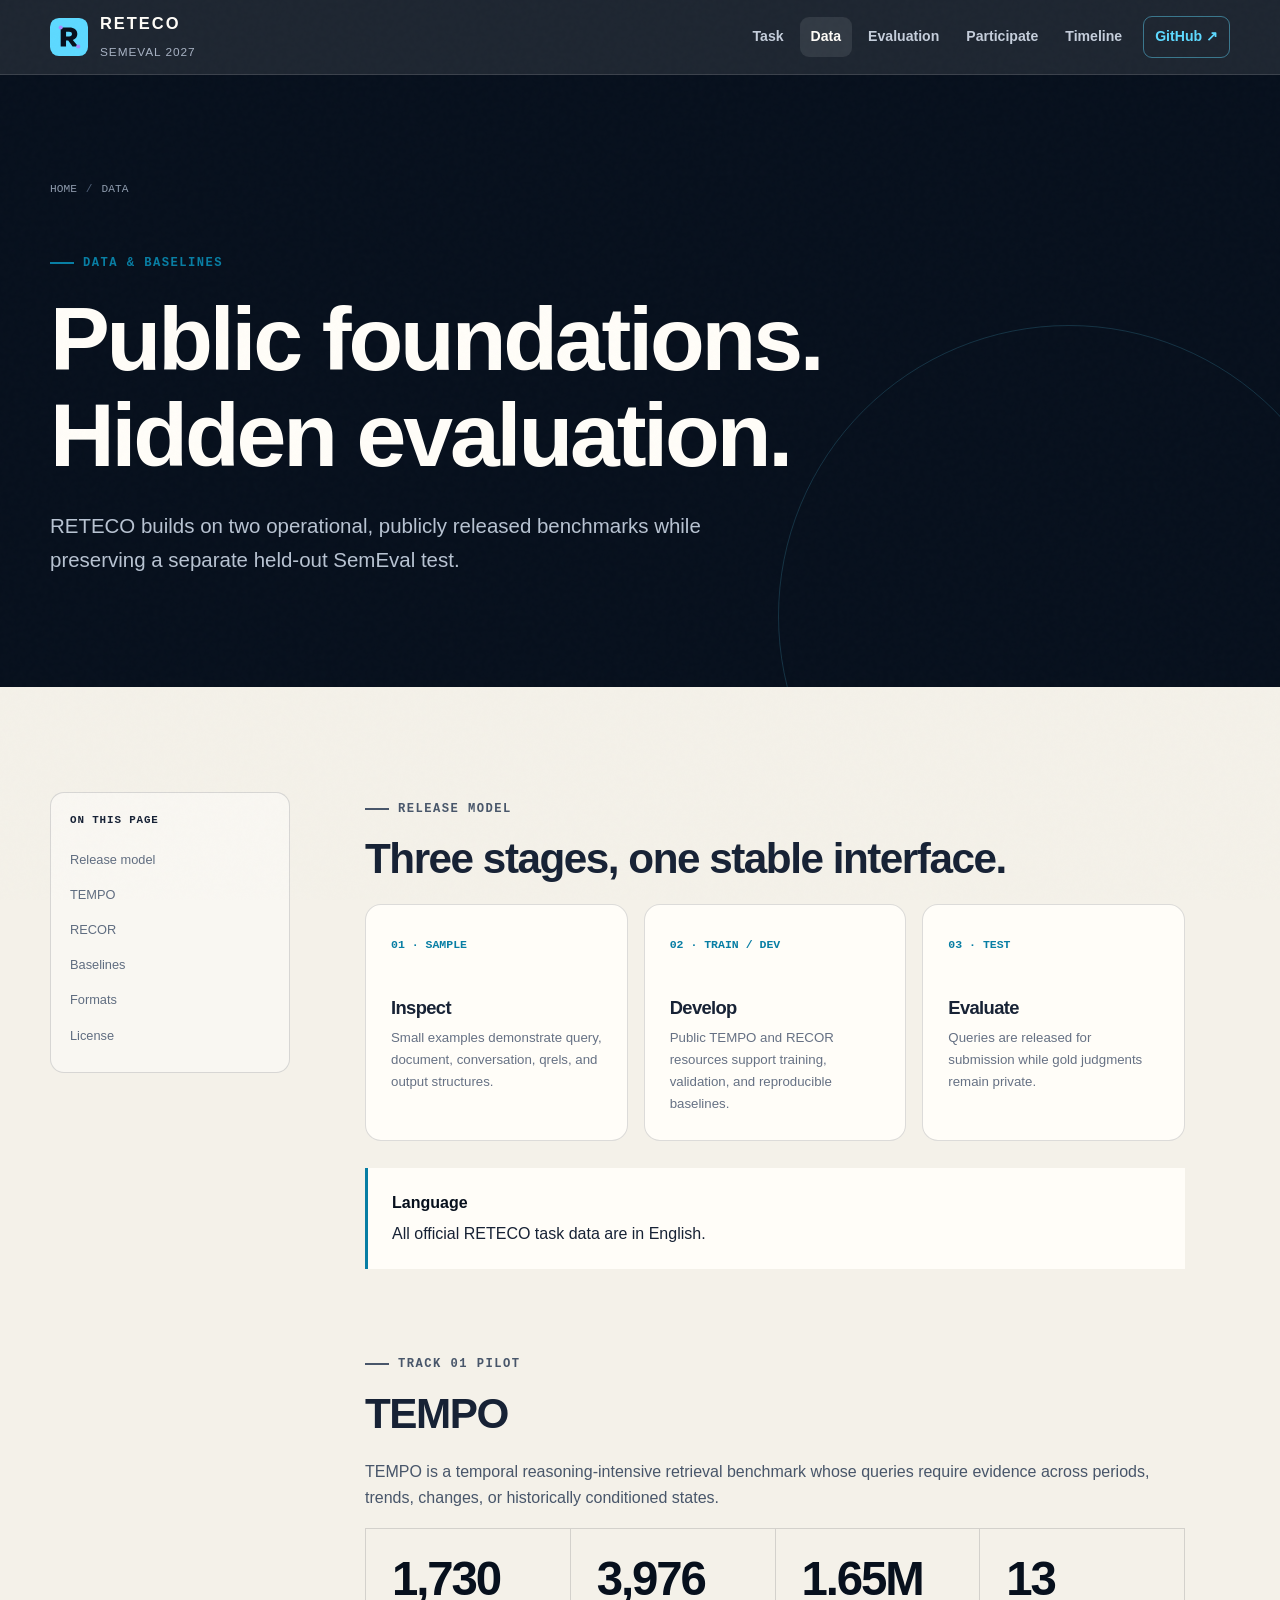
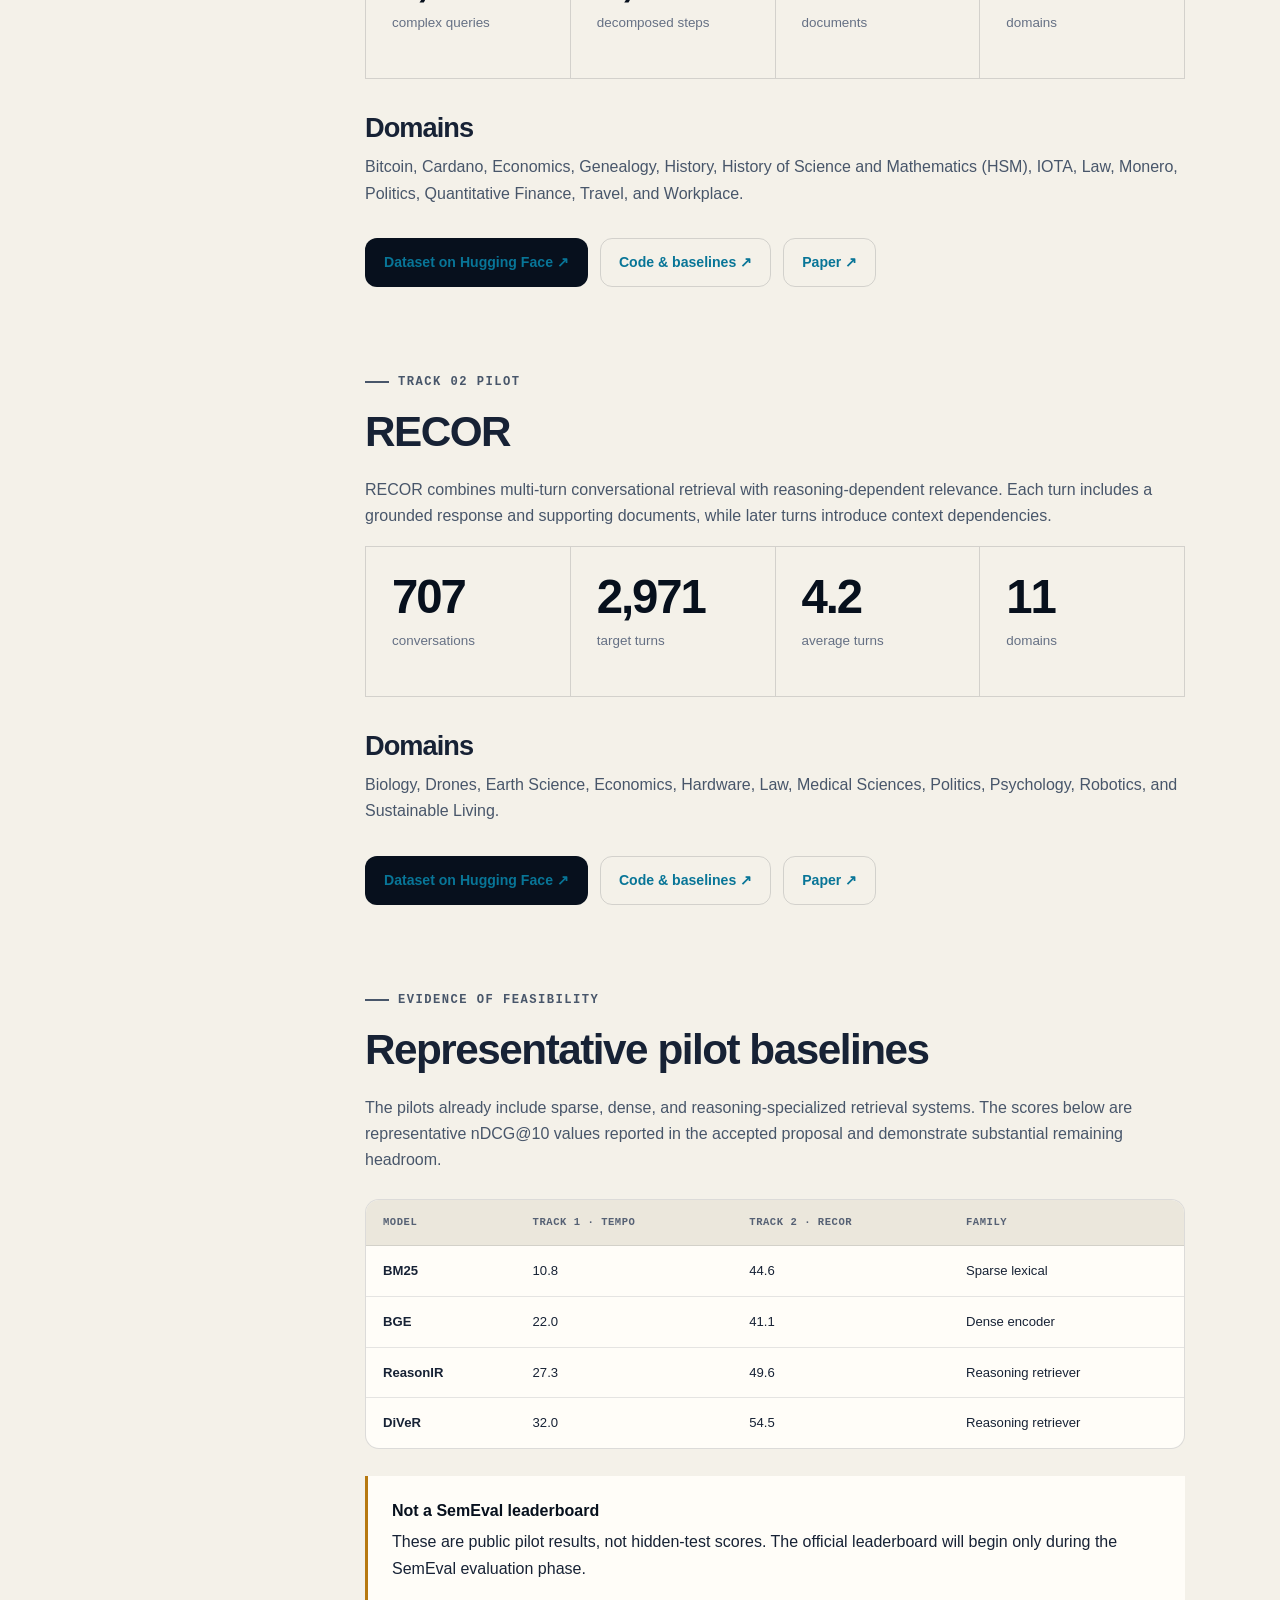
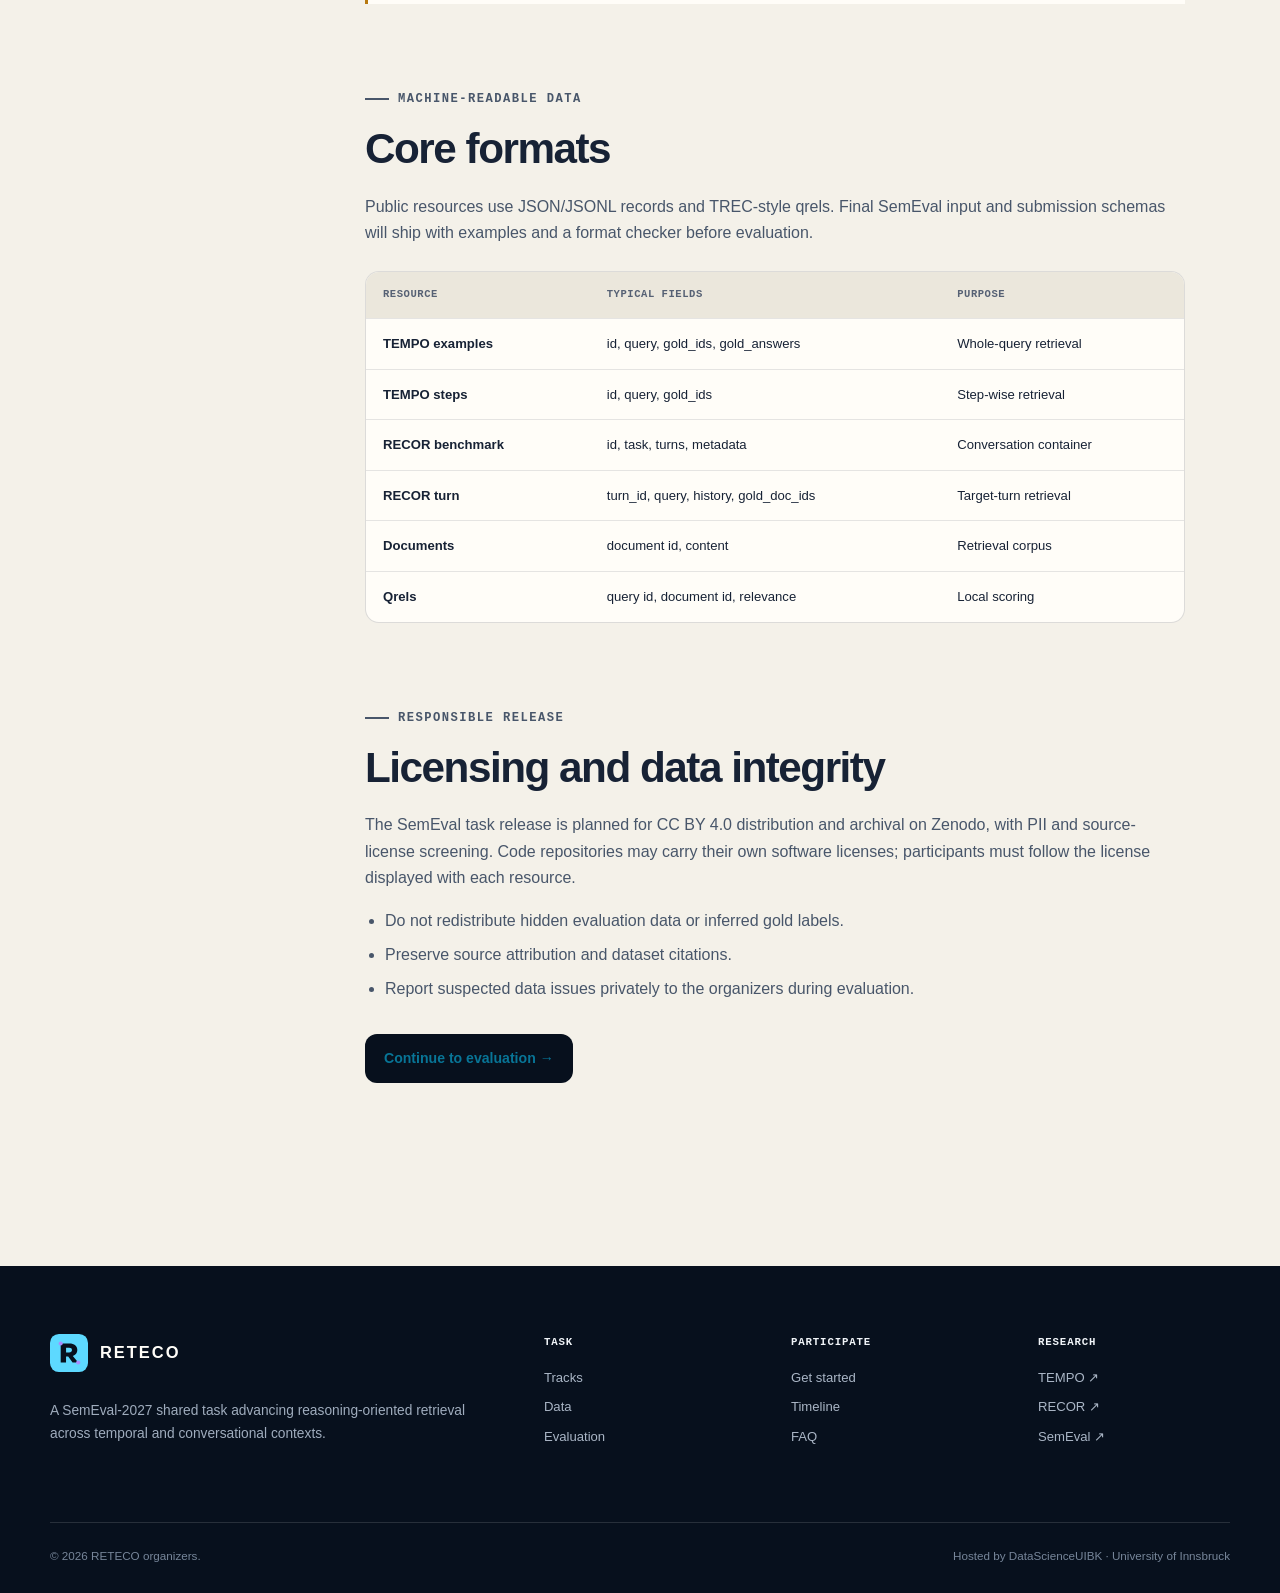
==== docs/data.html @ 35ea073b "first commit" ====
<!doctype html><html lang="en"><head>
<meta charset="utf-8"><meta name="viewport" content="width=device-width, initial-scale=1"><meta name="description" content="RETECO data, formats, domains, and baseline results for TEMPO and RECOR."><meta name="theme-color" content="#07101d"><title>Data & Baselines — RETECO</title>
<link rel="icon" href="assets/brand/reteco-mark.svg" type="image/svg+xml"><link rel="stylesheet" href="assets/css/site.css"><script src="assets/js/site.js" defer></script></head><body>
<a class="skip-link" href="#main">Skip to content</a><header class="site-header"><div class="shell nav-wrap"><a class="brand" href="index.html"><img class="brand-mark" src="assets/brand/reteco-mark.svg" alt=""><span><span class="brand-name">RETECO</span><br><span class="brand-event">SemEval 2027</span></span></a><button class="nav-toggle" type="button" aria-label="Open navigation" aria-expanded="false"><span></span><span></span><span></span></button><nav class="nav-links" aria-label="Primary navigation"><a href="task.html">Task</a><a aria-current="page" href="data.html">Data</a><a href="evaluation.html">Evaluation</a><a href="participate.html">Participate</a><a href="timeline.html">Timeline</a><a class="nav-cta" href="https://github.com/DataScienceUIBK/RETECO" target="_blank" rel="noreferrer">GitHub ↗</a></nav></div></header>
<main id="main"><header class="page-hero"><div class="shell"><div class="breadcrumbs"><a href="index.html">Home</a><span>/</span>Data</div><p class="eyebrow">Data & baselines</p><h1>Public foundations. Hidden evaluation.</h1><p class="lede">RETECO builds on two operational, publicly released benchmarks while preserving a separate held-out SemEval test.</p></div></header>
<section class="section"><div class="shell toc-layout"><aside class="toc"><strong>On this page</strong><a href="#releases">Release model</a><a href="#tempo">TEMPO</a><a href="#recor">RECOR</a><a href="#baselines">Baselines</a><a href="#formats">Formats</a><a href="#license">License</a></aside><div class="prose">
<section id="releases"><p class="eyebrow">Release model</p><h2>Three stages, one stable interface.</h2><div class="phase-grid"><article class="phase"><code>01 · SAMPLE</code><h3>Inspect</h3><p>Small examples demonstrate query, document, conversation, qrels, and output structures.</p></article><article class="phase"><code>02 · TRAIN / DEV</code><h3>Develop</h3><p>Public TEMPO and RECOR resources support training, validation, and reproducible baselines.</p></article><article class="phase"><code>03 · TEST</code><h3>Evaluate</h3><p>Queries are released for submission while gold judgments remain private.</p></article></div><div class="callout"><strong>Language</strong>All official RETECO task data are in English.</div></section>

<section id="tempo"><p class="eyebrow">Track 01 pilot</p><h2>TEMPO</h2><p>TEMPO is a temporal reasoning-intensive retrieval benchmark whose queries require evidence across periods, trends, changes, or historically conditioned states.</p><div class="stat-grid"><div class="stat"><strong>1,730</strong><span>complex queries</span></div><div class="stat"><strong>3,976</strong><span>decomposed steps</span></div><div class="stat"><strong>1.65M</strong><span>documents</span></div><div class="stat"><strong>13</strong><span>domains</span></div></div><h3>Domains</h3><p>Bitcoin, Cardano, Economics, Genealogy, History, History of Science and Mathematics (HSM), IOTA, Law, Monero, Politics, Quantitative Finance, Travel, and Workplace.</p><div class="button-row"><a class="button" href="https://huggingface.co/datasets/tempo26/Tempo" target="_blank" rel="noreferrer">Dataset on Hugging Face ↗</a><a class="button button--paper" href="https://github.com/tempo-bench/Tempo" target="_blank" rel="noreferrer">Code & baselines ↗</a><a class="button button--paper" href="https://arxiv.org/abs/2601.09523" target="_blank" rel="noreferrer">Paper ↗</a></div></section>

<section id="recor"><p class="eyebrow">Track 02 pilot</p><h2>RECOR</h2><p>RECOR combines multi-turn conversational retrieval with reasoning-dependent relevance. Each turn includes a grounded response and supporting documents, while later turns introduce context dependencies.</p><div class="stat-grid"><div class="stat"><strong>707</strong><span>conversations</span></div><div class="stat"><strong>2,971</strong><span>target turns</span></div><div class="stat"><strong>4.2</strong><span>average turns</span></div><div class="stat"><strong>11</strong><span>domains</span></div></div><h3>Domains</h3><p>Biology, Drones, Earth Science, Economics, Hardware, Law, Medical Sciences, Politics, Psychology, Robotics, and Sustainable Living.</p><div class="button-row"><a class="button" href="https://huggingface.co/datasets/RECOR-Benchmark/RECOR" target="_blank" rel="noreferrer">Dataset on Hugging Face ↗</a><a class="button button--paper" href="https://github.com/RECOR-Benchmark/RECOR" target="_blank" rel="noreferrer">Code & baselines ↗</a><a class="button button--paper" href="https://arxiv.org/abs/2601.05461" target="_blank" rel="noreferrer">Paper ↗</a></div></section>

<section id="baselines"><p class="eyebrow">Evidence of feasibility</p><h2>Representative pilot baselines</h2><p>The pilots already include sparse, dense, and reasoning-specialized retrieval systems. The scores below are representative nDCG@10 values reported in the accepted proposal and demonstrate substantial remaining headroom.</p><div class="data-table-wrap"><table class="data-table"><thead><tr><th>Model</th><th>Track 1 · TEMPO</th><th>Track 2 · RECOR</th><th>Family</th></tr></thead><tbody><tr><td>BM25</td><td>10.8</td><td>44.6</td><td>Sparse lexical</td></tr><tr><td>BGE</td><td>22.0</td><td>41.1</td><td>Dense encoder</td></tr><tr><td>ReasonIR</td><td>27.3</td><td>49.6</td><td>Reasoning retriever</td></tr><tr><td>DiVeR</td><td>32.0</td><td>54.5</td><td>Reasoning retriever</td></tr></tbody></table></div><div class="callout callout--amber"><strong>Not a SemEval leaderboard</strong>These are public pilot results, not hidden-test scores. The official leaderboard will begin only during the SemEval evaluation phase.</div></section>

<section id="formats"><p class="eyebrow">Machine-readable data</p><h2>Core formats</h2><p>Public resources use JSON/JSONL records and TREC-style qrels. Final SemEval input and submission schemas will ship with examples and a format checker before evaluation.</p><div class="data-table-wrap"><table class="data-table"><thead><tr><th>Resource</th><th>Typical fields</th><th>Purpose</th></tr></thead><tbody><tr><td>TEMPO examples</td><td>id, query, gold_ids, gold_answers</td><td>Whole-query retrieval</td></tr><tr><td>TEMPO steps</td><td>id, query, gold_ids</td><td>Step-wise retrieval</td></tr><tr><td>RECOR benchmark</td><td>id, task, turns, metadata</td><td>Conversation container</td></tr><tr><td>RECOR turn</td><td>turn_id, query, history, gold_doc_ids</td><td>Target-turn retrieval</td></tr><tr><td>Documents</td><td>document id, content</td><td>Retrieval corpus</td></tr><tr><td>Qrels</td><td>query id, document id, relevance</td><td>Local scoring</td></tr></tbody></table></div></section>

<section id="license"><p class="eyebrow">Responsible release</p><h2>Licensing and data integrity</h2><p>The SemEval task release is planned for CC BY 4.0 distribution and archival on Zenodo, with PII and source-license screening. Code repositories may carry their own software licenses; participants must follow the license displayed with each resource.</p><ul><li>Do not redistribute hidden evaluation data or inferred gold labels.</li><li>Preserve source attribution and dataset citations.</li><li>Report suspected data issues privately to the organizers during evaluation.</li></ul><div class="button-row"><a class="button" href="evaluation.html">Continue to evaluation →</a></div></section>
</div></div></section></main>
<footer class="site-footer"><div class="shell"><div class="footer-grid"><div class="footer-brand"><a class="brand" href="index.html"><img class="brand-mark" src="assets/brand/reteco-mark.svg" alt=""><span class="brand-name">RETECO</span></a><p>A SemEval-2027 shared task advancing reasoning-oriented retrieval across temporal and conversational contexts.</p></div><div class="footer-col"><strong>Task</strong><a href="task.html">Tracks</a><a href="data.html">Data</a><a href="evaluation.html">Evaluation</a></div><div class="footer-col"><strong>Participate</strong><a href="participate.html">Get started</a><a href="timeline.html">Timeline</a><a href="participate.html#faq">FAQ</a></div><div class="footer-col"><strong>Research</strong><a href="https://github.com/tempo-bench/Tempo">TEMPO ↗</a><a href="https://github.com/RECOR-Benchmark/RECOR">RECOR ↗</a><a href="https://semeval.github.io/SemEval2027/">SemEval ↗</a></div></div><div class="footer-bottom"><span>© <span data-year>2026</span> RETECO organizers.</span><span>Hosted by DataScienceUIBK · University of Innsbruck</span></div></div></footer></body></html>
---- docs/assets/css/site.css ----
:root {
  --ink: #07101d;
  --ink-soft: #101c2c;
  --paper: #f4f1e9;
  --paper-2: #ebe7dc;
  --white: #fffdf8;
  --muted: #a7b2c3;
  --text: #172235;
  --cyan: #5dd9ff;
  --cyan-deep: #087ea4;
  --violet: #a88cff;
  --violet-deep: #6950b8;
  --lime: #b9f6cb;
  --amber: #ffcb70;
  --line-dark: rgba(255, 255, 255, .13);
  --line-light: rgba(7, 16, 29, .14);
  --shadow: 0 24px 70px rgba(5, 12, 23, .15);
  --radius: 22px;
  --content: 1180px;
  --font-sans: Inter, "Avenir Next", Avenir, "Segoe UI", Helvetica, Arial, sans-serif;
  --font-mono: "SFMono-Regular", Consolas, "Liberation Mono", monospace;
}

* { box-sizing: border-box; }
html { scroll-behavior: smooth; }
body {
  margin: 0;
  overflow-x: clip;
  background: var(--paper);
  color: var(--text);
  font-family: var(--font-sans);
  font-size: 16px;
  line-height: 1.65;
  -webkit-font-smoothing: antialiased;
}
body::before {
  position: fixed;
  inset: 0;
  z-index: 100;
  pointer-events: none;
  opacity: .032;
  content: "";
  background-image: url("data:image/svg+xml,%3Csvg viewBox='0 0 180 180' xmlns='http://www.w3.org/2000/svg'%3E%3Cfilter id='n'%3E%3CfeTurbulence type='fractalNoise' baseFrequency='.9' numOctaves='4' stitchTiles='stitch'/%3E%3C/filter%3E%3Crect width='100%25' height='100%25' filter='url(%23n)' opacity='.55'/%3E%3C/svg%3E");
}

a { color: inherit; }
img, svg { display: block; max-width: 100%; }
button, input { font: inherit; }
::selection { background: var(--cyan); color: var(--ink); }

.skip-link {
  position: fixed;
  top: 10px;
  left: 10px;
  z-index: 1000;
  padding: 10px 14px;
  border-radius: 10px;
  background: var(--white);
  color: var(--ink);
  transform: translateY(-160%);
}
.skip-link:focus { transform: translateY(0); }

.shell { width: min(calc(100% - 40px), var(--content)); margin-inline: auto; }
.section { padding: 105px 0; }
.section--compact { padding: 70px 0; }
.section--dark { background: var(--ink); color: var(--white); }
.section--white { background: var(--white); }
.section--rule { border-top: 1px solid var(--line-light); }

.site-header {
  position: sticky;
  top: 0;
  z-index: 50;
  border-bottom: 1px solid var(--line-dark);
  background: rgba(7, 16, 29, .9);
  color: var(--white);
  backdrop-filter: blur(18px);
}
.nav-wrap { min-height: 74px; display: flex; align-items: center; justify-content: space-between; gap: 26px; }
.brand { display: inline-flex; align-items: center; gap: 12px; text-decoration: none; }
.brand-mark { width: 38px; height: 38px; }
.brand-name { font-size: 1.03rem; font-weight: 850; letter-spacing: .12em; }
.brand-event { color: var(--muted); font-size: .74rem; letter-spacing: .08em; text-transform: uppercase; }
.nav-links { display: flex; align-items: center; gap: 5px; }
.nav-links a {
  padding: 8px 11px;
  border-radius: 9px;
  color: #c5cedb;
  font-size: .88rem;
  font-weight: 650;
  text-decoration: none;
  transition: background .2s, color .2s;
}
.nav-links a:hover, .nav-links a[aria-current="page"] { background: rgba(255, 255, 255, .09); color: var(--white); }
.nav-links .nav-cta { margin-left: 5px; border: 1px solid rgba(93, 217, 255, .45); color: var(--cyan); }
.nav-toggle { display: none; border: 0; background: transparent; color: var(--white); cursor: pointer; }
.nav-toggle span { display: block; width: 24px; height: 2px; margin: 5px 0; background: currentColor; }

.eyebrow {
  display: inline-flex;
  align-items: center;
  gap: 9px;
  margin: 0 0 17px;
  color: var(--cyan-deep);
  font-family: var(--font-mono);
  font-size: .76rem;
  font-weight: 800;
  letter-spacing: .12em;
  text-transform: uppercase;
}
.section--dark .eyebrow, .hero .eyebrow { color: var(--cyan); }
.eyebrow::before { width: 24px; height: 2px; background: currentColor; content: ""; }
h1, h2, h3 { margin-top: 0; line-height: 1.08; letter-spacing: -.035em; }
h1 { font-size: clamp(3.5rem, 8vw, 7.6rem); }
h2 { margin-bottom: 22px; font-size: clamp(2.15rem, 4.5vw, 4rem); }
h3 { margin-bottom: 12px; font-size: clamp(1.28rem, 2.2vw, 1.7rem); }
p { margin-top: 0; }
.lede { max-width: 740px; color: #536074; font-size: clamp(1.05rem, 1.6vw, 1.28rem); }
.section--dark .lede { color: #b8c2d1; }
.section-head { display: flex; align-items: end; justify-content: space-between; gap: 30px; margin-bottom: 48px; }
.section-head > div:first-child { max-width: 820px; }
.section-head h2 { margin-bottom: 13px; }
.section-head p { margin-bottom: 0; }

.hero {
  position: relative;
  min-height: 790px;
  overflow: hidden;
  background: var(--ink);
  color: var(--white);
}
.hero::after {
  position: absolute;
  inset: auto -10% -55% 34%;
  width: 850px;
  height: 850px;
  border: 1px solid rgba(93, 217, 255, .18);
  border-radius: 50%;
  box-shadow: 0 0 0 90px rgba(93, 217, 255, .025), 0 0 0 180px rgba(168, 140, 255, .018);
  content: "";
}
.hero-grid {
  position: relative;
  z-index: 1;
  display: grid;
  grid-template-columns: 1.18fr .82fr;
  gap: 78px;
  align-items: center;
  padding: 105px 0 120px;
}
.hero-grid > *, .split > * { min-width: 0; }
.hero h1 { margin: 0 0 25px; }
.hero h1 span { color: transparent; -webkit-text-stroke: 1.5px rgba(255, 255, 255, .72); }
.hero-copy { max-width: 700px; color: #c4cedb; font-size: clamp(1.12rem, 1.7vw, 1.38rem); }
.hero-actions, .button-row { display: flex; flex-wrap: wrap; gap: 12px; margin-top: 31px; }
.button {
  display: inline-flex;
  align-items: center;
  justify-content: center;
  gap: 9px;
  min-height: 48px;
  padding: 12px 18px;
  border: 1px solid transparent;
  border-radius: 12px;
  background: var(--ink);
  color: var(--white);
  font-size: .88rem;
  font-weight: 780;
  text-decoration: none;
  transition: transform .2s, box-shadow .2s, background .2s;
}
.button:hover { transform: translateY(-2px); box-shadow: 0 10px 24px rgba(5, 12, 23, .16); }
.button--primary { background: var(--cyan); color: var(--ink); }
.button--light { background: var(--white); color: var(--ink); }
.button--outline { border-color: rgba(255, 255, 255, .28); background: transparent; }
.button--paper { border-color: var(--line-light); background: transparent; color: var(--ink); }
.button--disabled { border-color: var(--line-light); background: rgba(255,255,255,.04); color: #7e8999; cursor: default; pointer-events: none; }
.button svg { width: 17px; height: 17px; }

.hero-panel {
  position: relative;
  min-height: 500px;
  border: 1px solid var(--line-dark);
  border-radius: 30px;
  background: linear-gradient(145deg, rgba(255,255,255,.075), rgba(255,255,255,.018));
  box-shadow: 0 36px 100px rgba(0,0,0,.28);
}
.signal-map { position: absolute; inset: 26px; }
.signal-label { position: absolute; font-family: var(--font-mono); font-size: .68rem; letter-spacing: .07em; text-transform: uppercase; }
.signal-label--one { top: 0; left: 0; color: var(--cyan); }
.signal-label--two { right: 0; bottom: 0; color: var(--violet); }
.time-axis { position: absolute; top: 39%; left: 4%; right: 4%; height: 1px; background: rgba(93,217,255,.45); }
.time-axis::before, .time-axis::after { position: absolute; top: -3px; width: 7px; height: 7px; border-radius: 50%; background: var(--cyan); content: ""; }
.time-axis::before { left: 0; } .time-axis::after { right: 0; }
.time-node { position: absolute; top: calc(39% - 18px); width: 38px; height: 38px; border: 1px solid var(--cyan); border-radius: 50%; background: var(--ink-soft); box-shadow: 0 0 24px rgba(93,217,255,.18); }
.time-node:nth-of-type(1) { left: 14%; }
.time-node:nth-of-type(2) { left: 45%; }
.time-node:nth-of-type(3) { right: 13%; }
.conversation { position: absolute; inset: 54% 4% 4%; }
.bubble { position: absolute; max-width: 78%; padding: 11px 14px; border-radius: 13px; color: #dce4ef; font-size: .74rem; line-height: 1.4; }
.bubble--q { left: 0; background: rgba(168,140,255,.17); border: 1px solid rgba(168,140,255,.42); }
.bubble--a { right: 0; top: 55px; background: rgba(255,255,255,.065); border: 1px solid var(--line-dark); }
.bubble--q2 { left: 8%; top: 125px; background: rgba(168,140,255,.17); border: 1px solid rgba(168,140,255,.42); }
.reason-link { position: absolute; top: 113px; left: 38%; width: 95px; border-top: 1px dashed var(--violet); transform: rotate(20deg); transform-origin: left; }
.panel-badge { position: absolute; right: 22px; top: 22px; width: 53px; height: 53px; display: grid; place-items: center; border-radius: 50%; background: var(--lime); color: var(--ink); font-family: var(--font-mono); font-size: .65rem; font-weight: 900; }

.announcement { border-bottom: 1px solid var(--line-light); background: var(--amber); color: var(--ink); }
.announcement .shell { min-height: 48px; display: flex; align-items: center; justify-content: center; gap: 12px; font-size: .84rem; font-weight: 700; text-align: center; }
.announcement code { font-family: var(--font-mono); font-size: .7rem; letter-spacing: .07em; text-transform: uppercase; }

.stat-grid { display: grid; grid-template-columns: repeat(4, 1fr); border-top: 1px solid var(--line-light); border-left: 1px solid var(--line-light); }
.stat { min-height: 150px; padding: 26px; border-right: 1px solid var(--line-light); border-bottom: 1px solid var(--line-light); }
.stat strong { display: block; margin-bottom: 7px; color: var(--ink); font-size: clamp(2rem, 3.7vw, 3.25rem); line-height: 1; letter-spacing: -.045em; }
.stat span { color: #657084; font-size: .84rem; }

.track-grid { display: grid; grid-template-columns: 1fr 1fr; gap: 22px; }
.track-card { position: relative; min-height: 430px; overflow: hidden; padding: 38px; border: 1px solid var(--line-dark); border-radius: var(--radius); background: var(--ink-soft); }
.track-card::after { position: absolute; right: -90px; bottom: -130px; width: 300px; height: 300px; border: 1px solid currentColor; border-radius: 50%; opacity: .16; content: ""; }
.track-card--time { color: var(--cyan); }
.track-card--talk { color: var(--violet); }
.track-number { font-family: var(--font-mono); font-size: .7rem; font-weight: 800; letter-spacing: .12em; text-transform: uppercase; }
.track-card h3 { max-width: 420px; margin: 105px 0 18px; color: var(--white); font-size: clamp(2rem, 3.7vw, 3.2rem); }
.track-card p { max-width: 510px; color: #bac4d2; }
.pill-row { display: flex; flex-wrap: wrap; gap: 8px; margin-top: 25px; }
.pill { padding: 6px 10px; border: 1px solid currentColor; border-radius: 999px; font-family: var(--font-mono); font-size: .66rem; letter-spacing: .04em; }

.subtask-list { display: grid; grid-template-columns: repeat(5, 1fr); gap: 12px; margin-top: 32px; }
.subtask { min-height: 176px; padding: 21px; border: 1px solid var(--line-light); border-radius: 16px; background: rgba(255,255,255,.4); }
.subtask code { color: var(--cyan-deep); font-family: var(--font-mono); font-size: .74rem; font-weight: 900; }
.subtask:nth-child(n+3) code { color: var(--violet-deep); }
.subtask h3 { margin: 24px 0 8px; font-size: 1.03rem; letter-spacing: -.02em; }
.subtask p { margin: 0; color: #687386; font-size: .82rem; line-height: 1.5; }

.split { display: grid; grid-template-columns: .9fr 1.1fr; gap: 85px; align-items: start; }
.metric-card { padding: 30px; border-radius: var(--radius); background: var(--white); box-shadow: var(--shadow); }
.metric-primary { display: flex; align-items: center; justify-content: space-between; gap: 20px; padding-bottom: 26px; border-bottom: 1px solid var(--line-light); }
.metric-primary strong { font-size: clamp(2.4rem, 5vw, 4.6rem); letter-spacing: -.06em; }
.metric-primary span { max-width: 175px; color: #647084; font-size: .8rem; text-align: right; }
.metric-list { margin: 22px 0 0; padding: 0; list-style: none; }
.metric-list li { display: flex; justify-content: space-between; gap: 20px; padding: 11px 0; border-bottom: 1px solid rgba(7,16,29,.08); font-size: .87rem; }
.metric-list li:last-child { border: 0; }
.metric-list span { color: #6c7789; text-align: right; }

.timeline { position: relative; margin-top: 45px; }
.timeline::before { position: absolute; top: 8px; bottom: 8px; left: 8px; width: 1px; background: rgba(255,255,255,.2); content: ""; }
.timeline-item { position: relative; display: grid; grid-template-columns: 180px 1fr; gap: 28px; padding: 0 0 31px 42px; }
.timeline-item::before { position: absolute; top: 7px; left: 3px; width: 11px; height: 11px; border: 2px solid var(--ink); border-radius: 50%; background: var(--cyan); box-shadow: 0 0 0 1px var(--cyan); content: ""; }
.timeline-item time { color: var(--cyan); font-family: var(--font-mono); font-size: .78rem; font-weight: 800; }
.timeline-item h3 { margin-bottom: 5px; font-size: 1rem; letter-spacing: -.01em; }
.timeline-item p { margin: 0; color: #aeb9c8; font-size: .82rem; }
.timeline-item--future::before { background: var(--ink); }

.news-grid { display: grid; grid-template-columns: 1fr 1fr 1fr; gap: 18px; }
.news-card { min-height: 220px; padding: 27px; border: 1px solid var(--line-light); border-radius: 17px; background: rgba(255,255,255,.42); }
.news-card time { color: var(--cyan-deep); font-family: var(--font-mono); font-size: .69rem; font-weight: 800; text-transform: uppercase; }
.news-card h3 { margin: 42px 0 10px; font-size: 1.2rem; }
.news-card p { color: #667184; font-size: .86rem; }

.people-grid { display: grid; grid-template-columns: repeat(5, 1fr); gap: 13px; }
.person { padding: 22px 18px; border-top: 2px solid var(--ink); background: rgba(255,255,255,.45); }
.person-initials { width: 46px; height: 46px; display: grid; place-items: center; margin-bottom: 38px; border-radius: 50%; background: var(--ink); color: var(--white); font-family: var(--font-mono); font-size: .72rem; }
.person h3 { margin-bottom: 6px; font-size: 1rem; }
.person p { margin: 0; color: #667184; font-size: .76rem; line-height: 1.45; }

.page-hero { position: relative; overflow: hidden; padding: 105px 0 90px; background: var(--ink); color: var(--white); }
.page-hero::after { position: absolute; right: -80px; bottom: -220px; width: 580px; height: 580px; border: 1px solid rgba(93,217,255,.17); border-radius: 50%; content: ""; }
.page-hero h1 { max-width: 990px; margin-bottom: 25px; font-size: clamp(3rem, 7vw, 6.2rem); }
.page-hero .lede { color: #b8c3d2; }
.breadcrumbs { margin-bottom: 48px; color: #8e9bad; font-family: var(--font-mono); font-size: .7rem; text-transform: uppercase; }
.breadcrumbs a { text-decoration: none; }
.breadcrumbs span { margin: 0 9px; color: #506078; }

.toc-layout { display: grid; grid-template-columns: 240px 1fr; gap: 75px; align-items: start; }
.toc { position: sticky; top: 105px; padding: 19px; border: 1px solid var(--line-light); border-radius: 14px; background: rgba(255,255,255,.42); }
.toc strong { display: block; margin-bottom: 12px; font-family: var(--font-mono); font-size: .68rem; letter-spacing: .08em; text-transform: uppercase; }
.toc a { display: block; padding: 7px 0; color: #606d80; font-size: .8rem; text-decoration: none; }
.toc a:hover { color: var(--cyan-deep); }
.prose { max-width: 820px; }
.prose > section { margin-bottom: 78px; scroll-margin-top: 110px; }
.prose h2 { font-size: clamp(1.9rem, 3.3vw, 3rem); }
.prose h3 { margin-top: 34px; }
.prose p, .prose li { color: #48566a; }
.prose a { color: #087597; text-underline-offset: 3px; }
.prose ul, .prose ol { padding-left: 1.25rem; }
.prose li { margin-bottom: 8px; }
.callout { margin: 27px 0; padding: 22px 24px; border-left: 3px solid var(--cyan-deep); background: var(--white); }
.callout--violet { border-color: var(--violet-deep); }
.callout--amber { border-color: #b77910; }
.callout strong { display: block; margin-bottom: 5px; color: var(--ink); }

.io-grid { display: grid; grid-template-columns: 1fr 1fr; gap: 13px; margin: 25px 0; }
.io-card { padding: 22px; border: 1px solid var(--line-light); border-radius: 15px; background: rgba(255,255,255,.46); }
.io-card small { color: var(--cyan-deep); font-family: var(--font-mono); font-weight: 800; text-transform: uppercase; }
.io-card h3 { margin: 22px 0 8px; font-size: 1.05rem; }
.io-card p { margin: 0; font-size: .86rem; }

.code-block { position: relative; overflow-x: auto; margin: 24px 0; padding: 23px; border-radius: 15px; background: var(--ink); color: #d7e0ec; font: .78rem/1.65 var(--font-mono); }
.code-block code { white-space: pre; }
.code-label { display: block; margin-bottom: 13px; color: var(--cyan); font-size: .65rem; letter-spacing: .08em; text-transform: uppercase; }

.data-table-wrap { overflow-x: auto; margin: 25px 0; border: 1px solid var(--line-light); border-radius: 14px; background: var(--white); }
.data-table { width: 100%; border-collapse: collapse; font-size: .82rem; }
.data-table th, .data-table td { padding: 14px 17px; border-bottom: 1px solid rgba(7,16,29,.1); text-align: left; white-space: nowrap; }
.data-table th { background: var(--paper-2); color: #566174; font-family: var(--font-mono); font-size: .66rem; letter-spacing: .05em; text-transform: uppercase; }
.data-table tr:last-child td { border-bottom: 0; }
.data-table td:first-child { font-weight: 750; }

.phase-grid { display: grid; grid-template-columns: repeat(3, 1fr); gap: 16px; }
.phase { padding: 25px; border: 1px solid var(--line-light); border-radius: 16px; background: var(--white); }
.phase code { color: var(--cyan-deep); font-family: var(--font-mono); font-size: .72rem; font-weight: 800; }
.phase h3 { margin: 42px 0 9px; font-size: 1.15rem; }
.phase p { margin: 0; color: #667184; font-size: .83rem; }

.faq { border-top: 1px solid var(--line-light); }
.faq details { border-bottom: 1px solid var(--line-light); }
.faq summary { position: relative; padding: 23px 44px 23px 0; cursor: pointer; font-weight: 760; list-style: none; }
.faq summary::-webkit-details-marker { display: none; }
.faq summary::after { position: absolute; right: 4px; content: "+"; color: var(--cyan-deep); font-size: 1.5rem; font-weight: 400; }
.faq details[open] summary::after { content: "−"; }
.faq details p { max-width: 780px; padding: 0 0 24px; color: #5b687b; }

.cta-band { padding: 75px 0; background: var(--cyan); color: var(--ink); }
.cta-band .shell { display: flex; align-items: center; justify-content: space-between; gap: 50px; }
.cta-band h2 { max-width: 780px; margin: 0; font-size: clamp(2rem, 4vw, 3.5rem); }

.site-footer { padding: 68px 0 28px; background: var(--ink); color: var(--white); }
.footer-grid { display: grid; grid-template-columns: 1.6fr repeat(3, .7fr); gap: 55px; }
.footer-brand p { max-width: 420px; margin-top: 20px; color: #9facbd; font-size: .86rem; }
.footer-col strong { display: block; margin-bottom: 15px; color: #f0f4f8; font-family: var(--font-mono); font-size: .67rem; letter-spacing: .08em; text-transform: uppercase; }
.footer-col a { display: block; margin: 8px 0; color: #aab6c6; font-size: .82rem; text-decoration: none; }
.footer-col a:hover { color: var(--cyan); }
.footer-bottom { display: flex; justify-content: space-between; gap: 20px; margin-top: 62px; padding-top: 23px; border-top: 1px solid var(--line-dark); color: #77869a; font-size: .73rem; }

.reveal { opacity: 0; transform: translateY(18px); transition: opacity .65s ease, transform .65s ease; }
.reveal.is-visible { opacity: 1; transform: none; }

@media (max-width: 980px) {
  .hero-grid, .split { grid-template-columns: 1fr; }
  .hero-panel { min-height: 430px; }
  .stat-grid { grid-template-columns: 1fr 1fr; }
  .subtask-list { grid-template-columns: repeat(2, 1fr); }
  .people-grid { grid-template-columns: repeat(3, 1fr); }
  .toc-layout { grid-template-columns: 1fr; }
  .toc { position: relative; top: auto; display: flex; flex-wrap: wrap; gap: 0 18px; }
  .toc strong { width: 100%; }
  .footer-grid { grid-template-columns: 1.3fr 1fr 1fr; }
  .footer-brand { grid-column: 1 / -1; }
}

@media (max-width: 760px) {
  .shell { width: min(calc(100% - 28px), var(--content)); }
  .section { padding: 76px 0; }
  .nav-toggle { display: block; }
  .nav-links { position: absolute; top: 74px; left: 0; right: 0; display: none; padding: 14px; border-top: 1px solid var(--line-dark); background: var(--ink); }
  .nav-links.is-open { display: grid; }
  .nav-links a { padding: 11px 13px; }
  .nav-links .nav-cta { margin: 4px 0 0; }
  .hero { min-height: 0; }
  .hero-grid, .split { grid-template-columns: minmax(0, 1fr); }
  .hero-grid { padding: 78px 0; gap: 50px; }
  .hero h1 { font-size: clamp(3.25rem, 18vw, 5.4rem); }
  .hero h1 span { font-size: .82em; letter-spacing: -.055em; }
  .announcement .shell { flex-wrap: wrap; gap: 3px 10px; padding: 8px 0; line-height: 1.35; }
  .hero-panel { min-height: 400px; }
  .section-head { display: block; }
  .track-grid, .news-grid, .phase-grid, .io-grid { grid-template-columns: 1fr; }
  .track-card { min-height: 380px; padding: 28px; }
  .track-card h3 { margin-top: 90px; }
  .subtask-list { grid-template-columns: 1fr; }
  .people-grid { grid-template-columns: 1fr 1fr; }
  .timeline-item { grid-template-columns: 1fr; gap: 4px; }
  .cta-band .shell, .footer-bottom { align-items: flex-start; flex-direction: column; }
  .footer-grid { grid-template-columns: 1fr 1fr; }
  .footer-brand { grid-column: 1 / -1; }
}

@media (max-width: 480px) {
  .brand-event { display: none; }
  .stat-grid, .people-grid, .footer-grid { grid-template-columns: 1fr; }
  .footer-brand { grid-column: auto; }
  .hero-actions .button { width: 100%; }
  .hero-panel { min-height: 360px; }
  .bubble { max-width: 88%; }
}

@media (prefers-reduced-motion: reduce) {
  html { scroll-behavior: auto; }
  *, *::before, *::after { animation-duration: .01ms !important; animation-iteration-count: 1 !important; transition-duration: .01ms !important; }
  .reveal { opacity: 1; transform: none; }
}
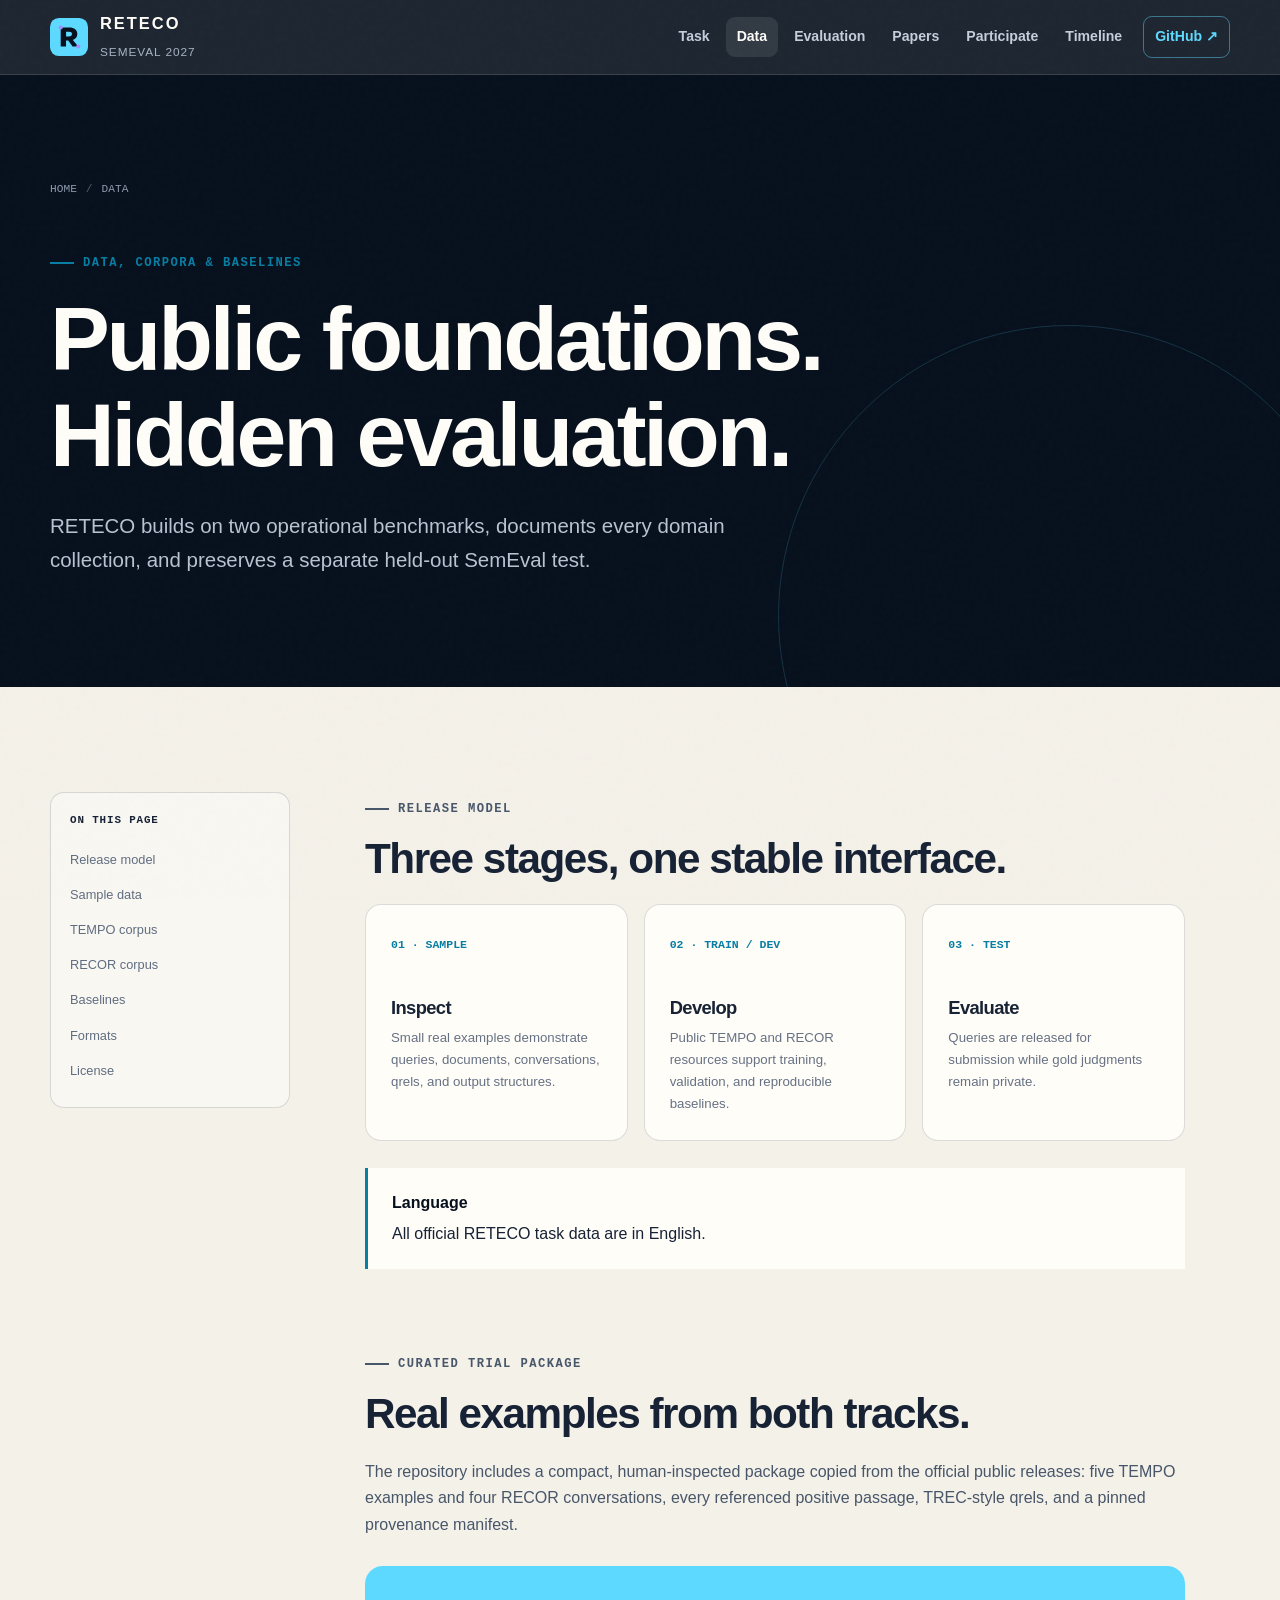
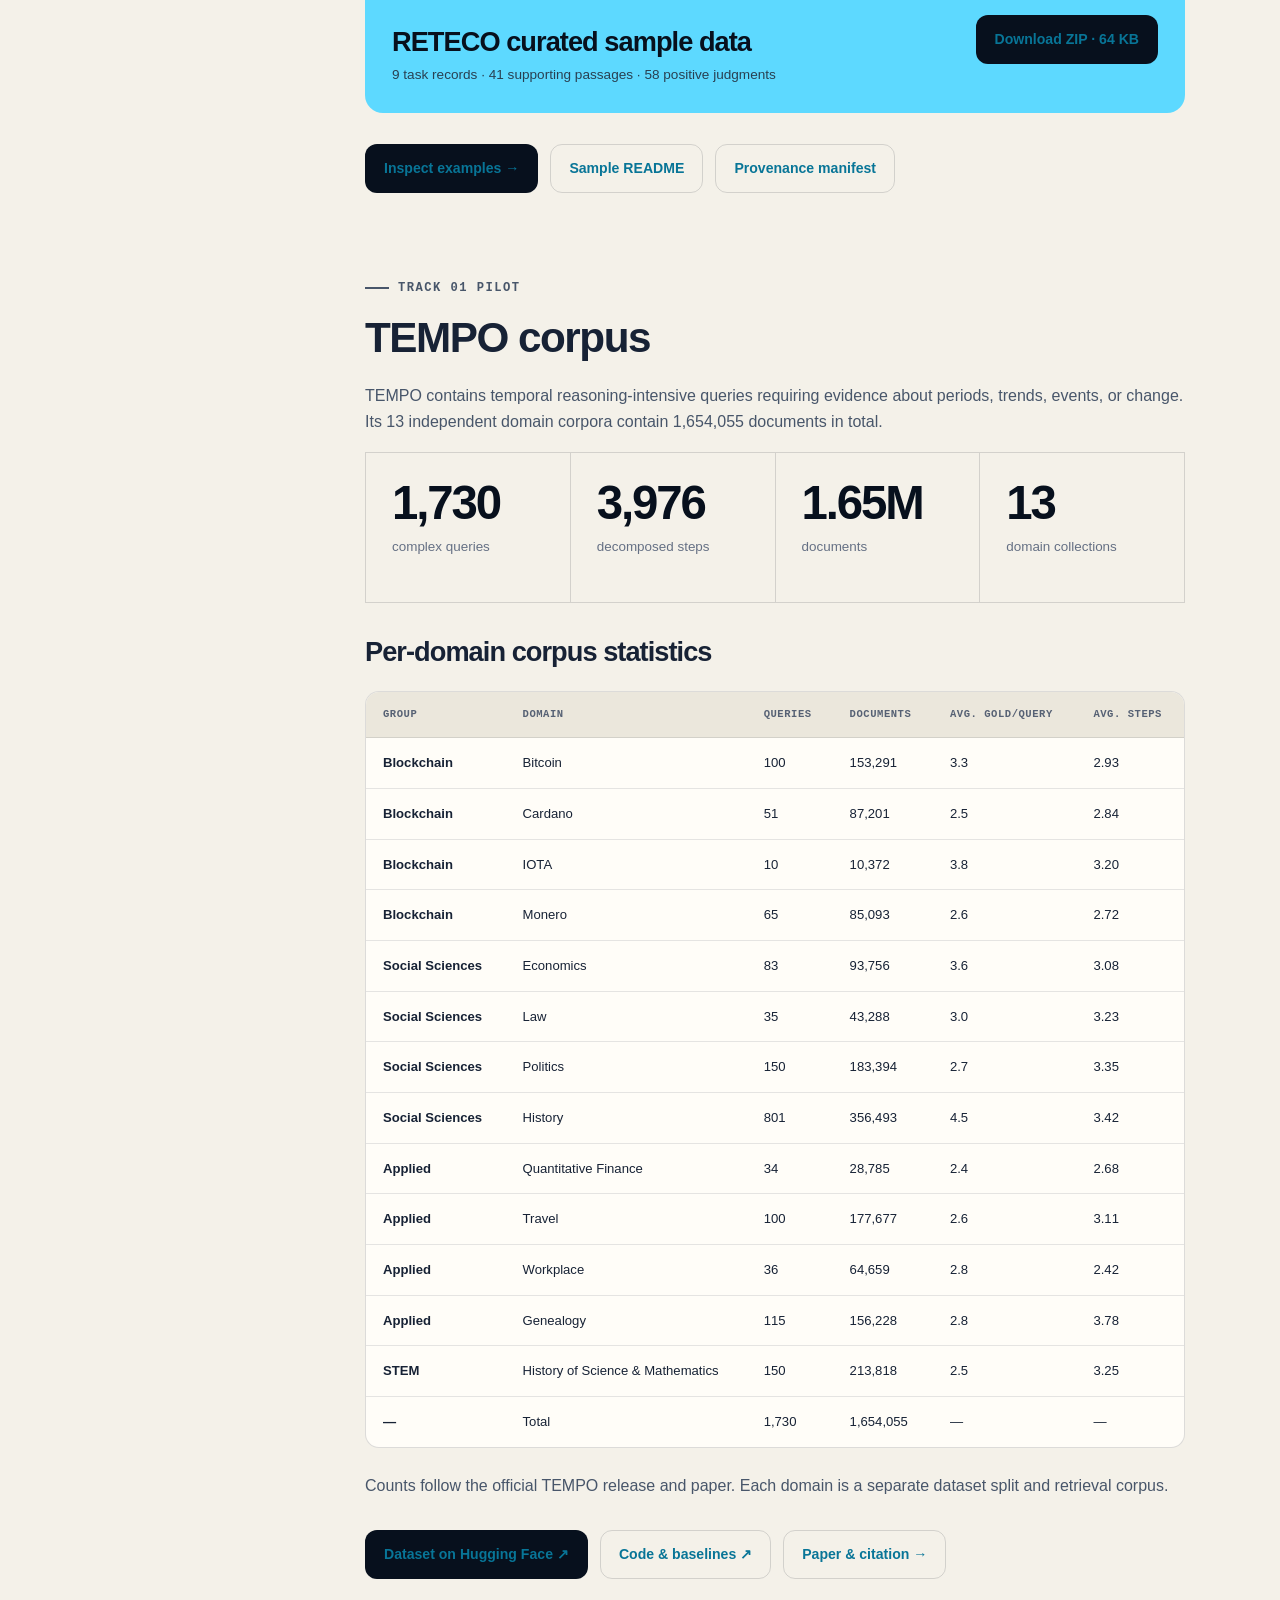
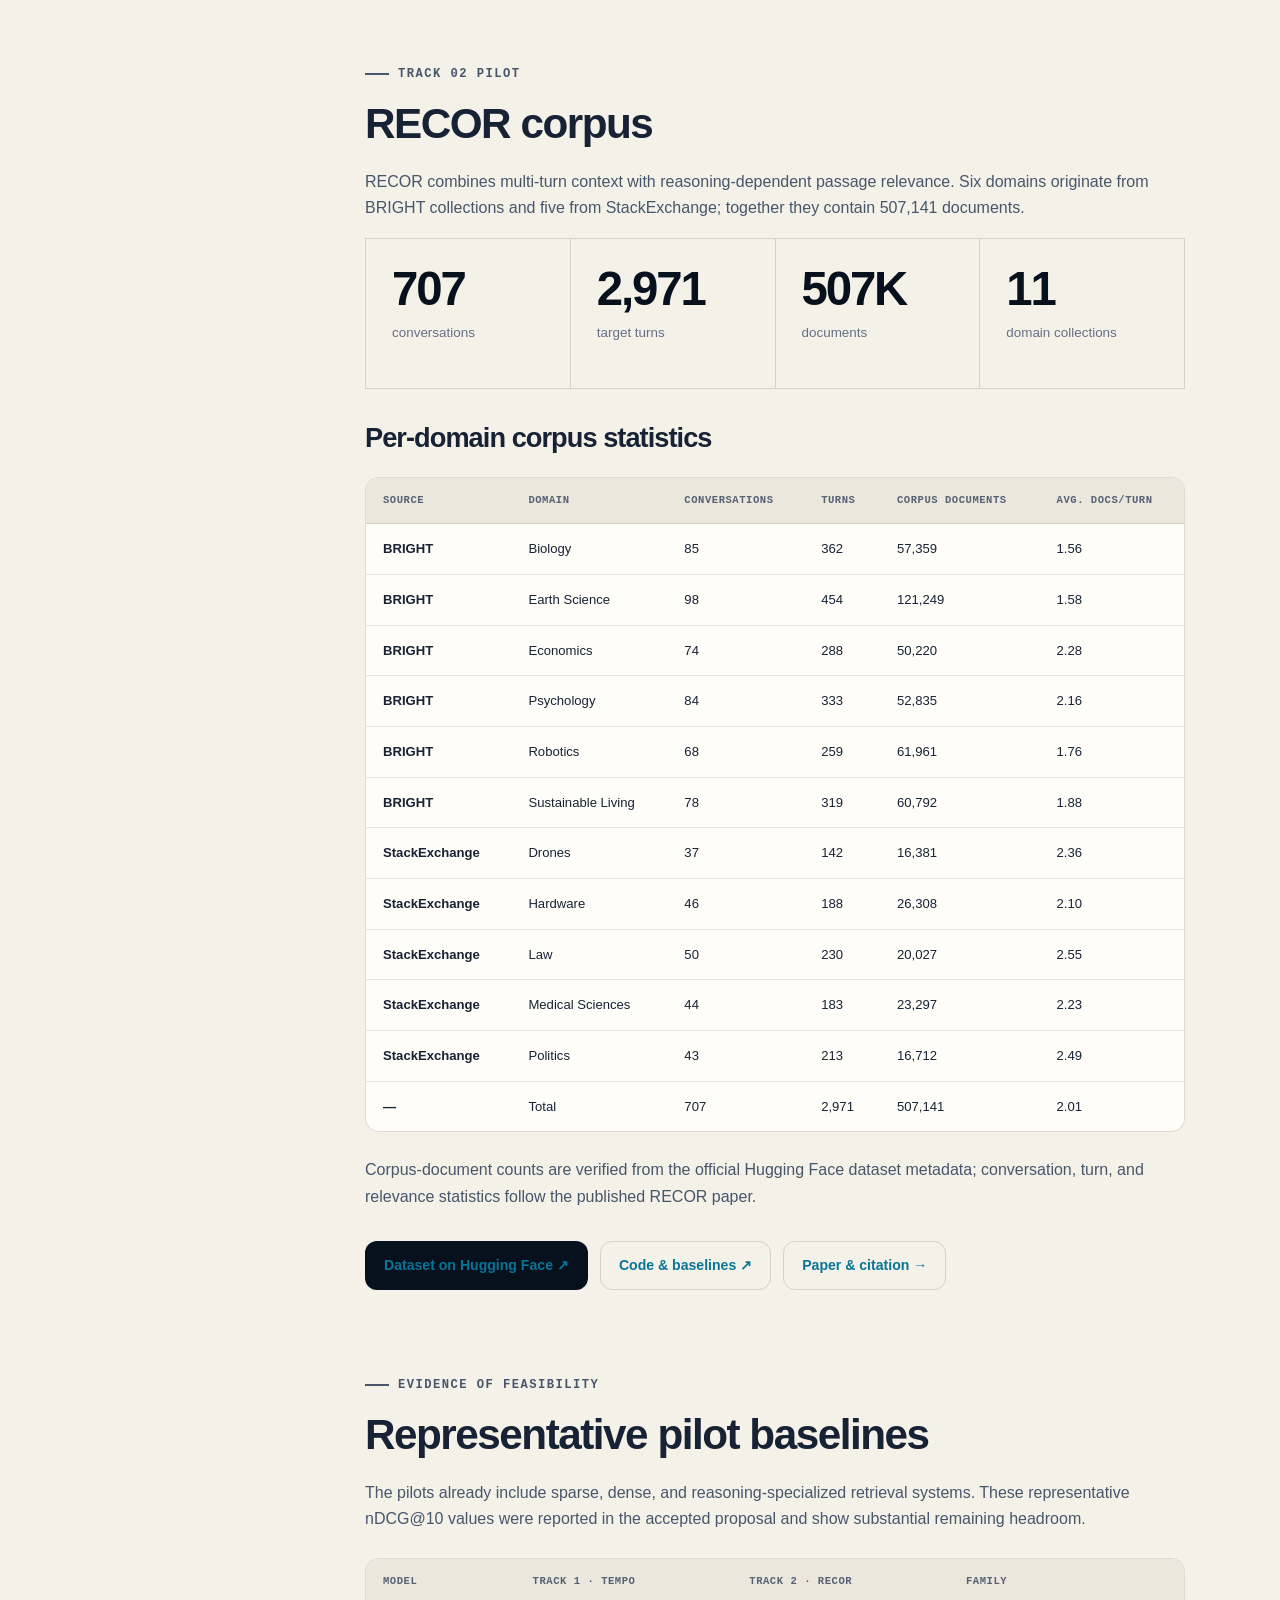
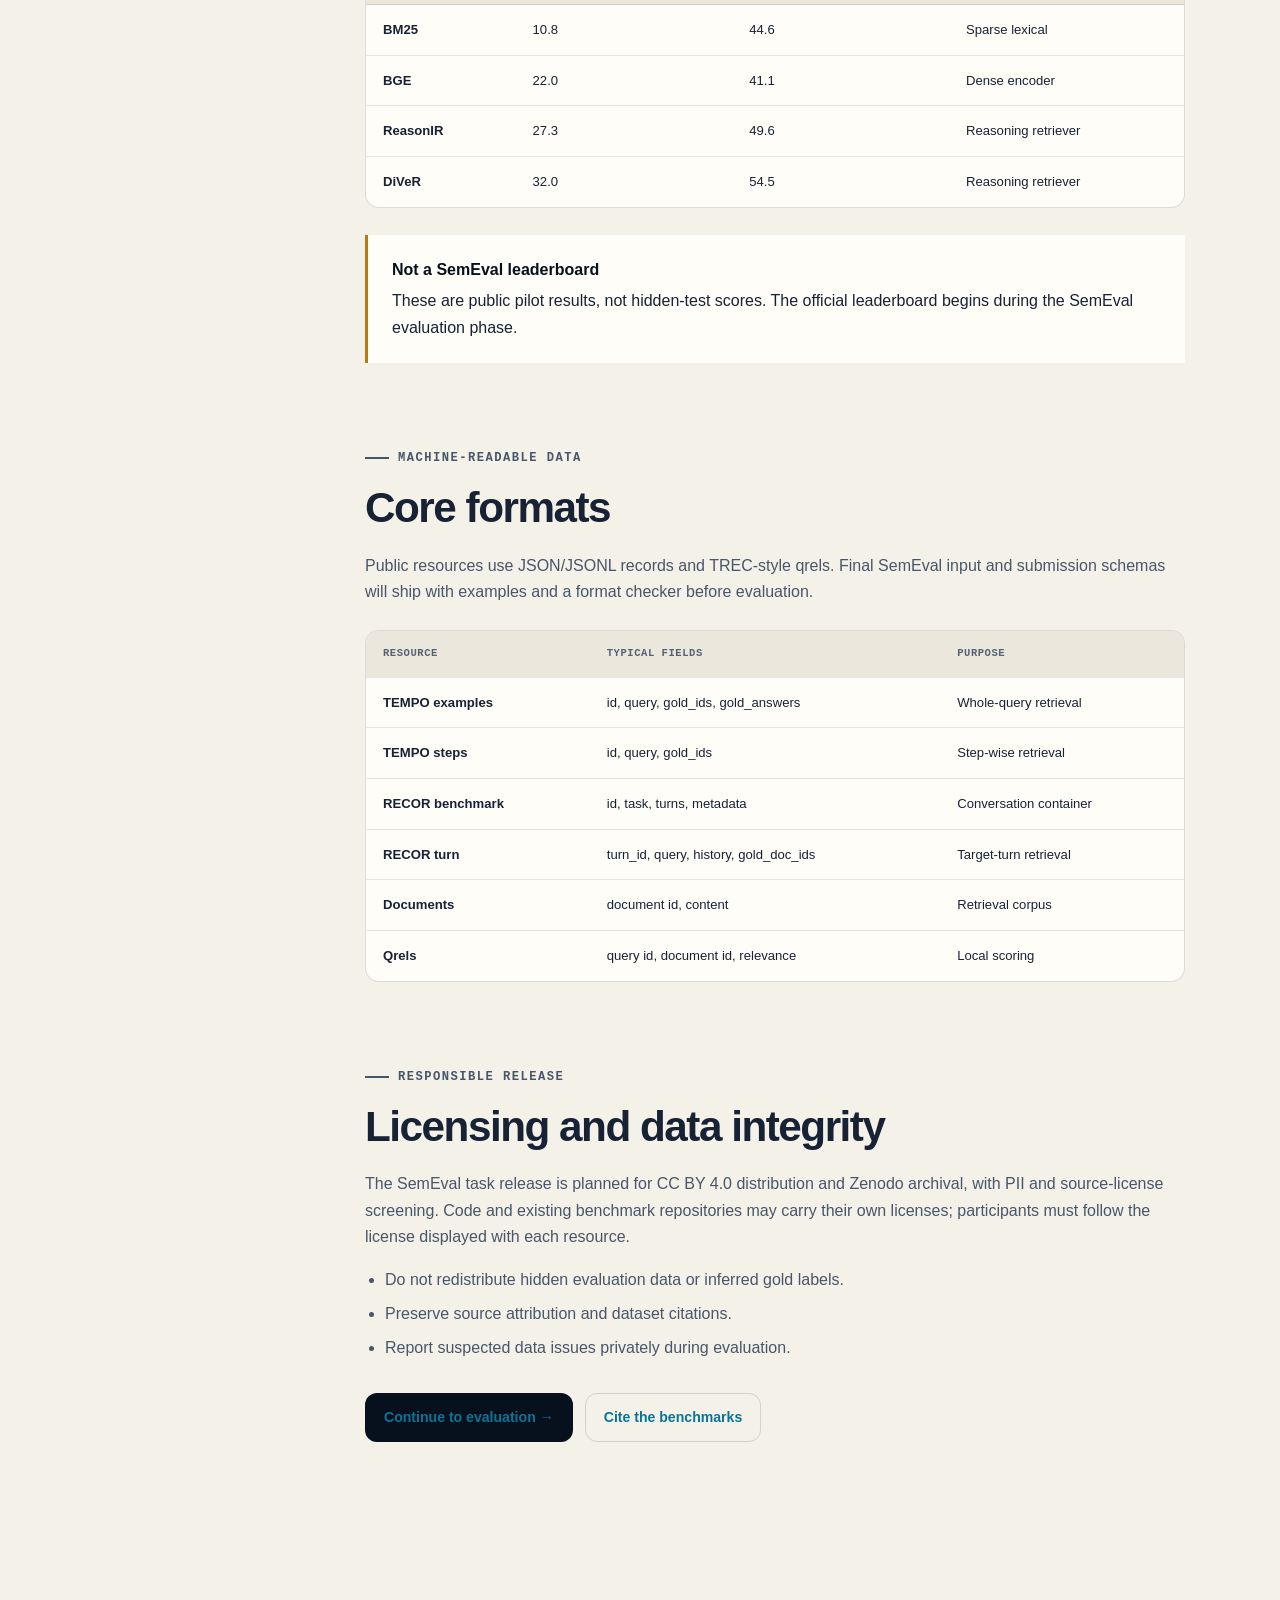
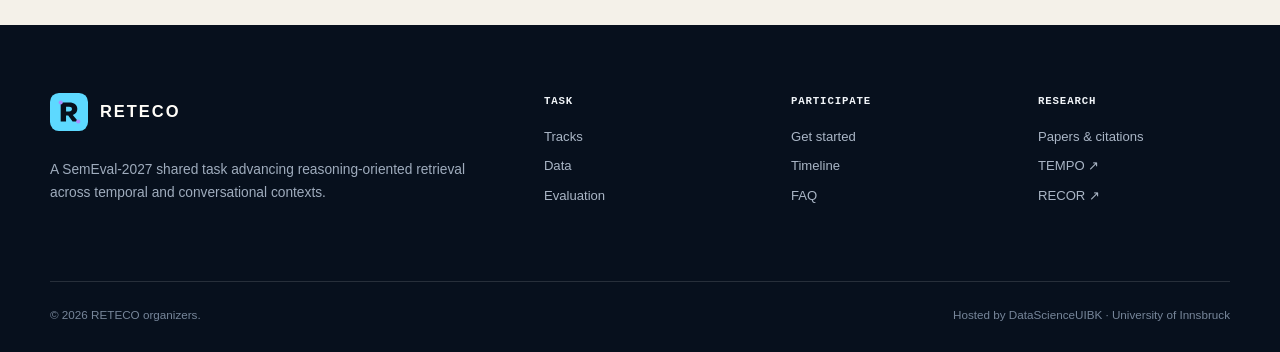
==== commit fe2af8be: "Add proposal samples corpora and paper citations" ====
--- a/docs/data.html
+++ b/docs/data.html
@@ -1,19 +1,66 @@
-<!doctype html><html lang="en"><head>
-<meta charset="utf-8"><meta name="viewport" content="width=device-width, initial-scale=1"><meta name="description" content="RETECO data, formats, domains, and baseline results for TEMPO and RECOR."><meta name="theme-color" content="#07101d"><title>Data & Baselines — RETECO</title>
-<link rel="icon" href="assets/brand/reteco-mark.svg" type="image/svg+xml"><link rel="stylesheet" href="assets/css/site.css"><script src="assets/js/site.js" defer></script></head><body>
-<a class="skip-link" href="#main">Skip to content</a><header class="site-header"><div class="shell nav-wrap"><a class="brand" href="index.html"><img class="brand-mark" src="assets/brand/reteco-mark.svg" alt=""><span><span class="brand-name">RETECO</span><br><span class="brand-event">SemEval 2027</span></span></a><button class="nav-toggle" type="button" aria-label="Open navigation" aria-expanded="false"><span></span><span></span><span></span></button><nav class="nav-links" aria-label="Primary navigation"><a href="task.html">Task</a><a aria-current="page" href="data.html">Data</a><a href="evaluation.html">Evaluation</a><a href="participate.html">Participate</a><a href="timeline.html">Timeline</a><a class="nav-cta" href="https://github.com/DataScienceUIBK/RETECO" target="_blank" rel="noreferrer">GitHub ↗</a></nav></div></header>
-<main id="main"><header class="page-hero"><div class="shell"><div class="breadcrumbs"><a href="index.html">Home</a><span>/</span>Data</div><p class="eyebrow">Data & baselines</p><h1>Public foundations. Hidden evaluation.</h1><p class="lede">RETECO builds on two operational, publicly released benchmarks while preserving a separate held-out SemEval test.</p></div></header>
-<section class="section"><div class="shell toc-layout"><aside class="toc"><strong>On this page</strong><a href="#releases">Release model</a><a href="#tempo">TEMPO</a><a href="#recor">RECOR</a><a href="#baselines">Baselines</a><a href="#formats">Formats</a><a href="#license">License</a></aside><div class="prose">
-<section id="releases"><p class="eyebrow">Release model</p><h2>Three stages, one stable interface.</h2><div class="phase-grid"><article class="phase"><code>01 · SAMPLE</code><h3>Inspect</h3><p>Small examples demonstrate query, document, conversation, qrels, and output structures.</p></article><article class="phase"><code>02 · TRAIN / DEV</code><h3>Develop</h3><p>Public TEMPO and RECOR resources support training, validation, and reproducible baselines.</p></article><article class="phase"><code>03 · TEST</code><h3>Evaluate</h3><p>Queries are released for submission while gold judgments remain private.</p></article></div><div class="callout"><strong>Language</strong>All official RETECO task data are in English.</div></section>
+<!doctype html>
+<html lang="en">
+<head>
+  <meta charset="utf-8"><meta name="viewport" content="width=device-width, initial-scale=1">
+  <meta name="description" content="RETECO data, per-domain corpus statistics, samples, formats, and baseline results for TEMPO and RECOR.">
+  <meta name="theme-color" content="#07101d"><title>Data, Corpora & Baselines — RETECO</title>
+  <link rel="icon" href="assets/brand/reteco-mark.svg" type="image/svg+xml"><link rel="stylesheet" href="assets/css/site.css"><script src="assets/js/site.js" defer></script>
+</head>
+<body>
+<a class="skip-link" href="#main">Skip to content</a>
+<header class="site-header"><div class="shell nav-wrap"><a class="brand" href="index.html"><img class="brand-mark" src="assets/brand/reteco-mark.svg" alt=""><span><span class="brand-name">RETECO</span><br><span class="brand-event">SemEval 2027</span></span></a><button class="nav-toggle" type="button" aria-label="Open navigation" aria-expanded="false"><span></span><span></span><span></span></button><nav class="nav-links" aria-label="Primary navigation"><a href="task.html">Task</a><a aria-current="page" href="data.html">Data</a><a href="evaluation.html">Evaluation</a><a href="papers.html">Papers</a><a href="participate.html">Participate</a><a href="timeline.html">Timeline</a><a class="nav-cta" href="https://github.com/DataScienceUIBK/RETECO" target="_blank" rel="noreferrer">GitHub ↗</a></nav></div></header>
+<main id="main">
+  <header class="page-hero"><div class="shell"><div class="breadcrumbs"><a href="index.html">Home</a><span>/</span>Data</div><p class="eyebrow">Data, corpora & baselines</p><h1>Public foundations. Hidden evaluation.</h1><p class="lede">RETECO builds on two operational benchmarks, documents every domain collection, and preserves a separate held-out SemEval test.</p></div></header>
+  <section class="section"><div class="shell toc-layout">
+    <aside class="toc"><strong>On this page</strong><a href="#releases">Release model</a><a href="#samples">Sample data</a><a href="#tempo">TEMPO corpus</a><a href="#recor">RECOR corpus</a><a href="#baselines">Baselines</a><a href="#formats">Formats</a><a href="#license">License</a></aside>
+    <div class="prose">
+      <section id="releases"><p class="eyebrow">Release model</p><h2>Three stages, one stable interface.</h2><div class="phase-grid"><article class="phase"><code>01 · SAMPLE</code><h3>Inspect</h3><p>Small real examples demonstrate queries, documents, conversations, qrels, and output structures.</p></article><article class="phase"><code>02 · TRAIN / DEV</code><h3>Develop</h3><p>Public TEMPO and RECOR resources support training, validation, and reproducible baselines.</p></article><article class="phase"><code>03 · TEST</code><h3>Evaluate</h3><p>Queries are released for submission while gold judgments remain private.</p></article></div><div class="callout"><strong>Language</strong>All official RETECO task data are in English.</div></section>
 
-<section id="tempo"><p class="eyebrow">Track 01 pilot</p><h2>TEMPO</h2><p>TEMPO is a temporal reasoning-intensive retrieval benchmark whose queries require evidence across periods, trends, changes, or historically conditioned states.</p><div class="stat-grid"><div class="stat"><strong>1,730</strong><span>complex queries</span></div><div class="stat"><strong>3,976</strong><span>decomposed steps</span></div><div class="stat"><strong>1.65M</strong><span>documents</span></div><div class="stat"><strong>13</strong><span>domains</span></div></div><h3>Domains</h3><p>Bitcoin, Cardano, Economics, Genealogy, History, History of Science and Mathematics (HSM), IOTA, Law, Monero, Politics, Quantitative Finance, Travel, and Workplace.</p><div class="button-row"><a class="button" href="https://huggingface.co/datasets/tempo26/Tempo" target="_blank" rel="noreferrer">Dataset on Hugging Face ↗</a><a class="button button--paper" href="https://github.com/tempo-bench/Tempo" target="_blank" rel="noreferrer">Code & baselines ↗</a><a class="button button--paper" href="https://arxiv.org/abs/2601.09523" target="_blank" rel="noreferrer">Paper ↗</a></div></section>
+      <section id="samples"><p class="eyebrow">Curated trial package</p><h2>Real examples from both tracks.</h2><p>The repository includes a compact, human-inspected package copied from the official public releases: five TEMPO examples and four RECOR conversations, every referenced positive passage, TREC-style qrels, and a pinned provenance manifest.</p><div class="download-card"><div><h3>RETECO curated sample data</h3><p>9 task records · 41 supporting passages · 58 positive judgments</p></div><a class="button" href="assets/downloads/RETECO_curated_sample_data.zip" download>Download ZIP · 64 KB</a></div><div class="button-row"><a class="button" href="samples.html">Inspect examples →</a><a class="button button--paper" href="sample_data/README.md">Sample README</a><a class="button button--paper" href="sample_data/manifest.json">Provenance manifest</a></div></section>
 
-<section id="recor"><p class="eyebrow">Track 02 pilot</p><h2>RECOR</h2><p>RECOR combines multi-turn conversational retrieval with reasoning-dependent relevance. Each turn includes a grounded response and supporting documents, while later turns introduce context dependencies.</p><div class="stat-grid"><div class="stat"><strong>707</strong><span>conversations</span></div><div class="stat"><strong>2,971</strong><span>target turns</span></div><div class="stat"><strong>4.2</strong><span>average turns</span></div><div class="stat"><strong>11</strong><span>domains</span></div></div><h3>Domains</h3><p>Biology, Drones, Earth Science, Economics, Hardware, Law, Medical Sciences, Politics, Psychology, Robotics, and Sustainable Living.</p><div class="button-row"><a class="button" href="https://huggingface.co/datasets/RECOR-Benchmark/RECOR" target="_blank" rel="noreferrer">Dataset on Hugging Face ↗</a><a class="button button--paper" href="https://github.com/RECOR-Benchmark/RECOR" target="_blank" rel="noreferrer">Code & baselines ↗</a><a class="button button--paper" href="https://arxiv.org/abs/2601.05461" target="_blank" rel="noreferrer">Paper ↗</a></div></section>
+      <section id="tempo"><p class="eyebrow">Track 01 pilot</p><h2>TEMPO corpus</h2><p>TEMPO contains temporal reasoning-intensive queries requiring evidence about periods, trends, events, or change. Its 13 independent domain corpora contain 1,654,055 documents in total.</p><div class="stat-grid"><div class="stat"><strong>1,730</strong><span>complex queries</span></div><div class="stat"><strong>3,976</strong><span>decomposed steps</span></div><div class="stat"><strong>1.65M</strong><span>documents</span></div><div class="stat"><strong>13</strong><span>domain collections</span></div></div>
+        <h3>Per-domain corpus statistics</h3><div class="data-table-wrap"><table class="data-table"><thead><tr><th>Group</th><th>Domain</th><th>Queries</th><th>Documents</th><th>Avg. gold/query</th><th>Avg. steps</th></tr></thead><tbody>
+          <tr><td>Blockchain</td><td>Bitcoin</td><td>100</td><td>153,291</td><td>3.3</td><td>2.93</td></tr>
+          <tr><td>Blockchain</td><td>Cardano</td><td>51</td><td>87,201</td><td>2.5</td><td>2.84</td></tr>
+          <tr><td>Blockchain</td><td>IOTA</td><td>10</td><td>10,372</td><td>3.8</td><td>3.20</td></tr>
+          <tr><td>Blockchain</td><td>Monero</td><td>65</td><td>85,093</td><td>2.6</td><td>2.72</td></tr>
+          <tr><td>Social Sciences</td><td>Economics</td><td>83</td><td>93,756</td><td>3.6</td><td>3.08</td></tr>
+          <tr><td>Social Sciences</td><td>Law</td><td>35</td><td>43,288</td><td>3.0</td><td>3.23</td></tr>
+          <tr><td>Social Sciences</td><td>Politics</td><td>150</td><td>183,394</td><td>2.7</td><td>3.35</td></tr>
+          <tr><td>Social Sciences</td><td>History</td><td>801</td><td>356,493</td><td>4.5</td><td>3.42</td></tr>
+          <tr><td>Applied</td><td>Quantitative Finance</td><td>34</td><td>28,785</td><td>2.4</td><td>2.68</td></tr>
+          <tr><td>Applied</td><td>Travel</td><td>100</td><td>177,677</td><td>2.6</td><td>3.11</td></tr>
+          <tr><td>Applied</td><td>Workplace</td><td>36</td><td>64,659</td><td>2.8</td><td>2.42</td></tr>
+          <tr><td>Applied</td><td>Genealogy</td><td>115</td><td>156,228</td><td>2.8</td><td>3.78</td></tr>
+          <tr><td>STEM</td><td>History of Science & Mathematics</td><td>150</td><td>213,818</td><td>2.5</td><td>3.25</td></tr>
+          <tr><td>—</td><td>Total</td><td>1,730</td><td>1,654,055</td><td>—</td><td>—</td></tr>
+        </tbody></table></div><p>Counts follow the official TEMPO release and paper. Each domain is a separate dataset split and retrieval corpus.</p><div class="button-row"><a class="button" href="https://huggingface.co/datasets/tempo26/Tempo" target="_blank" rel="noreferrer">Dataset on Hugging Face ↗</a><a class="button button--paper" href="https://github.com/tempo-bench/Tempo" target="_blank" rel="noreferrer">Code & baselines ↗</a><a class="button button--paper" href="papers.html#tempo-paper">Paper & citation →</a></div>
+      </section>
 
-<section id="baselines"><p class="eyebrow">Evidence of feasibility</p><h2>Representative pilot baselines</h2><p>The pilots already include sparse, dense, and reasoning-specialized retrieval systems. The scores below are representative nDCG@10 values reported in the accepted proposal and demonstrate substantial remaining headroom.</p><div class="data-table-wrap"><table class="data-table"><thead><tr><th>Model</th><th>Track 1 · TEMPO</th><th>Track 2 · RECOR</th><th>Family</th></tr></thead><tbody><tr><td>BM25</td><td>10.8</td><td>44.6</td><td>Sparse lexical</td></tr><tr><td>BGE</td><td>22.0</td><td>41.1</td><td>Dense encoder</td></tr><tr><td>ReasonIR</td><td>27.3</td><td>49.6</td><td>Reasoning retriever</td></tr><tr><td>DiVeR</td><td>32.0</td><td>54.5</td><td>Reasoning retriever</td></tr></tbody></table></div><div class="callout callout--amber"><strong>Not a SemEval leaderboard</strong>These are public pilot results, not hidden-test scores. The official leaderboard will begin only during the SemEval evaluation phase.</div></section>
+      <section id="recor"><p class="eyebrow">Track 02 pilot</p><h2>RECOR corpus</h2><p>RECOR combines multi-turn context with reasoning-dependent passage relevance. Six domains originate from BRIGHT collections and five from StackExchange; together they contain 507,141 documents.</p><div class="stat-grid"><div class="stat"><strong>707</strong><span>conversations</span></div><div class="stat"><strong>2,971</strong><span>target turns</span></div><div class="stat"><strong>507K</strong><span>documents</span></div><div class="stat"><strong>11</strong><span>domain collections</span></div></div>
+        <h3>Per-domain corpus statistics</h3><div class="data-table-wrap"><table class="data-table"><thead><tr><th>Source</th><th>Domain</th><th>Conversations</th><th>Turns</th><th>Corpus documents</th><th>Avg. docs/turn</th></tr></thead><tbody>
+          <tr><td>BRIGHT</td><td>Biology</td><td>85</td><td>362</td><td>57,359</td><td>1.56</td></tr>
+          <tr><td>BRIGHT</td><td>Earth Science</td><td>98</td><td>454</td><td>121,249</td><td>1.58</td></tr>
+          <tr><td>BRIGHT</td><td>Economics</td><td>74</td><td>288</td><td>50,220</td><td>2.28</td></tr>
+          <tr><td>BRIGHT</td><td>Psychology</td><td>84</td><td>333</td><td>52,835</td><td>2.16</td></tr>
+          <tr><td>BRIGHT</td><td>Robotics</td><td>68</td><td>259</td><td>61,961</td><td>1.76</td></tr>
+          <tr><td>BRIGHT</td><td>Sustainable Living</td><td>78</td><td>319</td><td>60,792</td><td>1.88</td></tr>
+          <tr><td>StackExchange</td><td>Drones</td><td>37</td><td>142</td><td>16,381</td><td>2.36</td></tr>
+          <tr><td>StackExchange</td><td>Hardware</td><td>46</td><td>188</td><td>26,308</td><td>2.10</td></tr>
+          <tr><td>StackExchange</td><td>Law</td><td>50</td><td>230</td><td>20,027</td><td>2.55</td></tr>
+          <tr><td>StackExchange</td><td>Medical Sciences</td><td>44</td><td>183</td><td>23,297</td><td>2.23</td></tr>
+          <tr><td>StackExchange</td><td>Politics</td><td>43</td><td>213</td><td>16,712</td><td>2.49</td></tr>
+          <tr><td>—</td><td>Total</td><td>707</td><td>2,971</td><td>507,141</td><td>2.01</td></tr>
+        </tbody></table></div><p>Corpus-document counts are verified from the official Hugging Face dataset metadata; conversation, turn, and relevance statistics follow the published RECOR paper.</p><div class="button-row"><a class="button" href="https://huggingface.co/datasets/RECOR-Benchmark/RECOR" target="_blank" rel="noreferrer">Dataset on Hugging Face ↗</a><a class="button button--paper" href="https://github.com/RECOR-Benchmark/RECOR" target="_blank" rel="noreferrer">Code & baselines ↗</a><a class="button button--paper" href="papers.html#recor-paper">Paper & citation →</a></div>
+      </section>
 
-<section id="formats"><p class="eyebrow">Machine-readable data</p><h2>Core formats</h2><p>Public resources use JSON/JSONL records and TREC-style qrels. Final SemEval input and submission schemas will ship with examples and a format checker before evaluation.</p><div class="data-table-wrap"><table class="data-table"><thead><tr><th>Resource</th><th>Typical fields</th><th>Purpose</th></tr></thead><tbody><tr><td>TEMPO examples</td><td>id, query, gold_ids, gold_answers</td><td>Whole-query retrieval</td></tr><tr><td>TEMPO steps</td><td>id, query, gold_ids</td><td>Step-wise retrieval</td></tr><tr><td>RECOR benchmark</td><td>id, task, turns, metadata</td><td>Conversation container</td></tr><tr><td>RECOR turn</td><td>turn_id, query, history, gold_doc_ids</td><td>Target-turn retrieval</td></tr><tr><td>Documents</td><td>document id, content</td><td>Retrieval corpus</td></tr><tr><td>Qrels</td><td>query id, document id, relevance</td><td>Local scoring</td></tr></tbody></table></div></section>
+      <section id="baselines"><p class="eyebrow">Evidence of feasibility</p><h2>Representative pilot baselines</h2><p>The pilots already include sparse, dense, and reasoning-specialized retrieval systems. These representative nDCG@10 values were reported in the accepted proposal and show substantial remaining headroom.</p><div class="data-table-wrap"><table class="data-table"><thead><tr><th>Model</th><th>Track 1 · TEMPO</th><th>Track 2 · RECOR</th><th>Family</th></tr></thead><tbody><tr><td>BM25</td><td>10.8</td><td>44.6</td><td>Sparse lexical</td></tr><tr><td>BGE</td><td>22.0</td><td>41.1</td><td>Dense encoder</td></tr><tr><td>ReasonIR</td><td>27.3</td><td>49.6</td><td>Reasoning retriever</td></tr><tr><td>DiVeR</td><td>32.0</td><td>54.5</td><td>Reasoning retriever</td></tr></tbody></table></div><div class="callout callout--amber"><strong>Not a SemEval leaderboard</strong>These are public pilot results, not hidden-test scores. The official leaderboard begins during the SemEval evaluation phase.</div></section>
 
-<section id="license"><p class="eyebrow">Responsible release</p><h2>Licensing and data integrity</h2><p>The SemEval task release is planned for CC BY 4.0 distribution and archival on Zenodo, with PII and source-license screening. Code repositories may carry their own software licenses; participants must follow the license displayed with each resource.</p><ul><li>Do not redistribute hidden evaluation data or inferred gold labels.</li><li>Preserve source attribution and dataset citations.</li><li>Report suspected data issues privately to the organizers during evaluation.</li></ul><div class="button-row"><a class="button" href="evaluation.html">Continue to evaluation →</a></div></section>
-</div></div></section></main>
-<footer class="site-footer"><div class="shell"><div class="footer-grid"><div class="footer-brand"><a class="brand" href="index.html"><img class="brand-mark" src="assets/brand/reteco-mark.svg" alt=""><span class="brand-name">RETECO</span></a><p>A SemEval-2027 shared task advancing reasoning-oriented retrieval across temporal and conversational contexts.</p></div><div class="footer-col"><strong>Task</strong><a href="task.html">Tracks</a><a href="data.html">Data</a><a href="evaluation.html">Evaluation</a></div><div class="footer-col"><strong>Participate</strong><a href="participate.html">Get started</a><a href="timeline.html">Timeline</a><a href="participate.html#faq">FAQ</a></div><div class="footer-col"><strong>Research</strong><a href="https://github.com/tempo-bench/Tempo">TEMPO ↗</a><a href="https://github.com/RECOR-Benchmark/RECOR">RECOR ↗</a><a href="https://semeval.github.io/SemEval2027/">SemEval ↗</a></div></div><div class="footer-bottom"><span>© <span data-year>2026</span> RETECO organizers.</span><span>Hosted by DataScienceUIBK · University of Innsbruck</span></div></div></footer></body></html>
+      <section id="formats"><p class="eyebrow">Machine-readable data</p><h2>Core formats</h2><p>Public resources use JSON/JSONL records and TREC-style qrels. Final SemEval input and submission schemas will ship with examples and a format checker before evaluation.</p><div class="data-table-wrap"><table class="data-table"><thead><tr><th>Resource</th><th>Typical fields</th><th>Purpose</th></tr></thead><tbody><tr><td>TEMPO examples</td><td>id, query, gold_ids, gold_answers</td><td>Whole-query retrieval</td></tr><tr><td>TEMPO steps</td><td>id, query, gold_ids</td><td>Step-wise retrieval</td></tr><tr><td>RECOR benchmark</td><td>id, task, turns, metadata</td><td>Conversation container</td></tr><tr><td>RECOR turn</td><td>turn_id, query, history, gold_doc_ids</td><td>Target-turn retrieval</td></tr><tr><td>Documents</td><td>document id, content</td><td>Retrieval corpus</td></tr><tr><td>Qrels</td><td>query id, document id, relevance</td><td>Local scoring</td></tr></tbody></table></div></section>
+
+      <section id="license"><p class="eyebrow">Responsible release</p><h2>Licensing and data integrity</h2><p>The SemEval task release is planned for CC BY 4.0 distribution and Zenodo archival, with PII and source-license screening. Code and existing benchmark repositories may carry their own licenses; participants must follow the license displayed with each resource.</p><ul><li>Do not redistribute hidden evaluation data or inferred gold labels.</li><li>Preserve source attribution and dataset citations.</li><li>Report suspected data issues privately during evaluation.</li></ul><div class="button-row"><a class="button" href="evaluation.html">Continue to evaluation →</a><a class="button button--paper" href="papers.html">Cite the benchmarks</a></div></section>
+    </div>
+  </div></section>
+</main>
+<footer class="site-footer"><div class="shell"><div class="footer-grid"><div class="footer-brand"><a class="brand" href="index.html"><img class="brand-mark" src="assets/brand/reteco-mark.svg" alt=""><span class="brand-name">RETECO</span></a><p>A SemEval-2027 shared task advancing reasoning-oriented retrieval across temporal and conversational contexts.</p></div><div class="footer-col"><strong>Task</strong><a href="task.html">Tracks</a><a href="data.html">Data</a><a href="evaluation.html">Evaluation</a></div><div class="footer-col"><strong>Participate</strong><a href="participate.html">Get started</a><a href="timeline.html">Timeline</a><a href="participate.html#faq">FAQ</a></div><div class="footer-col"><strong>Research</strong><a href="papers.html">Papers & citations</a><a href="https://github.com/tempo-bench/Tempo">TEMPO ↗</a><a href="https://github.com/RECOR-Benchmark/RECOR">RECOR ↗</a></div></div><div class="footer-bottom"><span>© <span data-year>2026</span> RETECO organizers.</span><span>Hosted by DataScienceUIBK · University of Innsbruck</span></div></div></footer>
+</body></html>
--- a/docs/assets/css/site.css
+++ b/docs/assets/css/site.css
@@ -306,6 +306,51 @@
 .data-table tr:last-child td { border-bottom: 0; }
 .data-table td:first-child { font-weight: 750; }
 
+.paper-list { display: grid; gap: 18px; }
+.paper-card {
+  padding: 30px;
+  border: 1px solid var(--line-light);
+  border-radius: 18px;
+  background: var(--white);
+}
+.paper-card h3 { margin-bottom: 10px; font-size: clamp(1.25rem, 2.5vw, 1.8rem); }
+.paper-authors { margin-bottom: 6px; color: #536074; font-size: .9rem; }
+.paper-venue { color: var(--cyan-deep); font-family: var(--font-mono); font-size: .72rem; font-weight: 800; letter-spacing: .03em; }
+.paper-summary { margin: 24px 0 0; color: #59667a; }
+.paper-actions { display: flex; flex-wrap: wrap; gap: 9px; margin-top: 22px; }
+.citation-wrap { position: relative; margin-top: 24px; }
+.citation-wrap .code-block { margin: 0; padding-top: 50px; }
+.copy-button {
+  position: absolute;
+  z-index: 2;
+  top: 11px;
+  right: 11px;
+  padding: 7px 10px;
+  border: 1px solid rgba(255,255,255,.22);
+  border-radius: 8px;
+  background: rgba(255,255,255,.07);
+  color: #dbe5f2;
+  font-family: var(--font-mono);
+  font-size: .65rem;
+  cursor: pointer;
+}
+.copy-button:hover { border-color: var(--cyan); color: var(--cyan); }
+
+.sample-frame { margin: 26px 0; overflow: hidden; border: 1px solid var(--line-light); border-radius: 18px; background: var(--white); }
+.sample-head { display: flex; align-items: center; justify-content: space-between; gap: 20px; padding: 18px 22px; border-bottom: 1px solid var(--line-light); background: var(--paper-2); }
+.sample-head strong { font-size: .9rem; }
+.sample-head code { color: var(--cyan-deep); font-family: var(--font-mono); font-size: .68rem; }
+.sample-body { padding: 25px; }
+.sample-query { margin-bottom: 22px; font-size: 1.06rem; font-weight: 720; line-height: 1.45; }
+.sample-meta { display: flex; flex-wrap: wrap; gap: 8px; margin-top: 18px; }
+.sample-meta span { padding: 5px 9px; border-radius: 999px; background: var(--paper-2); color: #5b687b; font-family: var(--font-mono); font-size: .64rem; }
+.sample-turn { margin: 0 0 11px; padding: 15px 17px; border-radius: 13px; background: var(--paper); }
+.sample-turn strong { display: block; margin-bottom: 4px; color: var(--violet-deep); font-family: var(--font-mono); font-size: .68rem; text-transform: uppercase; }
+.sample-turn p { margin: 0; color: #48566a; font-size: .88rem; }
+.download-card { display: flex; align-items: center; justify-content: space-between; gap: 30px; margin: 28px 0; padding: 27px; border-radius: 18px; background: var(--cyan); color: var(--ink); }
+.download-card h3 { margin-bottom: 7px; }
+.download-card p { margin: 0; color: #294052; font-size: .85rem; }
+
 .phase-grid { display: grid; grid-template-columns: repeat(3, 1fr); gap: 16px; }
 .phase { padding: 25px; border: 1px solid var(--line-light); border-radius: 16px; background: var(--white); }
 .phase code { color: var(--cyan-deep); font-family: var(--font-mono); font-size: .72rem; font-weight: 800; }
@@ -348,7 +393,7 @@
   .footer-brand { grid-column: 1 / -1; }
 }
 
-@media (max-width: 760px) {
+@media (max-width: 880px) {
   .shell { width: min(calc(100% - 28px), var(--content)); }
   .section { padding: 76px 0; }
   .nav-toggle { display: block; }
@@ -371,6 +416,7 @@
   .people-grid { grid-template-columns: 1fr 1fr; }
   .timeline-item { grid-template-columns: 1fr; gap: 4px; }
   .cta-band .shell, .footer-bottom { align-items: flex-start; flex-direction: column; }
+  .download-card { align-items: flex-start; flex-direction: column; }
   .footer-grid { grid-template-columns: 1fr 1fr; }
   .footer-brand { grid-column: 1 / -1; }
 }
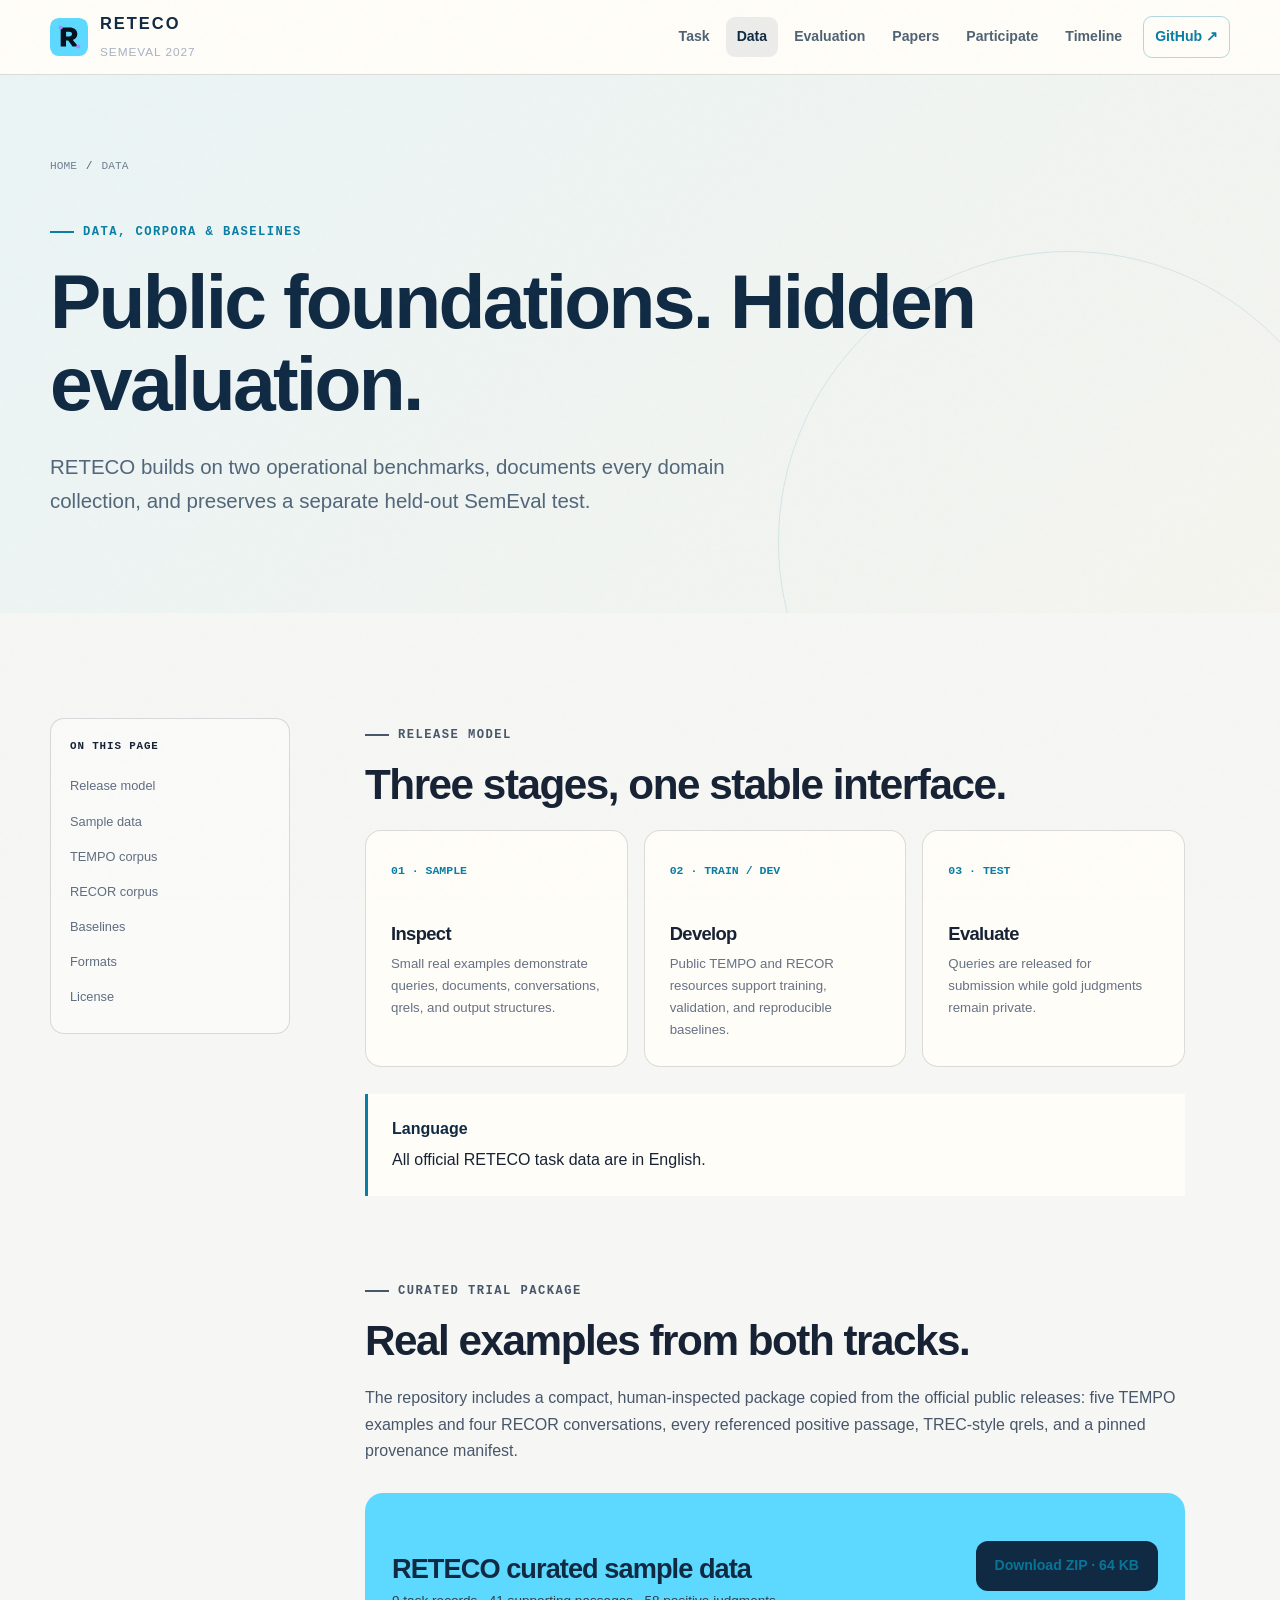
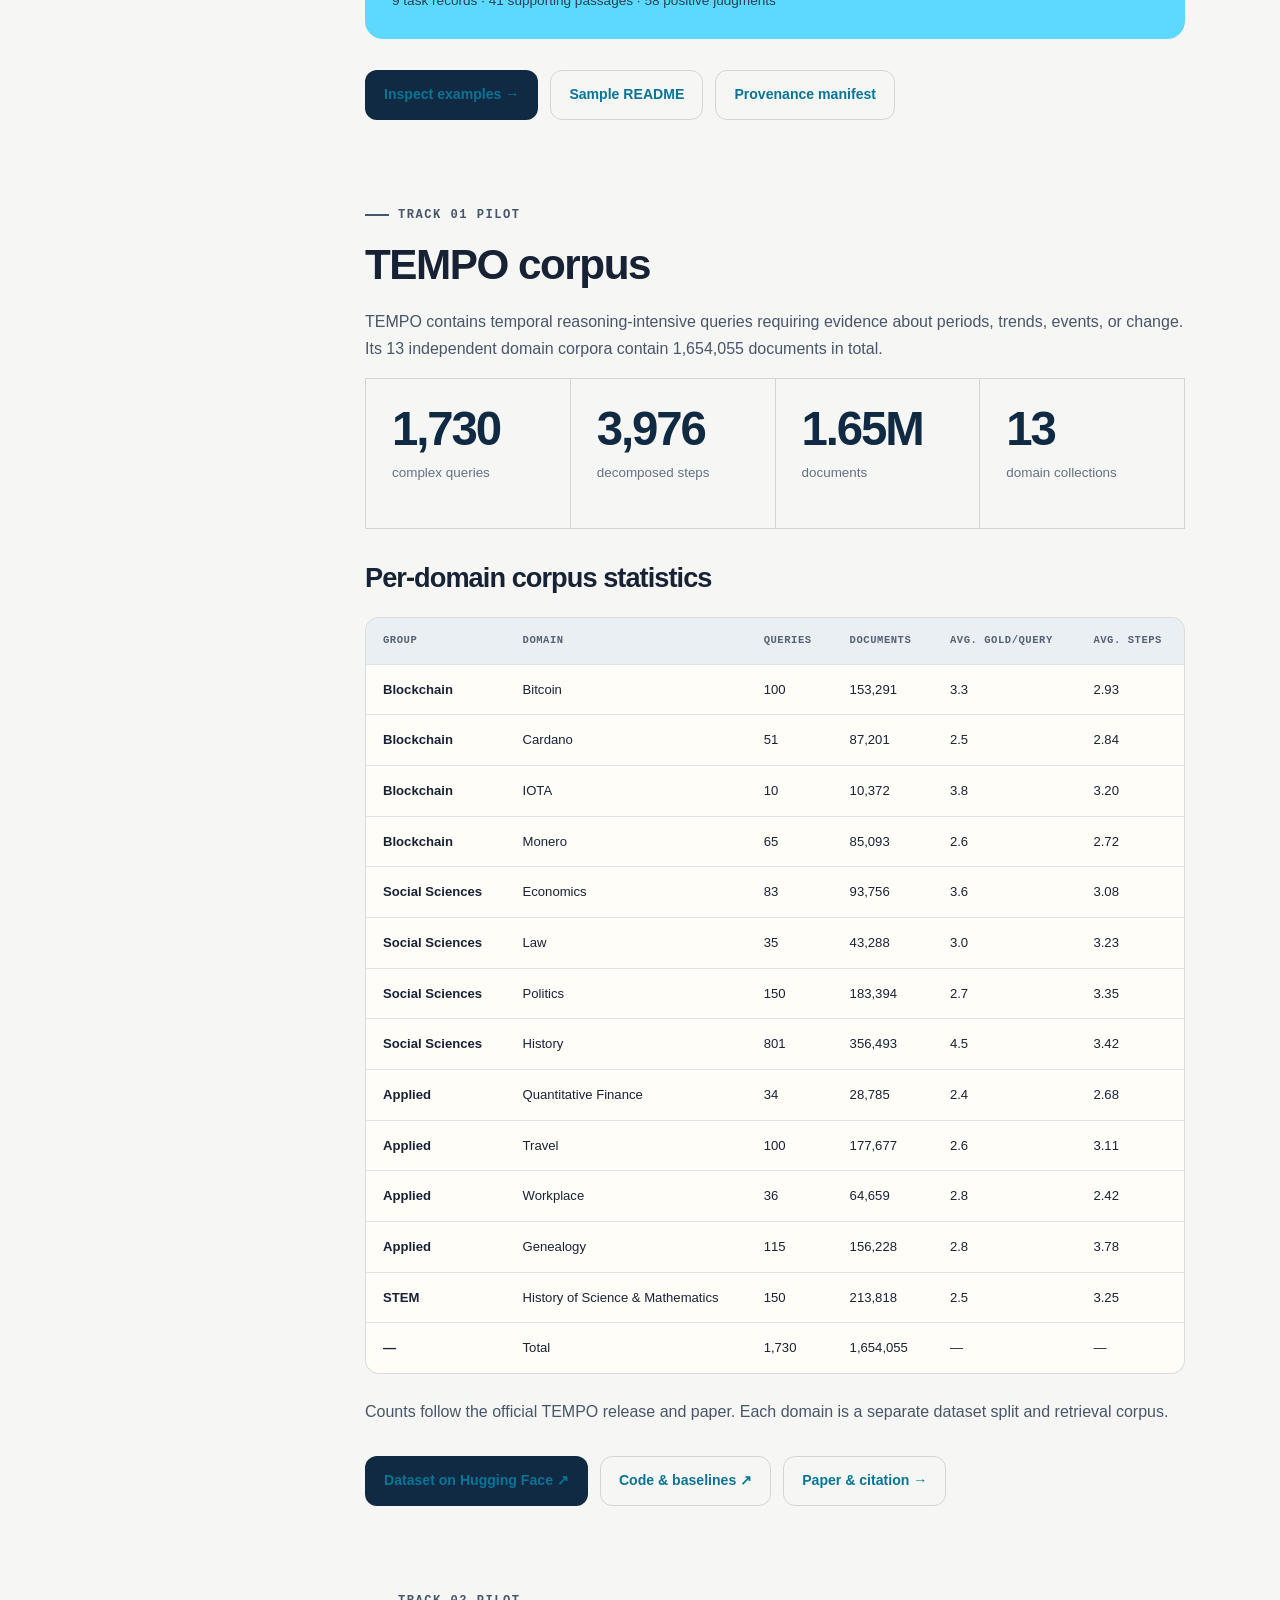
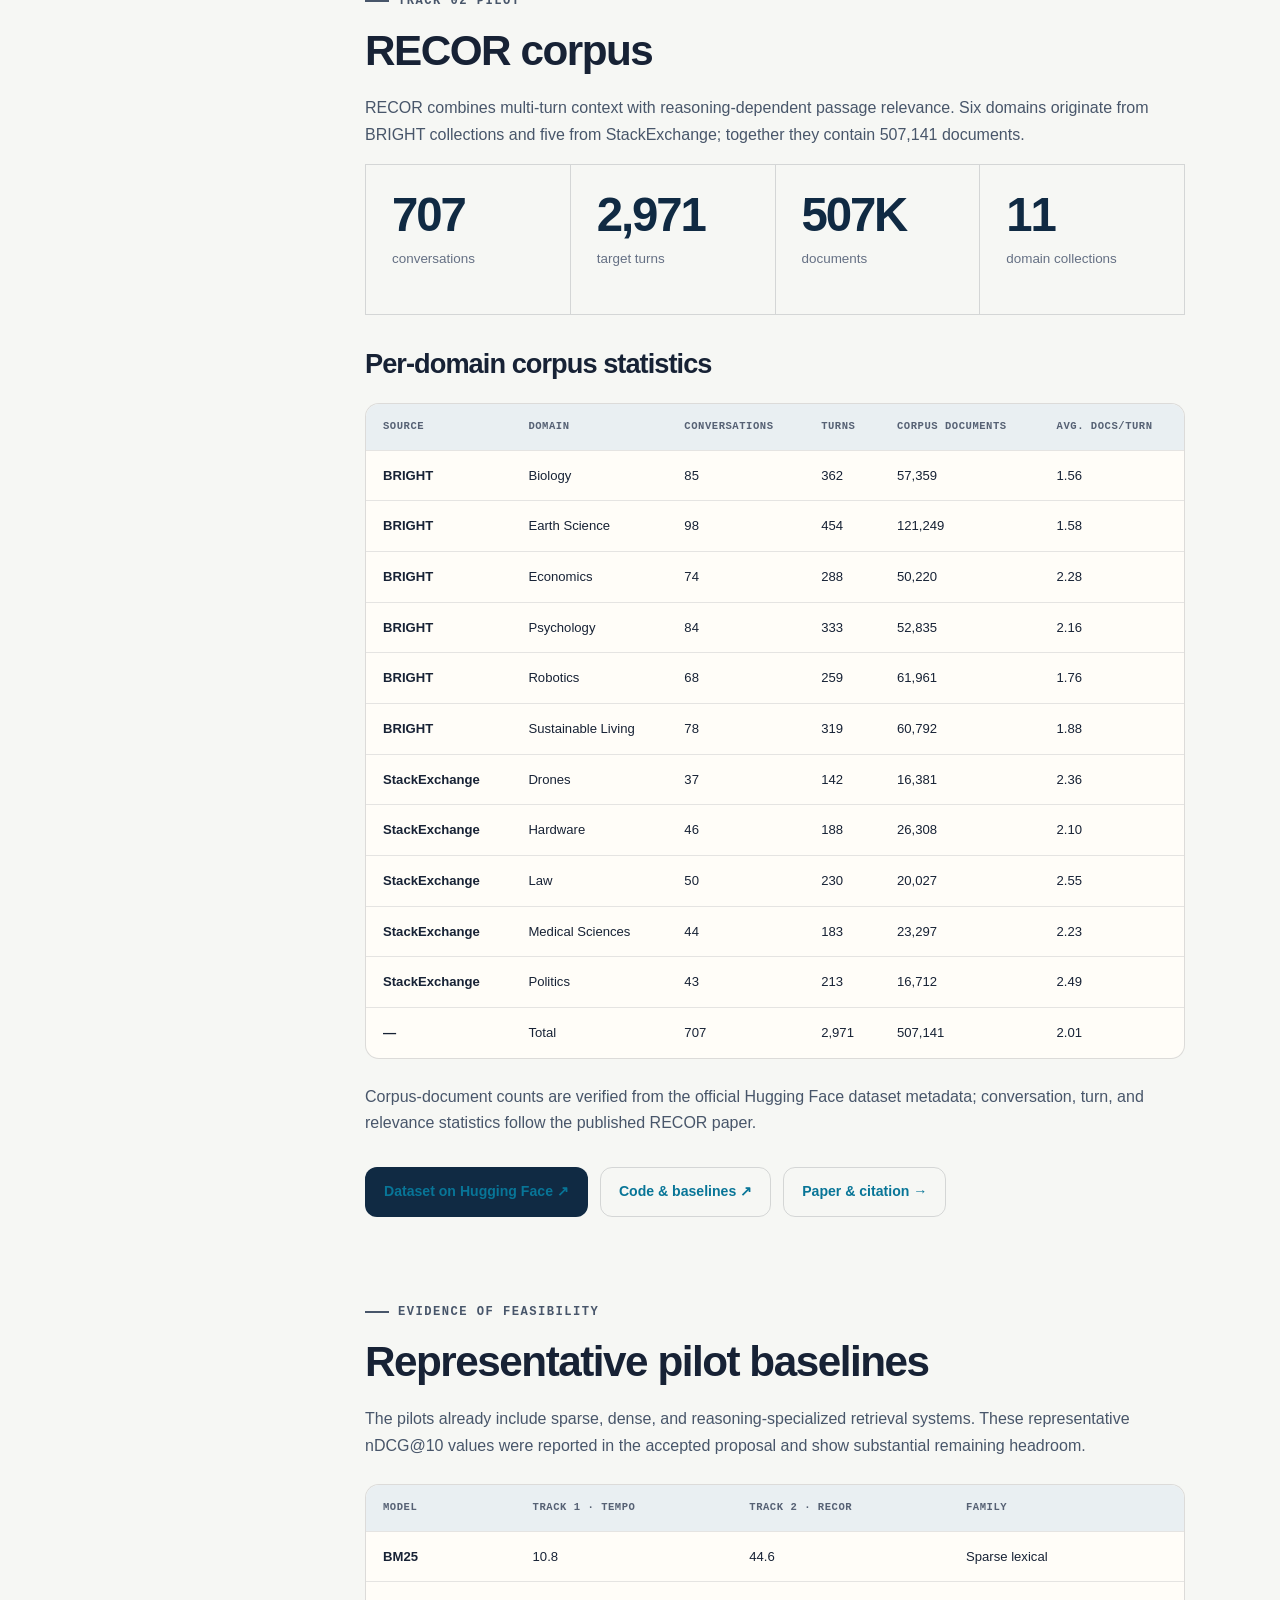
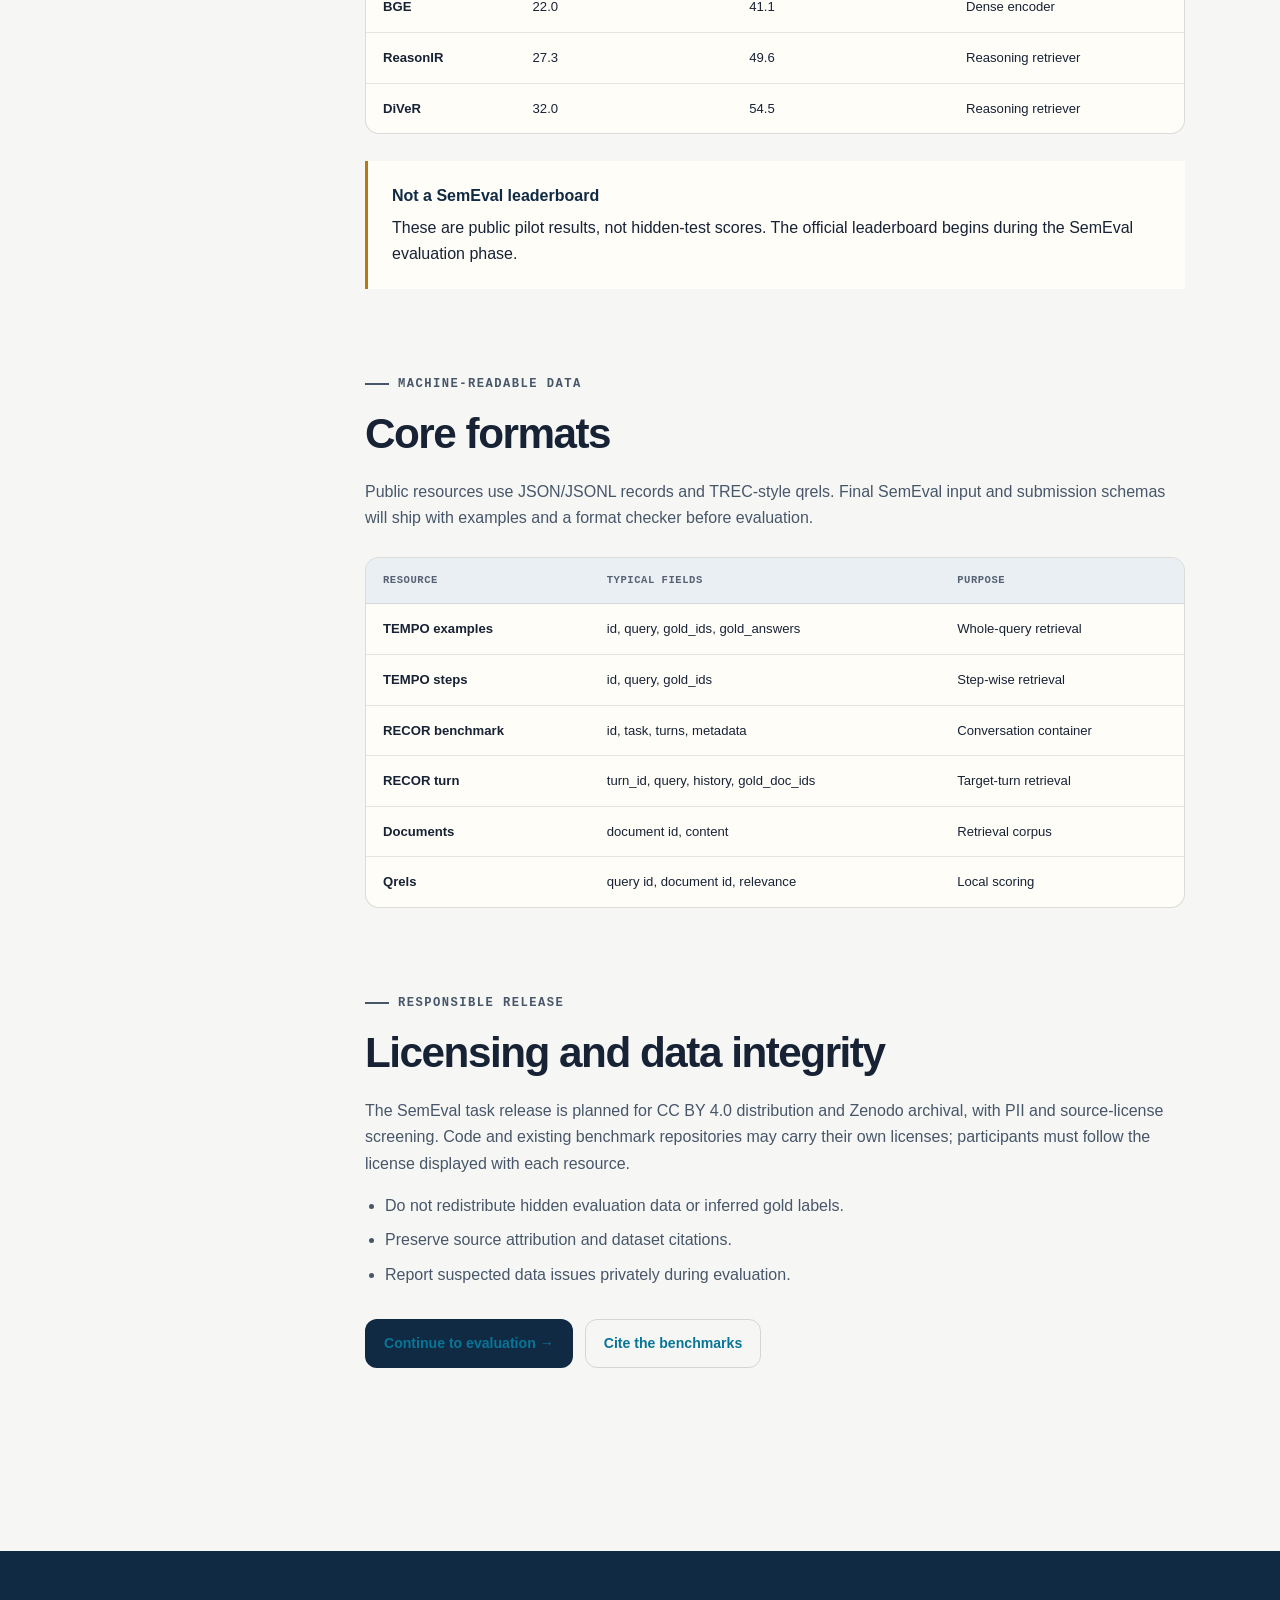
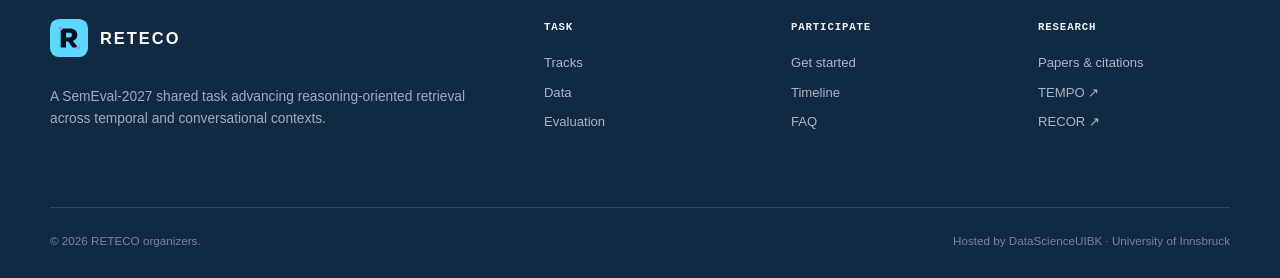
==== commit 7b3dcaa2: "Refine site design and clarify SemEval schedule" ====
--- a/docs/data.html
+++ b/docs/data.html
@@ -3,7 +3,7 @@
 <head>
   <meta charset="utf-8"><meta name="viewport" content="width=device-width, initial-scale=1">
   <meta name="description" content="RETECO data, per-domain corpus statistics, samples, formats, and baseline results for TEMPO and RECOR.">
-  <meta name="theme-color" content="#07101d"><title>Data, Corpora & Baselines — RETECO</title>
+  <meta name="theme-color" content="#f6f7f4"><title>Data, Corpora & Baselines — RETECO</title>
   <link rel="icon" href="assets/brand/reteco-mark.svg" type="image/svg+xml"><link rel="stylesheet" href="assets/css/site.css"><script src="assets/js/site.js" defer></script>
 </head>
 <body>
--- a/docs/assets/css/site.css
+++ b/docs/assets/css/site.css
@@ -1,8 +1,8 @@
 :root {
-  --ink: #07101d;
-  --ink-soft: #101c2c;
-  --paper: #f4f1e9;
-  --paper-2: #ebe7dc;
+  --ink: #102a43;
+  --ink-soft: #183b56;
+  --paper: #f6f7f4;
+  --paper-2: #e9eff2;
   --white: #fffdf8;
   --muted: #a7b2c3;
   --text: #172235;
@@ -64,7 +64,7 @@
 .shell { width: min(calc(100% - 40px), var(--content)); margin-inline: auto; }
 .section { padding: 105px 0; }
 .section--compact { padding: 70px 0; }
-.section--dark { background: var(--ink); color: var(--white); }
+.section--dark { background: #1d3f59; color: var(--white); }
 .section--white { background: var(--white); }
 .section--rule { border-top: 1px solid var(--line-light); }
 
@@ -72,9 +72,9 @@
   position: sticky;
   top: 0;
   z-index: 50;
-  border-bottom: 1px solid var(--line-dark);
-  background: rgba(7, 16, 29, .9);
-  color: var(--white);
+  border-bottom: 1px solid var(--line-light);
+  background: rgba(255, 253, 248, .94);
+  color: var(--ink);
   backdrop-filter: blur(18px);
 }
 .nav-wrap { min-height: 74px; display: flex; align-items: center; justify-content: space-between; gap: 26px; }
@@ -86,15 +86,15 @@
 .nav-links a {
   padding: 8px 11px;
   border-radius: 9px;
-  color: #c5cedb;
+  color: #4f6274;
   font-size: .88rem;
   font-weight: 650;
   text-decoration: none;
   transition: background .2s, color .2s;
 }
-.nav-links a:hover, .nav-links a[aria-current="page"] { background: rgba(255, 255, 255, .09); color: var(--white); }
-.nav-links .nav-cta { margin-left: 5px; border: 1px solid rgba(93, 217, 255, .45); color: var(--cyan); }
-.nav-toggle { display: none; border: 0; background: transparent; color: var(--white); cursor: pointer; }
+.nav-links a:hover, .nav-links a[aria-current="page"] { background: rgba(16, 42, 67, .08); color: var(--ink); }
+.nav-links .nav-cta { margin-left: 5px; border: 1px solid rgba(8, 126, 164, .3); color: var(--cyan-deep); }
+.nav-toggle { display: none; border: 0; background: transparent; color: var(--ink); cursor: pointer; }
 .nav-toggle span { display: block; width: 24px; height: 2px; margin: 5px 0; background: currentColor; }
 
 .eyebrow {
@@ -109,7 +109,8 @@
   letter-spacing: .12em;
   text-transform: uppercase;
 }
-.section--dark .eyebrow, .hero .eyebrow { color: var(--cyan); }
+.section--dark .eyebrow { color: var(--cyan); }
+.hero .eyebrow { color: var(--cyan-deep); }
 .eyebrow::before { width: 24px; height: 2px; background: currentColor; content: ""; }
 h1, h2, h3 { margin-top: 0; line-height: 1.08; letter-spacing: -.035em; }
 h1 { font-size: clamp(3.5rem, 8vw, 7.6rem); }
@@ -125,19 +126,19 @@
 
 .hero {
   position: relative;
-  min-height: 790px;
+  min-height: 610px;
   overflow: hidden;
-  background: var(--ink);
-  color: var(--white);
+  background: linear-gradient(135deg, #edf7f8 0%, #f7f5ef 58%, #f0edf8 100%);
+  color: var(--ink);
 }
 .hero::after {
   position: absolute;
   inset: auto -10% -55% 34%;
   width: 850px;
   height: 850px;
-  border: 1px solid rgba(93, 217, 255, .18);
+  border: 1px solid rgba(8, 126, 164, .16);
   border-radius: 50%;
-  box-shadow: 0 0 0 90px rgba(93, 217, 255, .025), 0 0 0 180px rgba(168, 140, 255, .018);
+  box-shadow: 0 0 0 90px rgba(93, 217, 255, .04), 0 0 0 180px rgba(168, 140, 255, .025);
   content: "";
 }
 .hero-grid {
@@ -147,12 +148,12 @@
   grid-template-columns: 1.18fr .82fr;
   gap: 78px;
   align-items: center;
-  padding: 105px 0 120px;
+  padding: 78px 0 88px;
 }
 .hero-grid > *, .split > * { min-width: 0; }
-.hero h1 { margin: 0 0 25px; }
-.hero h1 span { color: transparent; -webkit-text-stroke: 1.5px rgba(255, 255, 255, .72); }
-.hero-copy { max-width: 700px; color: #c4cedb; font-size: clamp(1.12rem, 1.7vw, 1.38rem); }
+.hero h1 { max-width: 760px; margin: 0 0 23px; font-size: clamp(2.8rem, 5.6vw, 5.25rem); line-height: 1.02; }
+.hero h1 span { display: block; margin-top: 12px; color: var(--cyan-deep); font-size: .48em; font-weight: 650; letter-spacing: -.025em; -webkit-text-stroke: 0; }
+.hero-copy { max-width: 690px; color: #465b6e; font-size: clamp(1.05rem, 1.45vw, 1.23rem); }
 .hero-actions, .button-row { display: flex; flex-wrap: wrap; gap: 12px; margin-top: 31px; }
 .button {
   display: inline-flex;
@@ -180,27 +181,27 @@
 
 .hero-panel {
   position: relative;
-  min-height: 500px;
-  border: 1px solid var(--line-dark);
+  min-height: 430px;
+  border: 1px solid rgba(16, 42, 67, .14);
   border-radius: 30px;
-  background: linear-gradient(145deg, rgba(255,255,255,.075), rgba(255,255,255,.018));
-  box-shadow: 0 36px 100px rgba(0,0,0,.28);
+  background: rgba(255, 255, 255, .72);
+  box-shadow: 0 28px 70px rgba(16, 42, 67, .12);
 }
 .signal-map { position: absolute; inset: 26px; }
 .signal-label { position: absolute; font-family: var(--font-mono); font-size: .68rem; letter-spacing: .07em; text-transform: uppercase; }
-.signal-label--one { top: 0; left: 0; color: var(--cyan); }
+.signal-label--one { top: 0; left: 0; color: var(--cyan-deep); }
 .signal-label--two { right: 0; bottom: 0; color: var(--violet); }
 .time-axis { position: absolute; top: 39%; left: 4%; right: 4%; height: 1px; background: rgba(93,217,255,.45); }
 .time-axis::before, .time-axis::after { position: absolute; top: -3px; width: 7px; height: 7px; border-radius: 50%; background: var(--cyan); content: ""; }
 .time-axis::before { left: 0; } .time-axis::after { right: 0; }
-.time-node { position: absolute; top: calc(39% - 18px); width: 38px; height: 38px; border: 1px solid var(--cyan); border-radius: 50%; background: var(--ink-soft); box-shadow: 0 0 24px rgba(93,217,255,.18); }
+.time-node { position: absolute; top: calc(39% - 18px); width: 38px; height: 38px; border: 1px solid var(--cyan-deep); border-radius: 50%; background: var(--white); box-shadow: 0 0 24px rgba(8,126,164,.12); }
 .time-node:nth-of-type(1) { left: 14%; }
 .time-node:nth-of-type(2) { left: 45%; }
 .time-node:nth-of-type(3) { right: 13%; }
 .conversation { position: absolute; inset: 54% 4% 4%; }
-.bubble { position: absolute; max-width: 78%; padding: 11px 14px; border-radius: 13px; color: #dce4ef; font-size: .74rem; line-height: 1.4; }
+.bubble { position: absolute; max-width: 78%; padding: 11px 14px; border-radius: 13px; color: var(--ink); font-size: .74rem; line-height: 1.4; }
 .bubble--q { left: 0; background: rgba(168,140,255,.17); border: 1px solid rgba(168,140,255,.42); }
-.bubble--a { right: 0; top: 55px; background: rgba(255,255,255,.065); border: 1px solid var(--line-dark); }
+.bubble--a { right: 0; top: 55px; background: var(--paper-2); border: 1px solid var(--line-light); }
 .bubble--q2 { left: 8%; top: 125px; background: rgba(168,140,255,.17); border: 1px solid rgba(168,140,255,.42); }
 .reason-link { position: absolute; top: 113px; left: 38%; width: 95px; border-top: 1px dashed var(--violet); transform: rotate(20deg); transform-origin: left; }
 .panel-badge { position: absolute; right: 22px; top: 22px; width: 53px; height: 53px; display: grid; place-items: center; border-radius: 50%; background: var(--lime); color: var(--ink); font-family: var(--font-mono); font-size: .65rem; font-weight: 900; }
@@ -224,6 +225,38 @@
 .track-card p { max-width: 510px; color: #bac4d2; }
 .pill-row { display: flex; flex-wrap: wrap; gap: 8px; margin-top: 25px; }
 .pill { padding: 6px 10px; border: 1px solid currentColor; border-radius: 999px; font-family: var(--font-mono); font-size: .66rem; letter-spacing: .04em; }
+.track-card--soft { min-height: 330px; border-color: var(--line-light); background: var(--white); box-shadow: 0 16px 40px rgba(16,42,67,.07); }
+.track-card--soft.track-card--time { color: var(--cyan-deep); }
+.track-card--soft.track-card--talk { color: var(--violet-deep); }
+.track-card--soft h3 { margin-top: 70px; color: var(--ink); font-size: clamp(1.8rem, 3.2vw, 2.7rem); }
+.track-card--soft p { color: #536579; }
+
+.organizer-band { padding: 44px 0 48px; border-top: 1px solid var(--line-light); border-bottom: 1px solid var(--line-light); background: var(--white); }
+.organizer-band-head { display: flex; align-items: baseline; gap: 22px; margin-bottom: 25px; }
+.organizer-band-head .eyebrow { margin: 0; }
+.organizer-band-head h2 { margin: 0; font-size: 1.35rem; letter-spacing: -.02em; }
+.organizer-row { display: grid; grid-template-columns: repeat(5, 1fr); gap: 13px; }
+.organizer-card { padding: 18px 17px; border-left: 2px solid #aacdd8; background: #f7faf9; }
+.organizer-card:nth-child(3), .organizer-card:nth-child(4) { border-color: #c8bce9; }
+.organizer-card h3 { margin: 0 0 9px; font-size: .96rem; letter-spacing: -.015em; }
+.organizer-card p { min-height: 40px; margin: 0 0 10px; color: #536579; font-size: .76rem; line-height: 1.4; }
+.organizer-card span { color: #718094; font-family: var(--font-mono); font-size: .61rem; font-weight: 750; letter-spacing: .04em; text-transform: uppercase; }
+
+.resource-grid { display: grid; grid-template-columns: repeat(4, 1fr); gap: 14px; }
+.resource-card { min-height: 235px; padding: 25px; border: 1px solid var(--line-light); border-radius: 17px; background: var(--paper); text-decoration: none; transition: transform .2s, border-color .2s, box-shadow .2s; }
+.resource-card:hover { transform: translateY(-3px); border-color: rgba(8,126,164,.38); box-shadow: 0 14px 32px rgba(16,42,67,.08); }
+.resource-card code { color: var(--cyan-deep); font-family: var(--font-mono); font-size: .66rem; font-weight: 900; letter-spacing: .08em; }
+.resource-card:nth-child(n+3) code { color: var(--violet-deep); }
+.resource-card h3 { margin: 42px 0 10px; font-size: 1.14rem; }
+.resource-card p { color: #5e6e80; font-size: .82rem; }
+.resource-card span { color: var(--cyan-deep); font-size: .78rem; font-weight: 780; }
+
+.schedule-strip { background: #eef4f5; }
+.schedule-grid { display: grid; grid-template-columns: 1.1fr .9fr; gap: 65px; align-items: center; }
+.schedule-grid h2 { font-size: clamp(2rem, 3.8vw, 3.35rem); }
+.schedule-note { padding: 27px; border: 1px solid rgba(8,126,164,.18); border-radius: 17px; background: rgba(255,255,255,.72); }
+.schedule-note > strong { display: block; margin-bottom: 7px; color: var(--ink); font-size: 1.05rem; }
+.schedule-note > p { margin: 0; color: #536579; font-size: .86rem; }
 
 .subtask-list { display: grid; grid-template-columns: repeat(5, 1fr); gap: 12px; margin-top: 32px; }
 .subtask { min-height: 176px; padding: 21px; border: 1px solid var(--line-light); border-radius: 16px; background: rgba(255,255,255,.4); }
@@ -250,6 +283,11 @@
 .timeline-item h3 { margin-bottom: 5px; font-size: 1rem; letter-spacing: -.01em; }
 .timeline-item p { margin: 0; color: #aeb9c8; font-size: .82rem; }
 .timeline-item--future::before { background: var(--ink); }
+.timeline--light::before { background: rgba(16,42,67,.17); }
+.timeline--light .timeline-item::before { border-color: var(--white); }
+.timeline--light .timeline-item--future::before { background: var(--white); border-color: var(--cyan-deep); }
+.timeline--light .timeline-item time { color: var(--cyan-deep); }
+.timeline--light .timeline-item p { color: #5e6e80; }
 
 .news-grid { display: grid; grid-template-columns: 1fr 1fr 1fr; gap: 18px; }
 .news-card { min-height: 220px; padding: 27px; border: 1px solid var(--line-light); border-radius: 17px; background: rgba(255,255,255,.42); }
@@ -263,11 +301,11 @@
 .person h3 { margin-bottom: 6px; font-size: 1rem; }
 .person p { margin: 0; color: #667184; font-size: .76rem; line-height: 1.45; }
 
-.page-hero { position: relative; overflow: hidden; padding: 105px 0 90px; background: var(--ink); color: var(--white); }
-.page-hero::after { position: absolute; right: -80px; bottom: -220px; width: 580px; height: 580px; border: 1px solid rgba(93,217,255,.17); border-radius: 50%; content: ""; }
-.page-hero h1 { max-width: 990px; margin-bottom: 25px; font-size: clamp(3rem, 7vw, 6.2rem); }
-.page-hero .lede { color: #b8c3d2; }
-.breadcrumbs { margin-bottom: 48px; color: #8e9bad; font-family: var(--font-mono); font-size: .7rem; text-transform: uppercase; }
+.page-hero { position: relative; overflow: hidden; padding: 82px 0 75px; background: linear-gradient(135deg, #eaf4f5, #f5f4ef); color: var(--ink); }
+.page-hero::after { position: absolute; right: -80px; bottom: -220px; width: 580px; height: 580px; border: 1px solid rgba(8,126,164,.13); border-radius: 50%; content: ""; }
+.page-hero h1 { max-width: 990px; margin-bottom: 25px; font-size: clamp(2.8rem, 6vw, 5.4rem); }
+.page-hero .lede { color: #52667a; }
+.breadcrumbs { margin-bottom: 40px; color: #708095; font-family: var(--font-mono); font-size: .7rem; text-transform: uppercase; }
 .breadcrumbs a { text-decoration: none; }
 .breadcrumbs span { margin: 0 9px; color: #506078; }
 
@@ -386,6 +424,8 @@
   .stat-grid { grid-template-columns: 1fr 1fr; }
   .subtask-list { grid-template-columns: repeat(2, 1fr); }
   .people-grid { grid-template-columns: repeat(3, 1fr); }
+  .organizer-row { grid-template-columns: repeat(3, 1fr); }
+  .resource-grid { grid-template-columns: 1fr 1fr; }
   .toc-layout { grid-template-columns: 1fr; }
   .toc { position: relative; top: auto; display: flex; flex-wrap: wrap; gap: 0 18px; }
   .toc strong { width: 100%; }
@@ -397,15 +437,15 @@
   .shell { width: min(calc(100% - 28px), var(--content)); }
   .section { padding: 76px 0; }
   .nav-toggle { display: block; }
-  .nav-links { position: absolute; top: 74px; left: 0; right: 0; display: none; padding: 14px; border-top: 1px solid var(--line-dark); background: var(--ink); }
+  .nav-links { position: absolute; top: 74px; left: 0; right: 0; display: none; padding: 14px; border-top: 1px solid var(--line-light); background: var(--white); box-shadow: 0 16px 30px rgba(16,42,67,.12); }
   .nav-links.is-open { display: grid; }
   .nav-links a { padding: 11px 13px; }
   .nav-links .nav-cta { margin: 4px 0 0; }
   .hero { min-height: 0; }
   .hero-grid, .split { grid-template-columns: minmax(0, 1fr); }
   .hero-grid { padding: 78px 0; gap: 50px; }
-  .hero h1 { font-size: clamp(3.25rem, 18vw, 5.4rem); }
-  .hero h1 span { font-size: .82em; letter-spacing: -.055em; }
+  .hero h1 { font-size: clamp(3rem, 15vw, 5rem); }
+  .hero h1 span { font-size: .48em; letter-spacing: -.025em; }
   .announcement .shell { flex-wrap: wrap; gap: 3px 10px; padding: 8px 0; line-height: 1.35; }
   .hero-panel { min-height: 400px; }
   .section-head { display: block; }
@@ -414,6 +454,8 @@
   .track-card h3 { margin-top: 90px; }
   .subtask-list { grid-template-columns: 1fr; }
   .people-grid { grid-template-columns: 1fr 1fr; }
+  .organizer-row { grid-template-columns: 1fr 1fr; }
+  .schedule-grid { grid-template-columns: 1fr; gap: 32px; }
   .timeline-item { grid-template-columns: 1fr; gap: 4px; }
   .cta-band .shell, .footer-bottom { align-items: flex-start; flex-direction: column; }
   .download-card { align-items: flex-start; flex-direction: column; }
@@ -423,7 +465,9 @@
 
 @media (max-width: 480px) {
   .brand-event { display: none; }
-  .stat-grid, .people-grid, .footer-grid { grid-template-columns: 1fr; }
+  .stat-grid, .people-grid, .organizer-row, .resource-grid, .footer-grid { grid-template-columns: 1fr; }
+  .organizer-band-head { display: block; }
+  .organizer-band-head .eyebrow { margin-bottom: 10px; }
   .footer-brand { grid-column: auto; }
   .hero-actions .button { width: 100%; }
   .hero-panel { min-height: 360px; }
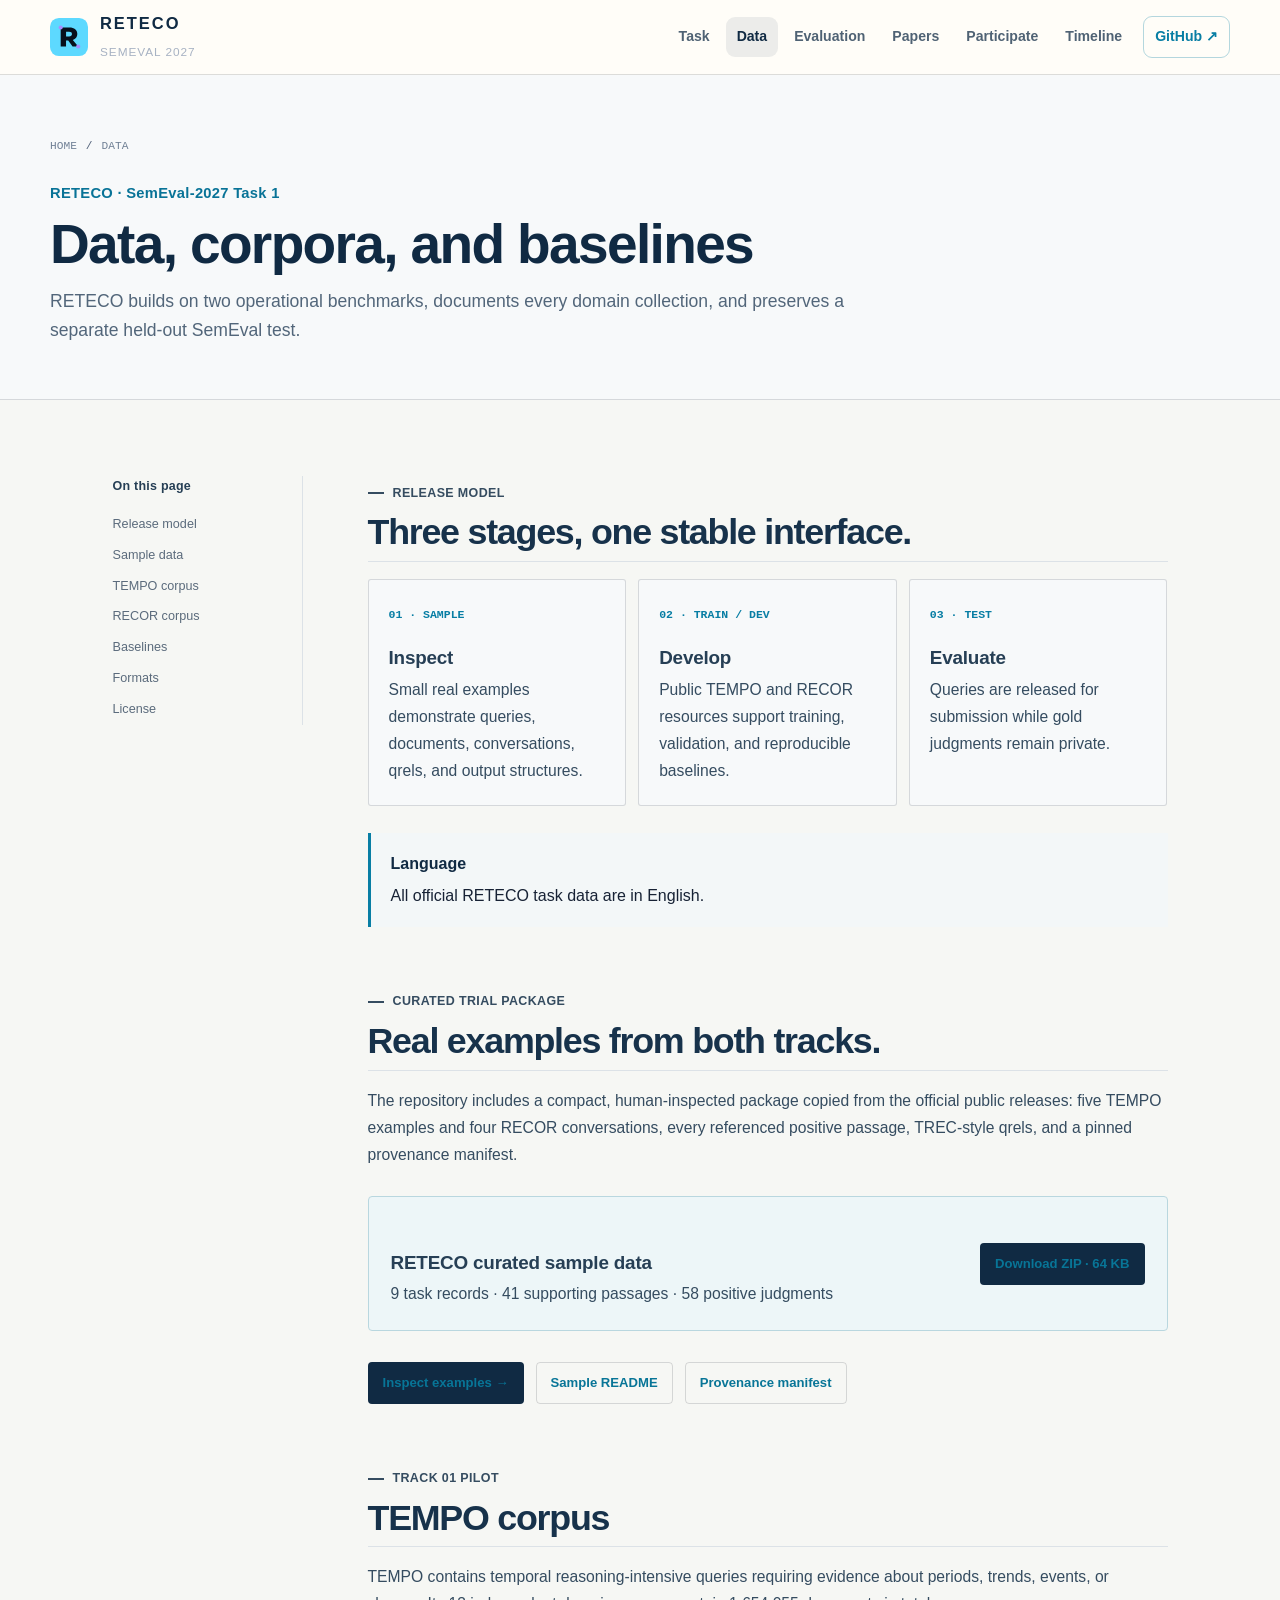
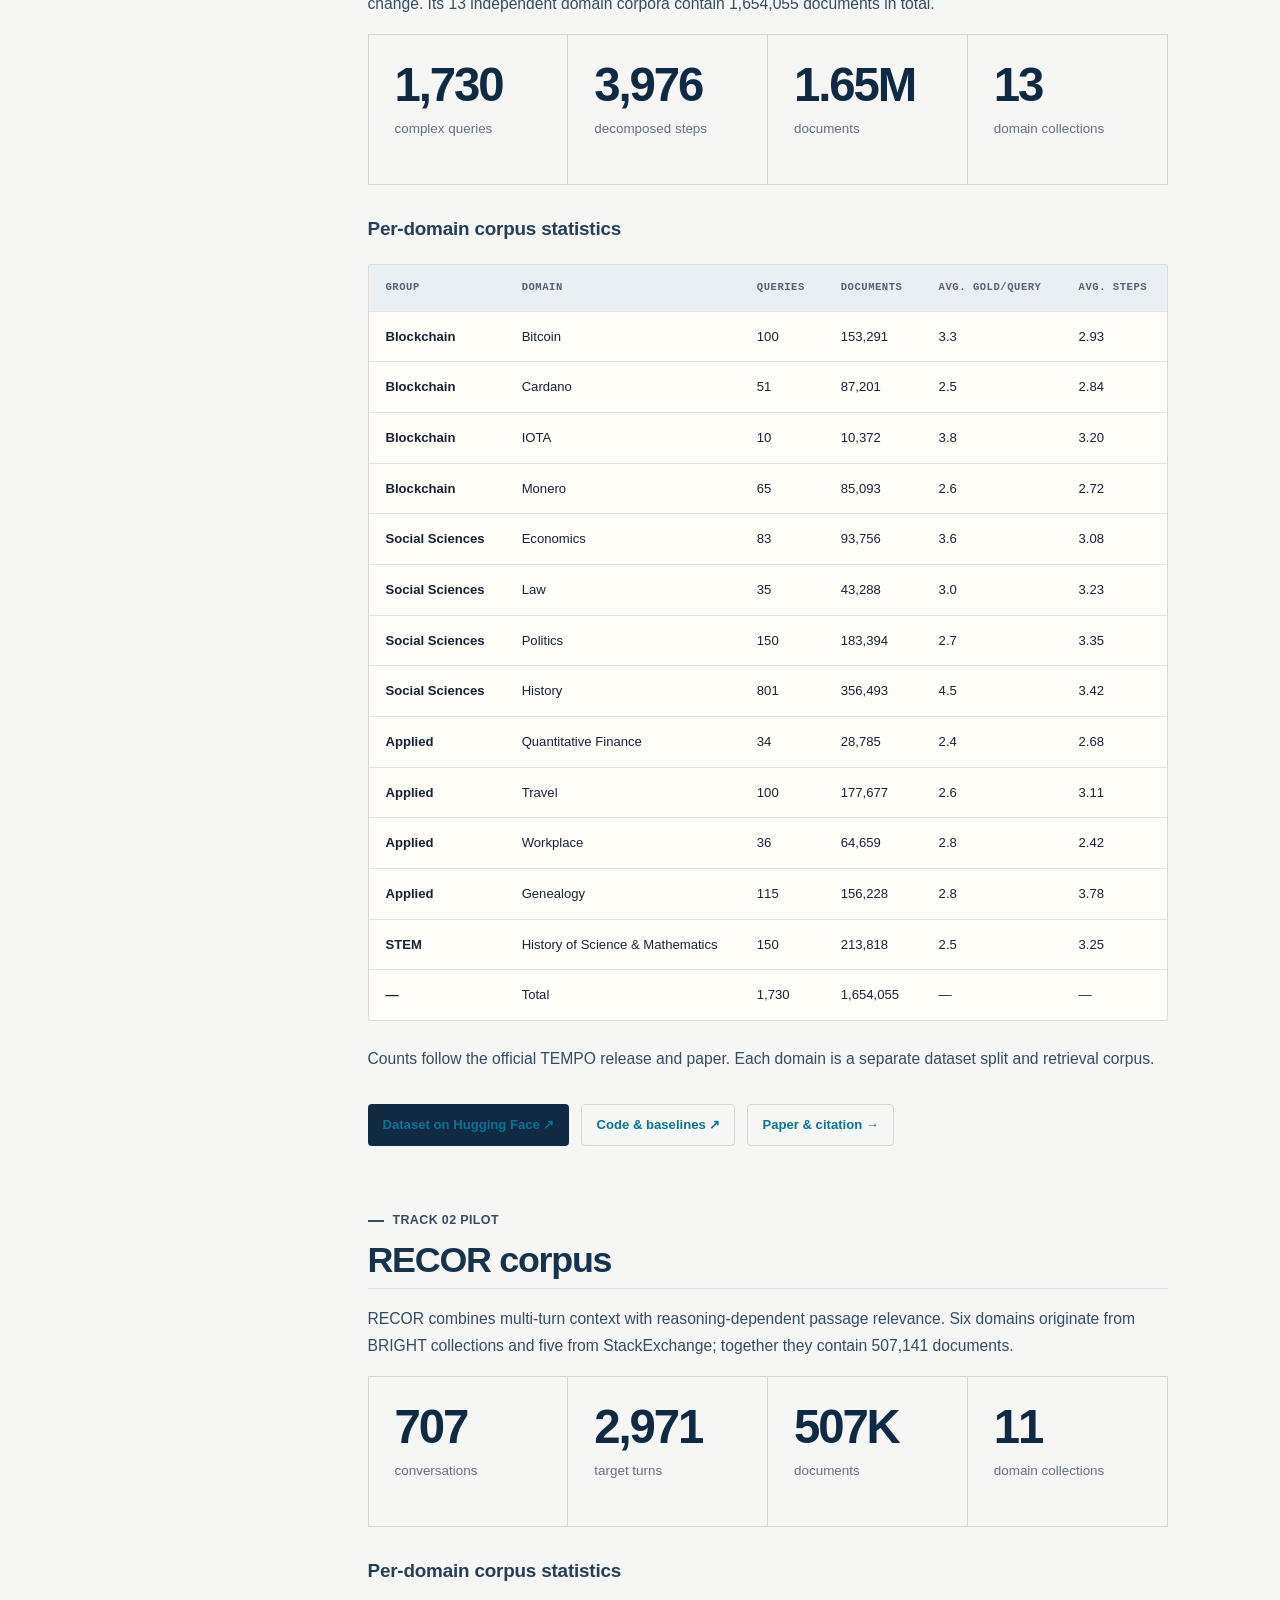
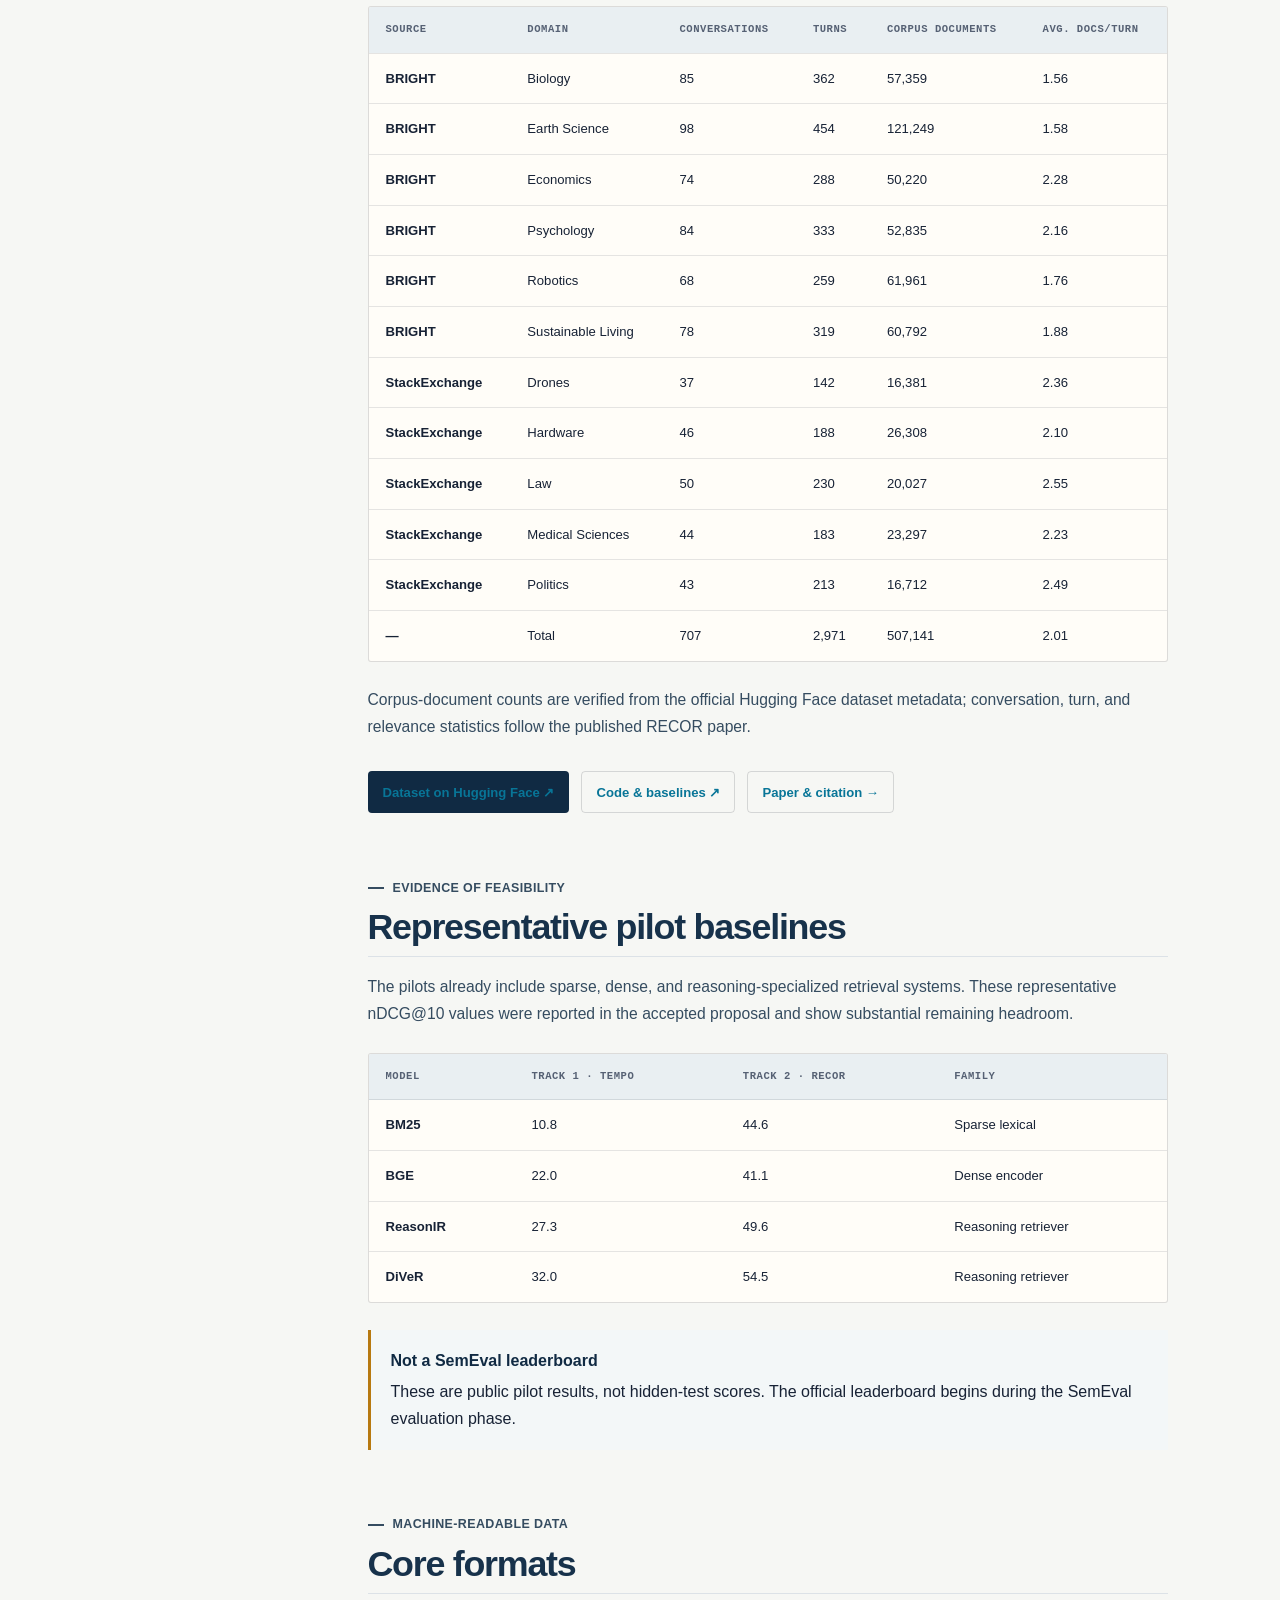
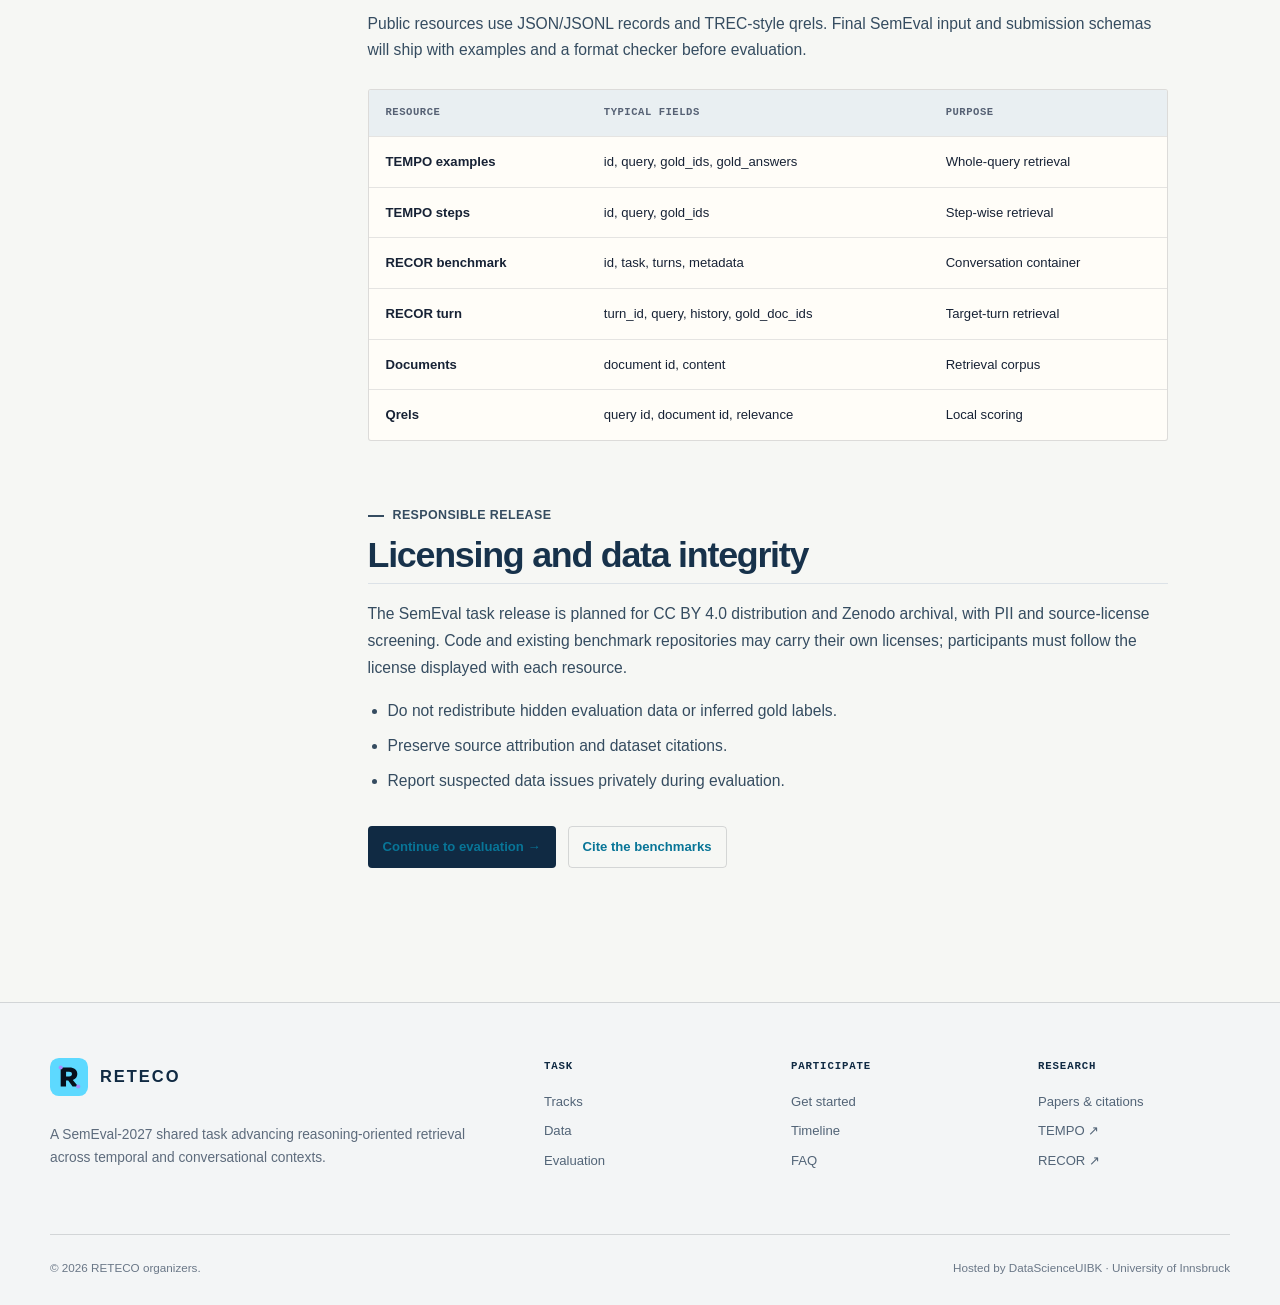
==== commit a0912ee7: "Align all subpages with academic documentation style" ====
--- a/docs/data.html
+++ b/docs/data.html
@@ -10,7 +10,7 @@
 <a class="skip-link" href="#main">Skip to content</a>
 <header class="site-header"><div class="shell nav-wrap"><a class="brand" href="index.html"><img class="brand-mark" src="assets/brand/reteco-mark.svg" alt=""><span><span class="brand-name">RETECO</span><br><span class="brand-event">SemEval 2027</span></span></a><button class="nav-toggle" type="button" aria-label="Open navigation" aria-expanded="false"><span></span><span></span><span></span></button><nav class="nav-links" aria-label="Primary navigation"><a href="task.html">Task</a><a aria-current="page" href="data.html">Data</a><a href="evaluation.html">Evaluation</a><a href="papers.html">Papers</a><a href="participate.html">Participate</a><a href="timeline.html">Timeline</a><a class="nav-cta" href="https://github.com/DataScienceUIBK/RETECO" target="_blank" rel="noreferrer">GitHub ↗</a></nav></div></header>
 <main id="main">
-  <header class="page-hero"><div class="shell"><div class="breadcrumbs"><a href="index.html">Home</a><span>/</span>Data</div><p class="eyebrow">Data, corpora & baselines</p><h1>Public foundations. Hidden evaluation.</h1><p class="lede">RETECO builds on two operational benchmarks, documents every domain collection, and preserves a separate held-out SemEval test.</p></div></header>
+  <header class="page-hero"><div class="shell"><div class="breadcrumbs"><a href="index.html">Home</a><span>/</span>Data</div><p class="eyebrow">RETECO · SemEval-2027 Task 1</p><h1>Data, corpora, and baselines</h1><p class="lede">RETECO builds on two operational benchmarks, documents every domain collection, and preserves a separate held-out SemEval test.</p></div></header>
   <section class="section"><div class="shell toc-layout">
     <aside class="toc"><strong>On this page</strong><a href="#releases">Release model</a><a href="#samples">Sample data</a><a href="#tempo">TEMPO corpus</a><a href="#recor">RECOR corpus</a><a href="#baselines">Baselines</a><a href="#formats">Formats</a><a href="#license">License</a></aside>
     <div class="prose">
--- a/docs/assets/css/site.css
+++ b/docs/assets/css/site.css
@@ -38,7 +38,7 @@
   inset: 0;
   z-index: 100;
   pointer-events: none;
-  opacity: .032;
+  display: none;
   content: "";
   background-image: url("data:image/svg+xml,%3Csvg viewBox='0 0 180 180' xmlns='http://www.w3.org/2000/svg'%3E%3Cfilter id='n'%3E%3CfeTurbulence type='fractalNoise' baseFrequency='.9' numOctaves='4' stitchTiles='stitch'/%3E%3C/filter%3E%3Crect width='100%25' height='100%25' filter='url(%23n)' opacity='.55'/%3E%3C/svg%3E");
 }
@@ -62,7 +62,7 @@
 .skip-link:focus { transform: translateY(0); }
 
 .shell { width: min(calc(100% - 40px), var(--content)); margin-inline: auto; }
-.section { padding: 105px 0; }
+.section { padding: 76px 0; }
 .section--compact { padding: 70px 0; }
 .section--dark { background: #1d3f59; color: var(--white); }
 .section--white { background: var(--white); }
@@ -104,9 +104,10 @@
   margin: 0 0 17px;
   color: var(--cyan-deep);
   font-family: var(--font-mono);
-  font-size: .76rem;
+  font-size: 1rem;
   font-weight: 800;
-  letter-spacing: .12em;
+  line-height: 1.45;
+  letter-spacing: .09em;
   text-transform: uppercase;
 }
 .section--dark .eyebrow { color: var(--cyan); }
@@ -220,7 +221,7 @@
 .track-card::after { position: absolute; right: -90px; bottom: -130px; width: 300px; height: 300px; border: 1px solid currentColor; border-radius: 50%; opacity: .16; content: ""; }
 .track-card--time { color: var(--cyan); }
 .track-card--talk { color: var(--violet); }
-.track-number { font-family: var(--font-mono); font-size: .7rem; font-weight: 800; letter-spacing: .12em; text-transform: uppercase; }
+.track-number { font-family: var(--font-mono); font-size: .92rem; font-weight: 850; line-height: 1.4; letter-spacing: .09em; text-transform: uppercase; }
 .track-card h3 { max-width: 420px; margin: 105px 0 18px; color: var(--white); font-size: clamp(2rem, 3.7vw, 3.2rem); }
 .track-card p { max-width: 510px; color: #bac4d2; }
 .pill-row { display: flex; flex-wrap: wrap; gap: 8px; margin-top: 25px; }
@@ -301,9 +302,9 @@
 .person h3 { margin-bottom: 6px; font-size: 1rem; }
 .person p { margin: 0; color: #667184; font-size: .76rem; line-height: 1.45; }
 
-.page-hero { position: relative; overflow: hidden; padding: 82px 0 75px; background: linear-gradient(135deg, #eaf4f5, #f5f4ef); color: var(--ink); }
-.page-hero::after { position: absolute; right: -80px; bottom: -220px; width: 580px; height: 580px; border: 1px solid rgba(8,126,164,.13); border-radius: 50%; content: ""; }
-.page-hero h1 { max-width: 990px; margin-bottom: 25px; font-size: clamp(2.8rem, 6vw, 5.4rem); }
+.page-hero { position: relative; overflow: hidden; padding: 62px 0 54px; border-bottom: 1px solid var(--line-light); background: #f7f9fa; color: var(--ink); }
+.page-hero::after { display: none; }
+.page-hero h1 { max-width: 990px; margin-bottom: 20px; font-size: clamp(2.5rem, 5vw, 4.25rem); }
 .page-hero .lede { color: #52667a; }
 .breadcrumbs { margin-bottom: 40px; color: #708095; font-family: var(--font-mono); font-size: .7rem; text-transform: uppercase; }
 .breadcrumbs a { text-decoration: none; }
@@ -403,17 +404,106 @@
 .faq details[open] summary::after { content: "−"; }
 .faq details p { max-width: 780px; padding: 0 0 24px; color: #5b687b; }
 
-.cta-band { padding: 75px 0; background: var(--cyan); color: var(--ink); }
+.cta-band { padding: 48px 0; border-top: 1px solid var(--line-light); background: #edf3f5; color: var(--ink); }
 .cta-band .shell { display: flex; align-items: center; justify-content: space-between; gap: 50px; }
-.cta-band h2 { max-width: 780px; margin: 0; font-size: clamp(2rem, 4vw, 3.5rem); }
-
-.site-footer { padding: 68px 0 28px; background: var(--ink); color: var(--white); }
+.cta-band h2 { max-width: 780px; margin: 0; font-size: clamp(1.6rem, 3vw, 2.35rem); }
+
+.site-footer { padding: 55px 0 28px; border-top: 1px solid var(--line-light); background: #f3f5f6; color: var(--ink); }
 .footer-grid { display: grid; grid-template-columns: 1.6fr repeat(3, .7fr); gap: 55px; }
-.footer-brand p { max-width: 420px; margin-top: 20px; color: #9facbd; font-size: .86rem; }
-.footer-col strong { display: block; margin-bottom: 15px; color: #f0f4f8; font-family: var(--font-mono); font-size: .67rem; letter-spacing: .08em; text-transform: uppercase; }
-.footer-col a { display: block; margin: 8px 0; color: #aab6c6; font-size: .82rem; text-decoration: none; }
-.footer-col a:hover { color: var(--cyan); }
-.footer-bottom { display: flex; justify-content: space-between; gap: 20px; margin-top: 62px; padding-top: 23px; border-top: 1px solid var(--line-dark); color: #77869a; font-size: .73rem; }
+.footer-brand p { max-width: 420px; margin-top: 20px; color: #5d6b7c; font-size: .86rem; }
+.footer-col strong { display: block; margin-bottom: 15px; color: var(--ink); font-family: var(--font-mono); font-size: .67rem; letter-spacing: .08em; text-transform: uppercase; }
+.footer-col a { display: block; margin: 8px 0; color: #526477; font-size: .82rem; text-decoration: none; }
+.footer-col a:hover { color: var(--cyan-deep); }
+.footer-bottom { display: flex; justify-content: space-between; gap: 20px; margin-top: 50px; padding-top: 23px; border-top: 1px solid var(--line-light); color: #6a7787; font-size: .73rem; }
+
+/* Academic shared-task homepage */
+.academic-home { background: #fff; }
+.academic-intro { padding: 72px 0 48px; border-bottom: 1px solid #dce2e7; background: #f8fafb; }
+.academic-intro-inner { max-width: 980px; }
+.task-kicker { margin-bottom: 13px; color: #087397; font-size: 1rem; font-weight: 750; letter-spacing: .02em; }
+.academic-intro h1 { max-width: 940px; margin-bottom: 18px; color: #142f49; font-size: clamp(2.55rem, 4.2vw, 3.75rem); line-height: 1.1; letter-spacing: -.03em; }
+.academic-summary { max-width: 850px; margin-bottom: 18px; color: #40556a; font-size: 1.3rem; line-height: 1.55; }
+.status-note { display: inline-block; margin-bottom: 34px; padding: 8px 12px; border-left: 3px solid #1684a6; background: #eaf4f7; color: #27465a; font-size: .92rem; }
+.intro-organizers { padding-top: 27px; border-top: 1px solid #d7dee4; }
+.intro-organizers h2 { margin-bottom: 19px; font-size: 1.25rem; letter-spacing: -.015em; }
+.intro-organizers ul { display: grid; grid-template-columns: repeat(5, 1fr); gap: 18px; margin: 0; padding: 0; list-style: none; }
+.intro-organizers li { min-width: 0; }
+.intro-organizers strong, .intro-organizers span { display: block; }
+.intro-organizers strong { margin-bottom: 4px; color: #17324b; font-size: .9rem; line-height: 1.35; }
+.intro-organizers span { color: #647284; font-size: .76rem; line-height: 1.4; }
+.organizer-role { margin: 16px 0 0; color: #6a7787; font-size: .76rem; }
+.academic-layout { display: grid; grid-template-columns: minmax(0, 760px) 280px; gap: 80px; align-items: start; padding-top: 62px; padding-bottom: 80px; }
+.academic-content section { margin-bottom: 54px; scroll-margin-top: 100px; }
+.academic-content section:last-child { margin-bottom: 0; }
+.academic-content h2 { margin: 0 0 18px; padding-bottom: 9px; border-bottom: 1px solid #dce2e7; color: #17324b; font-size: 1.85rem; letter-spacing: -.02em; }
+.academic-content h3 { margin: 31px 0 11px; color: #213c54; font-size: 1.25rem; letter-spacing: -.015em; }
+.academic-content p, .academic-content li { color: #344b60; font-size: 1.02rem; line-height: 1.75; }
+.academic-content ul { padding-left: 1.3rem; }
+.academic-content li { margin-bottom: 8px; }
+.academic-content a, .academic-sidebar a, .academic-footer a { color: #087397; text-decoration-thickness: 1px; text-underline-offset: 3px; }
+.plain-link-list { margin-top: 21px; }
+.academic-sidebar { position: sticky; top: 98px; border-left: 1px solid #dce2e7; padding-left: 27px; }
+.academic-sidebar section { margin-bottom: 35px; }
+.academic-sidebar h2 { margin-bottom: 13px; color: #17324b; font-size: 1.05rem; letter-spacing: 0; }
+.academic-sidebar p, .academic-sidebar li, .academic-sidebar dt, .academic-sidebar dd { color: #526477; font-size: .84rem; line-height: 1.55; }
+.date-list { margin: 0; }
+.date-list div { padding: 10px 0; border-bottom: 1px solid #e1e6ea; }
+.date-list dt { color: #263f55; font-weight: 750; }
+.date-list dd { margin: 2px 0 0; }
+.sidebar-note { margin-top: 14px; }
+.sidebar-links { margin: 0; padding-left: 1.1rem; }
+.sidebar-links li { margin-bottom: 7px; }
+.academic-footer { padding: 34px 0; border-top: 1px solid #dce2e7; background: #f5f7f8; }
+.academic-footer p { margin: 5px 0; color: #5c6a79; font-size: .79rem; }
+.academic-footer strong { color: #213b52; }
+
+/* Academic documentation pages */
+.page-hero .shell { max-width: var(--content); }
+.page-hero .breadcrumbs { margin-bottom: 25px; }
+.page-hero .eyebrow { margin-bottom: 10px; color: #087397; font-family: var(--font-sans); font-size: .92rem; letter-spacing: .02em; text-transform: none; }
+.page-hero .eyebrow::before { display: none; }
+.page-hero h1 { max-width: 860px; margin-bottom: 13px; font-size: clamp(2.35rem, 4.3vw, 3.7rem); letter-spacing: -.03em; }
+.page-hero .lede { max-width: 820px; margin-bottom: 0; font-size: 1.1rem; line-height: 1.65; }
+.toc-layout { grid-template-columns: 190px minmax(0, 800px); gap: 65px; justify-content: center; }
+.toc { padding: 0 22px 0 0; border: 0; border-right: 1px solid #dce2e7; border-radius: 0; background: transparent; }
+.toc strong { color: #263f55; font-family: var(--font-sans); font-size: .78rem; letter-spacing: .02em; text-transform: none; }
+.toc a { padding: 5px 0; color: #5b6b7c; font-size: .79rem; }
+.prose { max-width: 800px; }
+.prose > section { margin-bottom: 58px; }
+.prose > section > .eyebrow { margin-bottom: 9px; font-family: var(--font-sans); font-size: .78rem; letter-spacing: .03em; }
+.prose > section > .eyebrow::before { width: 16px; }
+.prose h2 { margin-bottom: 17px; padding-bottom: 9px; border-bottom: 1px solid #dce2e7; color: #17324b; font-size: clamp(1.65rem, 2.8vw, 2.25rem); }
+.prose h3 { color: #263f55; font-size: 1.18rem; letter-spacing: -.01em; }
+.prose p, .prose li { color: #354c60; font-size: .98rem; line-height: 1.72; }
+.io-grid, .phase-grid { gap: 12px; }
+.io-card, .phase { border-radius: 3px; background: #f7f9fa; }
+.io-card { padding: 18px; }
+.io-card h3 { margin-top: 14px; }
+.phase { padding: 20px; }
+.phase h3 { margin-top: 22px; }
+.paper-card { padding: 24px 0; border: 0; border-top: 1px solid #dce2e7; border-radius: 0; background: transparent; }
+.paper-card h3 { font-size: 1.35rem; }
+.paper-summary { margin-top: 17px; }
+.button { min-height: 42px; padding: 9px 14px; border-radius: 4px; font-size: .82rem; }
+.callout { padding: 18px 20px; background: #f3f7f8; }
+.metric-card { padding: 23px; border: 1px solid #dce2e7; border-radius: 4px; box-shadow: none; }
+.metric-primary strong { font-size: clamp(2rem, 4vw, 3rem); }
+.sample-frame { border-radius: 4px; }
+.sample-head { padding: 14px 17px; }
+.sample-body { padding: 20px; }
+.sample-turn { border-radius: 3px; }
+.download-card { padding: 22px; border: 1px solid #b9d7df; border-radius: 4px; background: #edf6f8; }
+.data-table-wrap { border-radius: 3px; }
+.code-block { border-radius: 4px; }
+.faq summary { padding-top: 18px; padding-bottom: 18px; }
+main > .cta-band { display: none; }
+.timeline--light { margin-top: 12px; }
+.timeline--light .timeline-item { grid-template-columns: 145px 1fr; }
+.timeline--light .timeline-item h3 { font-size: 1rem; }
+.timeline--light .timeline-item p { font-size: .82rem; }
+.page-hero + .section > .shell.split { max-width: 1040px; gap: 60px; }
+.page-hero + .section > .shell.split h2 { font-size: clamp(1.9rem, 3.5vw, 2.7rem); }
+.page-hero + .section > .shell.split .lede { font-size: 1rem; line-height: 1.7; }
 
 .reveal { opacity: 0; transform: translateY(18px); transition: opacity .65s ease, transform .65s ease; }
 .reveal.is-visible { opacity: 1; transform: none; }
@@ -427,10 +517,12 @@
   .organizer-row { grid-template-columns: repeat(3, 1fr); }
   .resource-grid { grid-template-columns: 1fr 1fr; }
   .toc-layout { grid-template-columns: 1fr; }
-  .toc { position: relative; top: auto; display: flex; flex-wrap: wrap; gap: 0 18px; }
+  .toc { position: relative; top: auto; display: flex; flex-wrap: wrap; gap: 0 18px; padding: 0 0 17px; border-right: 0; border-bottom: 1px solid #dce2e7; }
   .toc strong { width: 100%; }
   .footer-grid { grid-template-columns: 1.3fr 1fr 1fr; }
   .footer-brand { grid-column: 1 / -1; }
+  .intro-organizers ul { grid-template-columns: repeat(3, 1fr); }
+  .academic-layout { grid-template-columns: minmax(0, 1fr) 250px; gap: 45px; }
 }
 
 @media (max-width: 880px) {
@@ -461,6 +553,10 @@
   .download-card { align-items: flex-start; flex-direction: column; }
   .footer-grid { grid-template-columns: 1fr 1fr; }
   .footer-brand { grid-column: 1 / -1; }
+  .academic-intro { padding: 52px 0 38px; }
+  .academic-layout { grid-template-columns: 1fr; padding-top: 48px; padding-bottom: 60px; }
+  .academic-sidebar { position: static; padding: 32px 0 0; border-top: 1px solid #dce2e7; border-left: 0; }
+  .page-hero { padding: 48px 0 42px; }
 }
 
 @media (max-width: 480px) {
@@ -468,10 +564,15 @@
   .stat-grid, .people-grid, .organizer-row, .resource-grid, .footer-grid { grid-template-columns: 1fr; }
   .organizer-band-head { display: block; }
   .organizer-band-head .eyebrow { margin-bottom: 10px; }
+  .eyebrow { font-size: .86rem; letter-spacing: .07em; }
+  .track-number { font-size: .84rem; }
   .footer-brand { grid-column: auto; }
   .hero-actions .button { width: 100%; }
   .hero-panel { min-height: 360px; }
   .bubble { max-width: 88%; }
+  .intro-organizers ul { grid-template-columns: 1fr 1fr; gap: 17px; }
+  .academic-intro h1 { font-size: 2.45rem; }
+  .academic-summary { font-size: 1.08rem; }
 }
 
 @media (prefers-reduced-motion: reduce) {
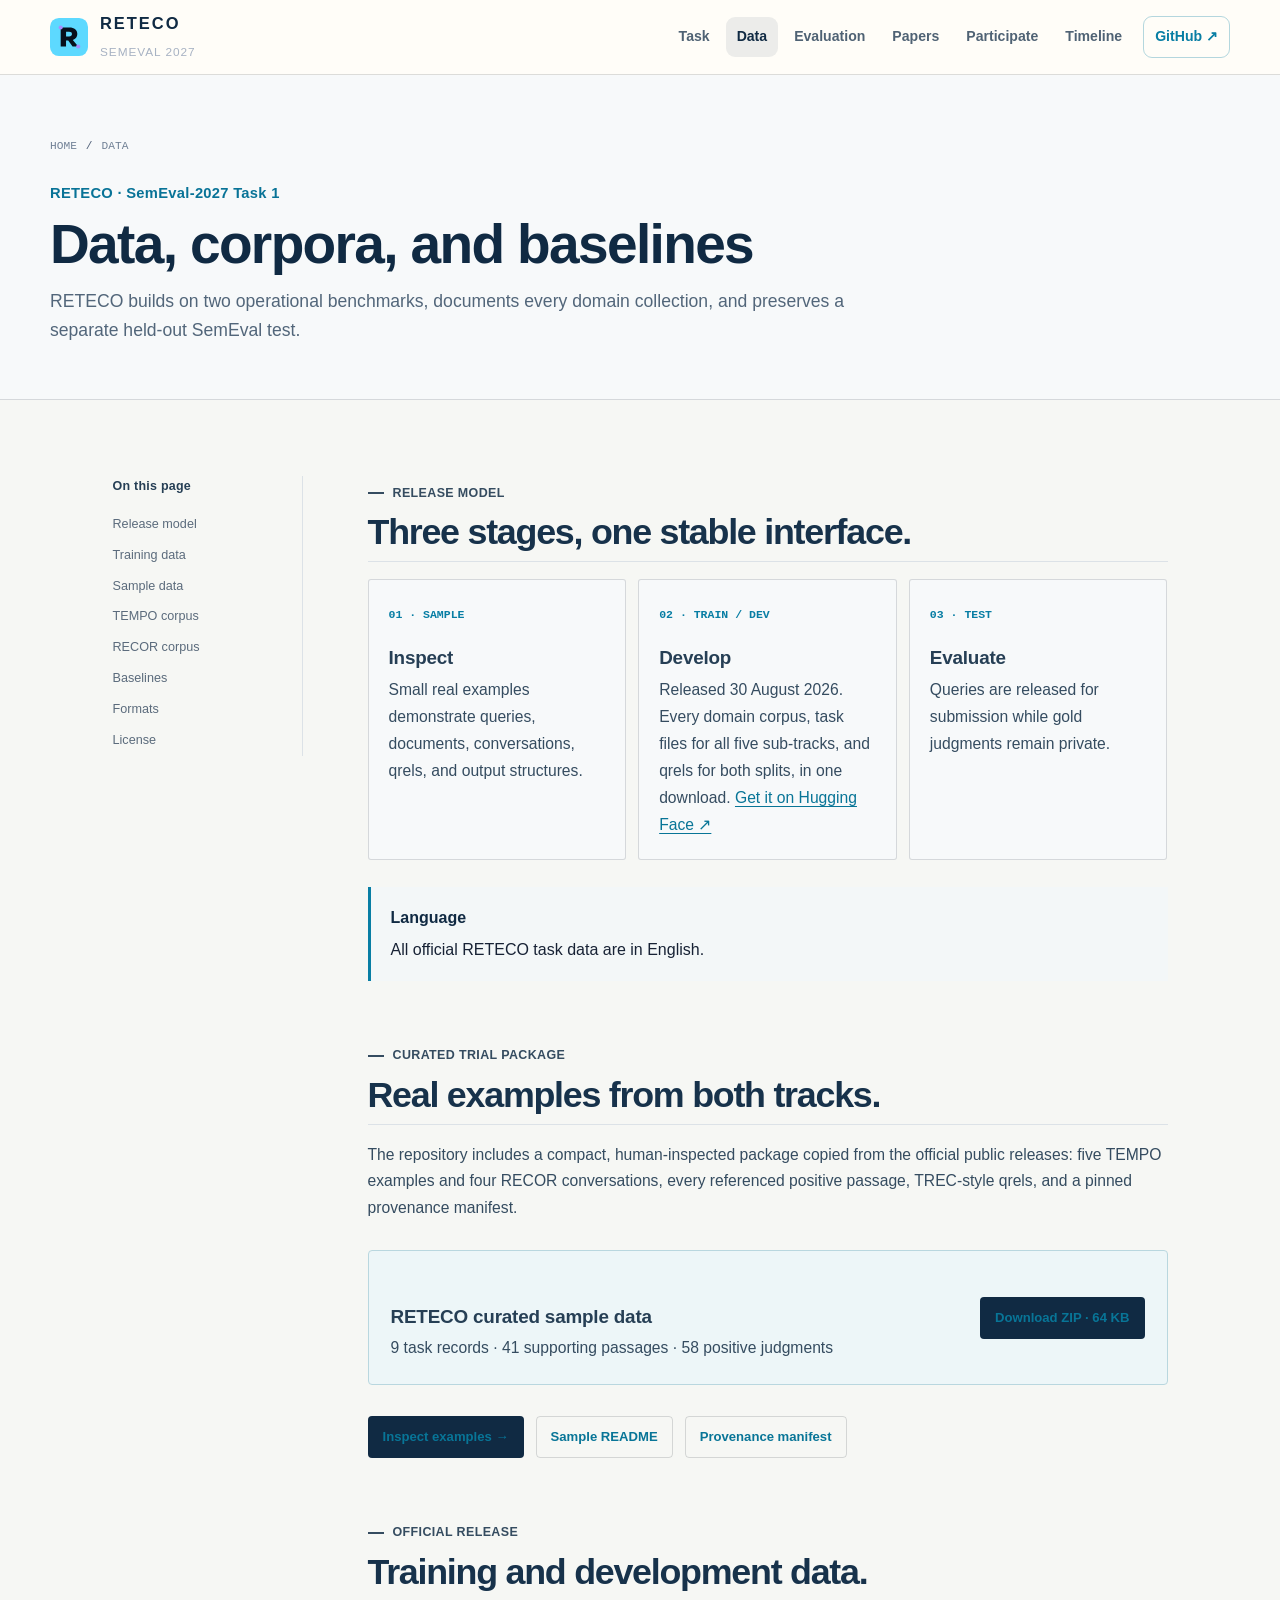
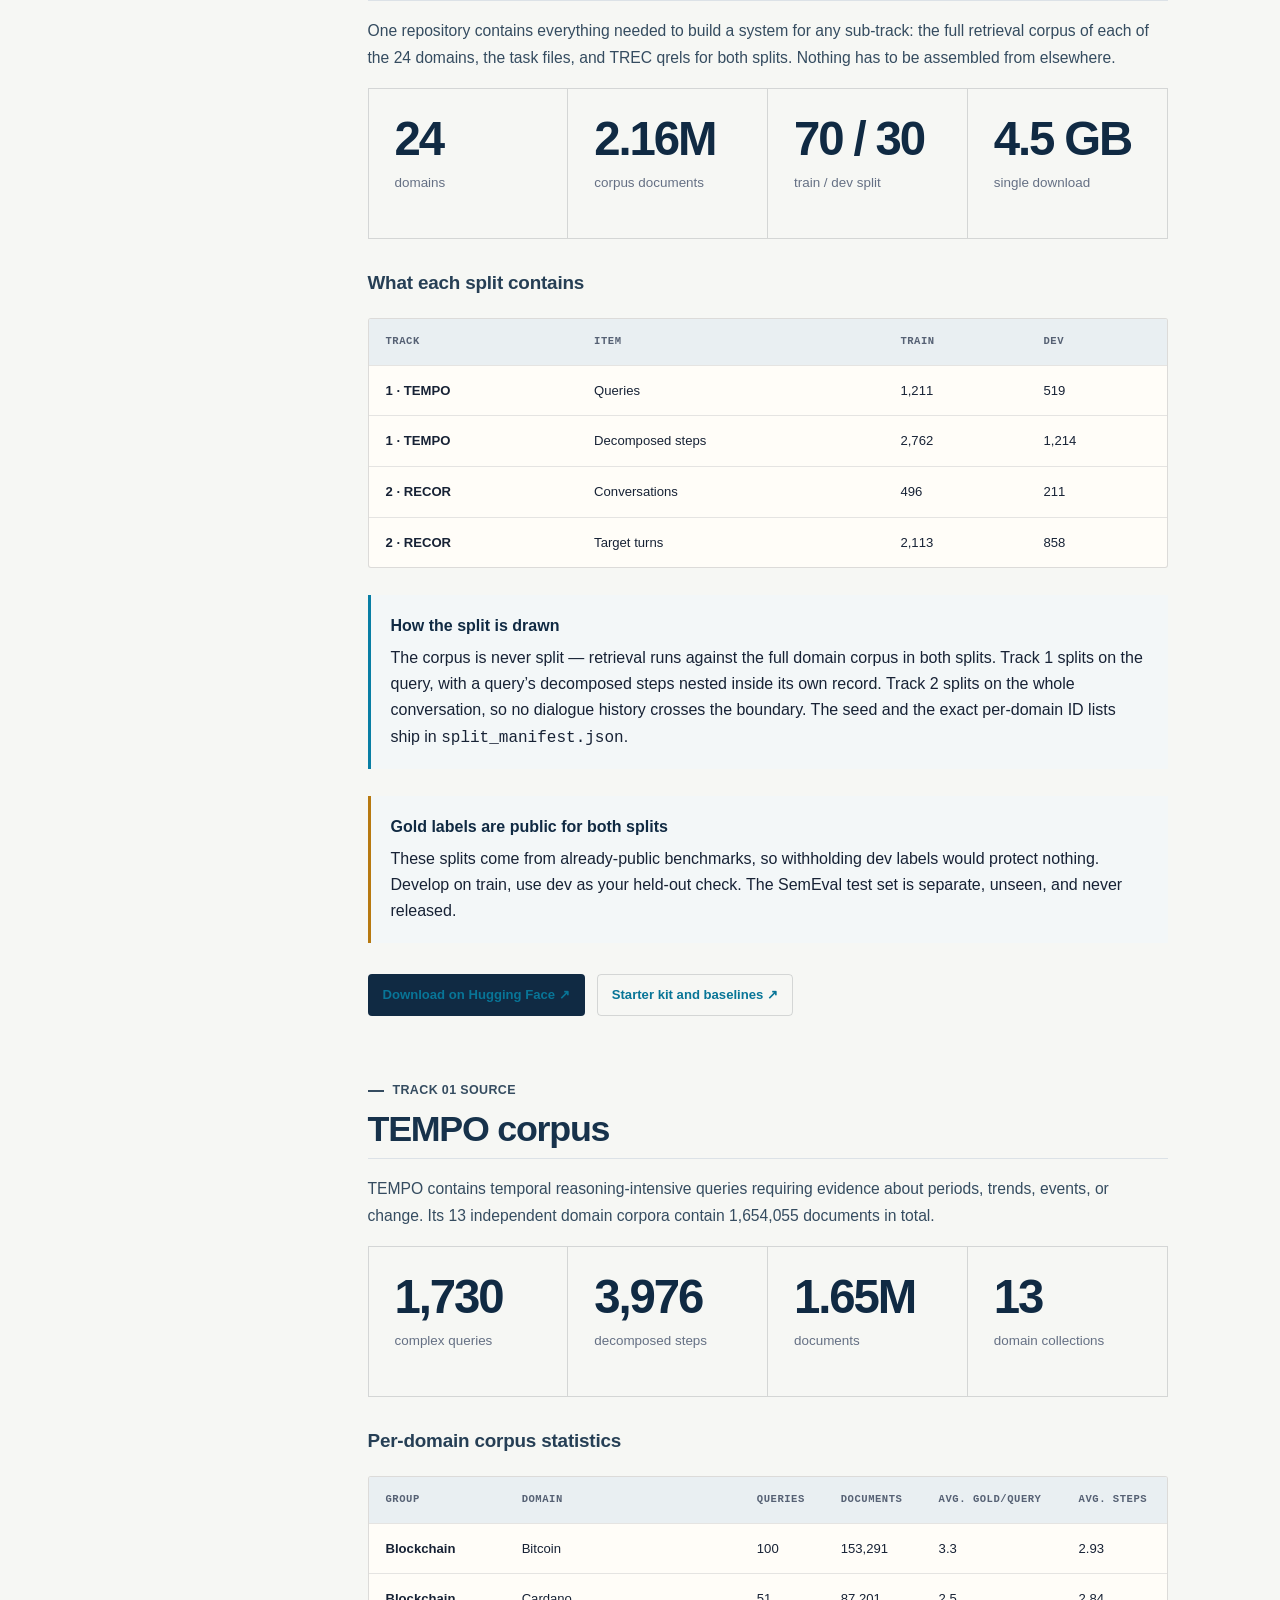
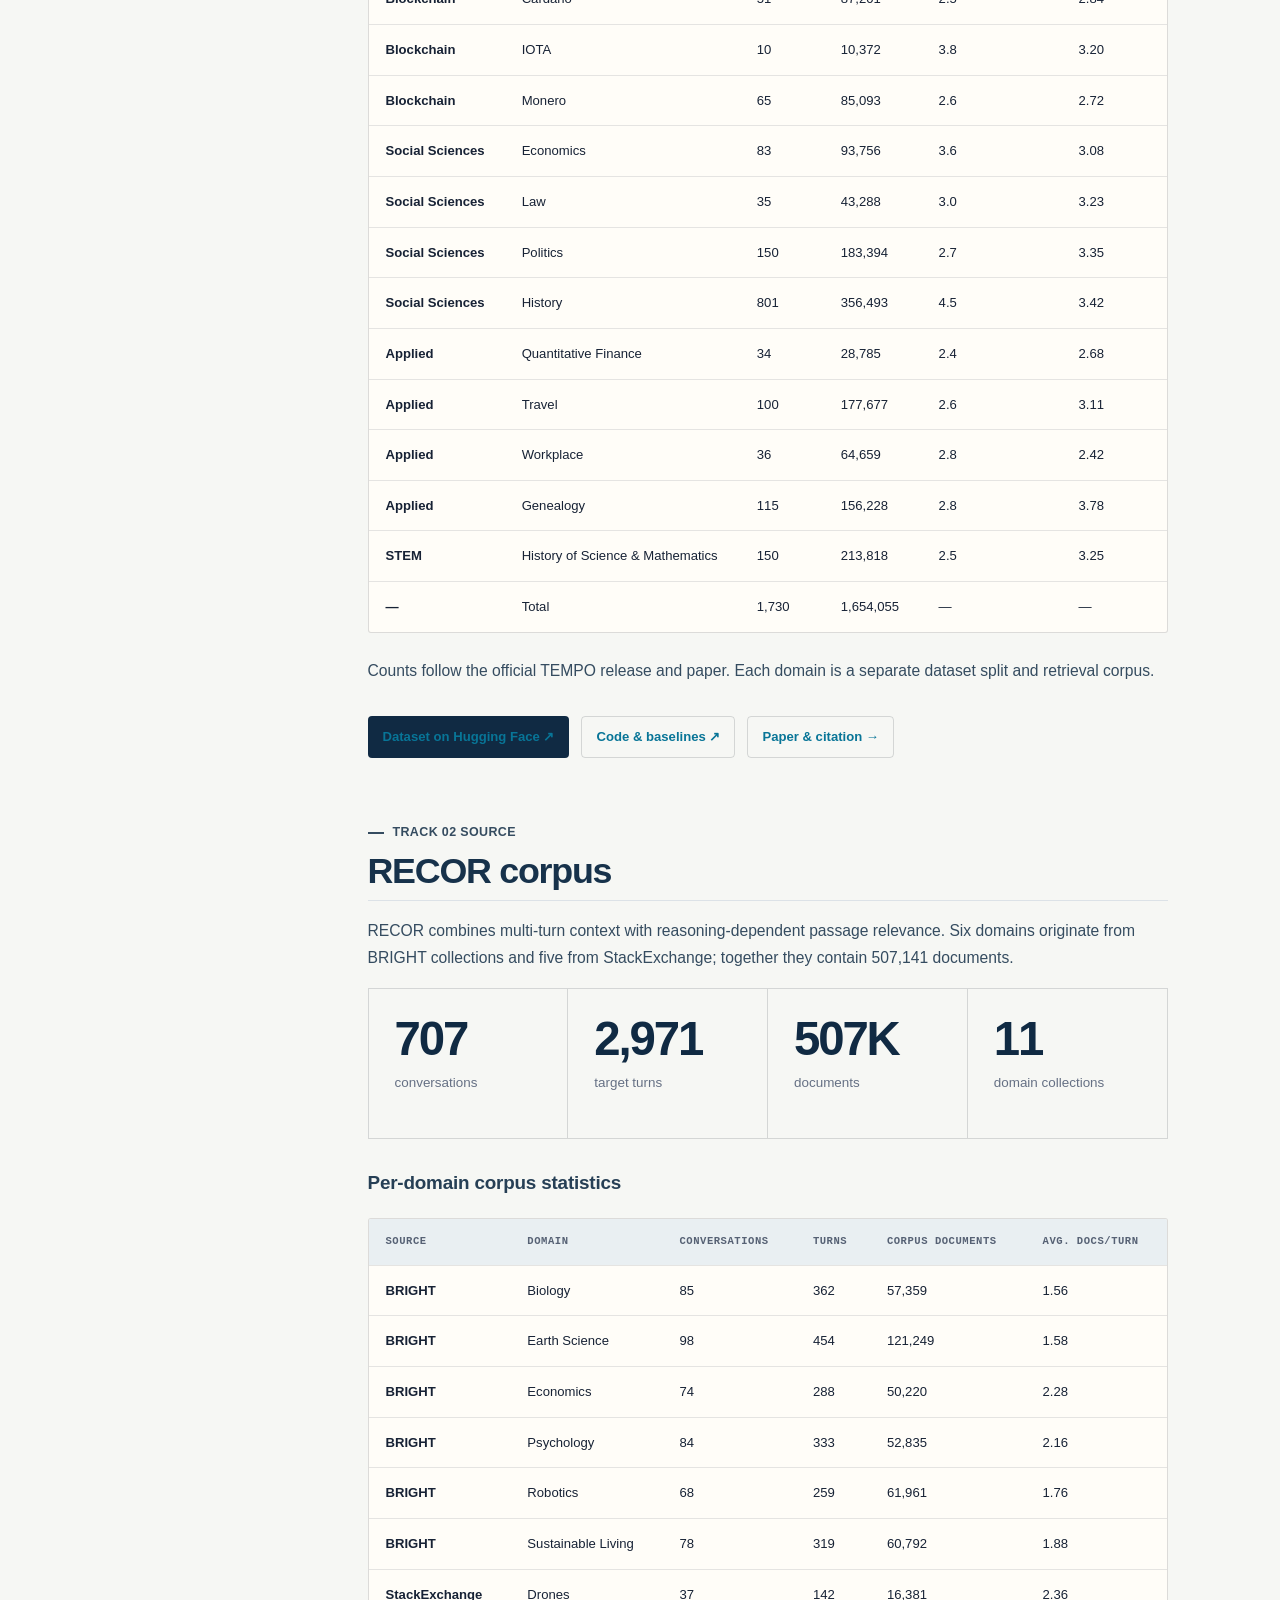
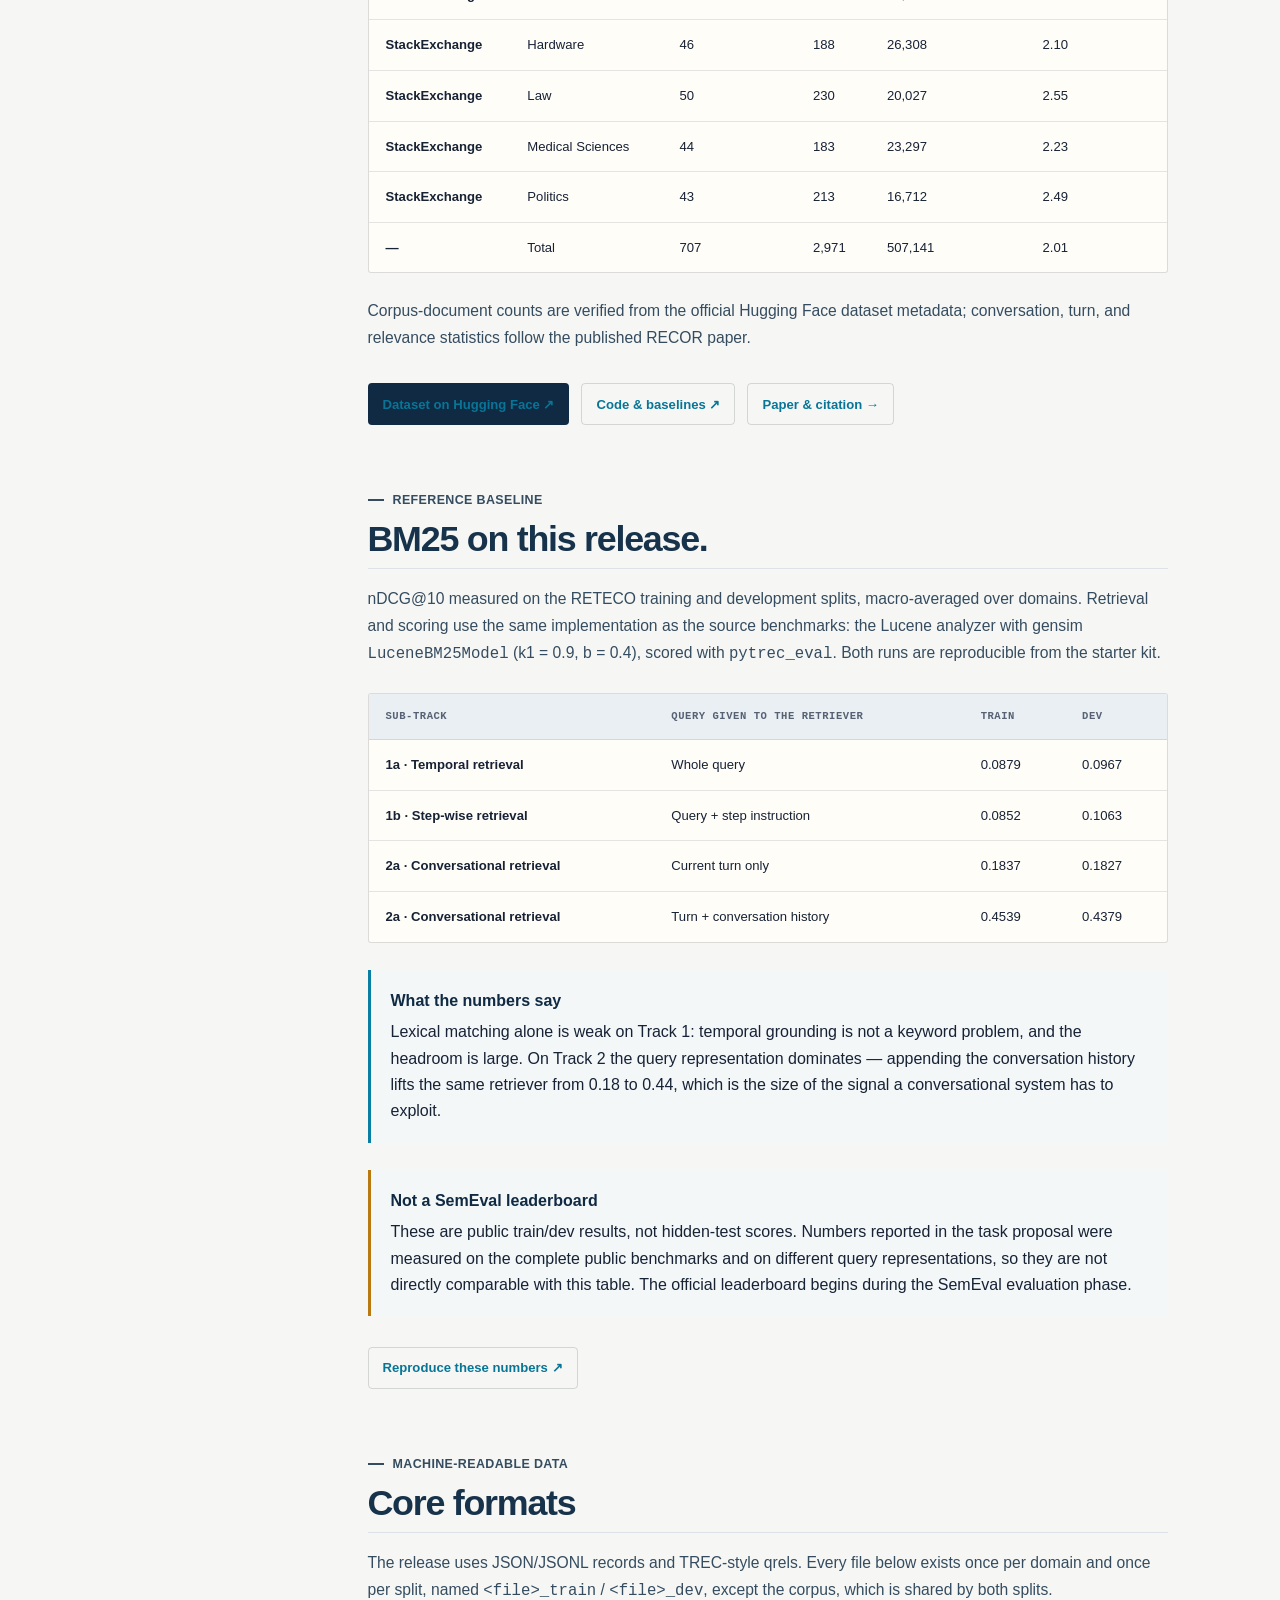
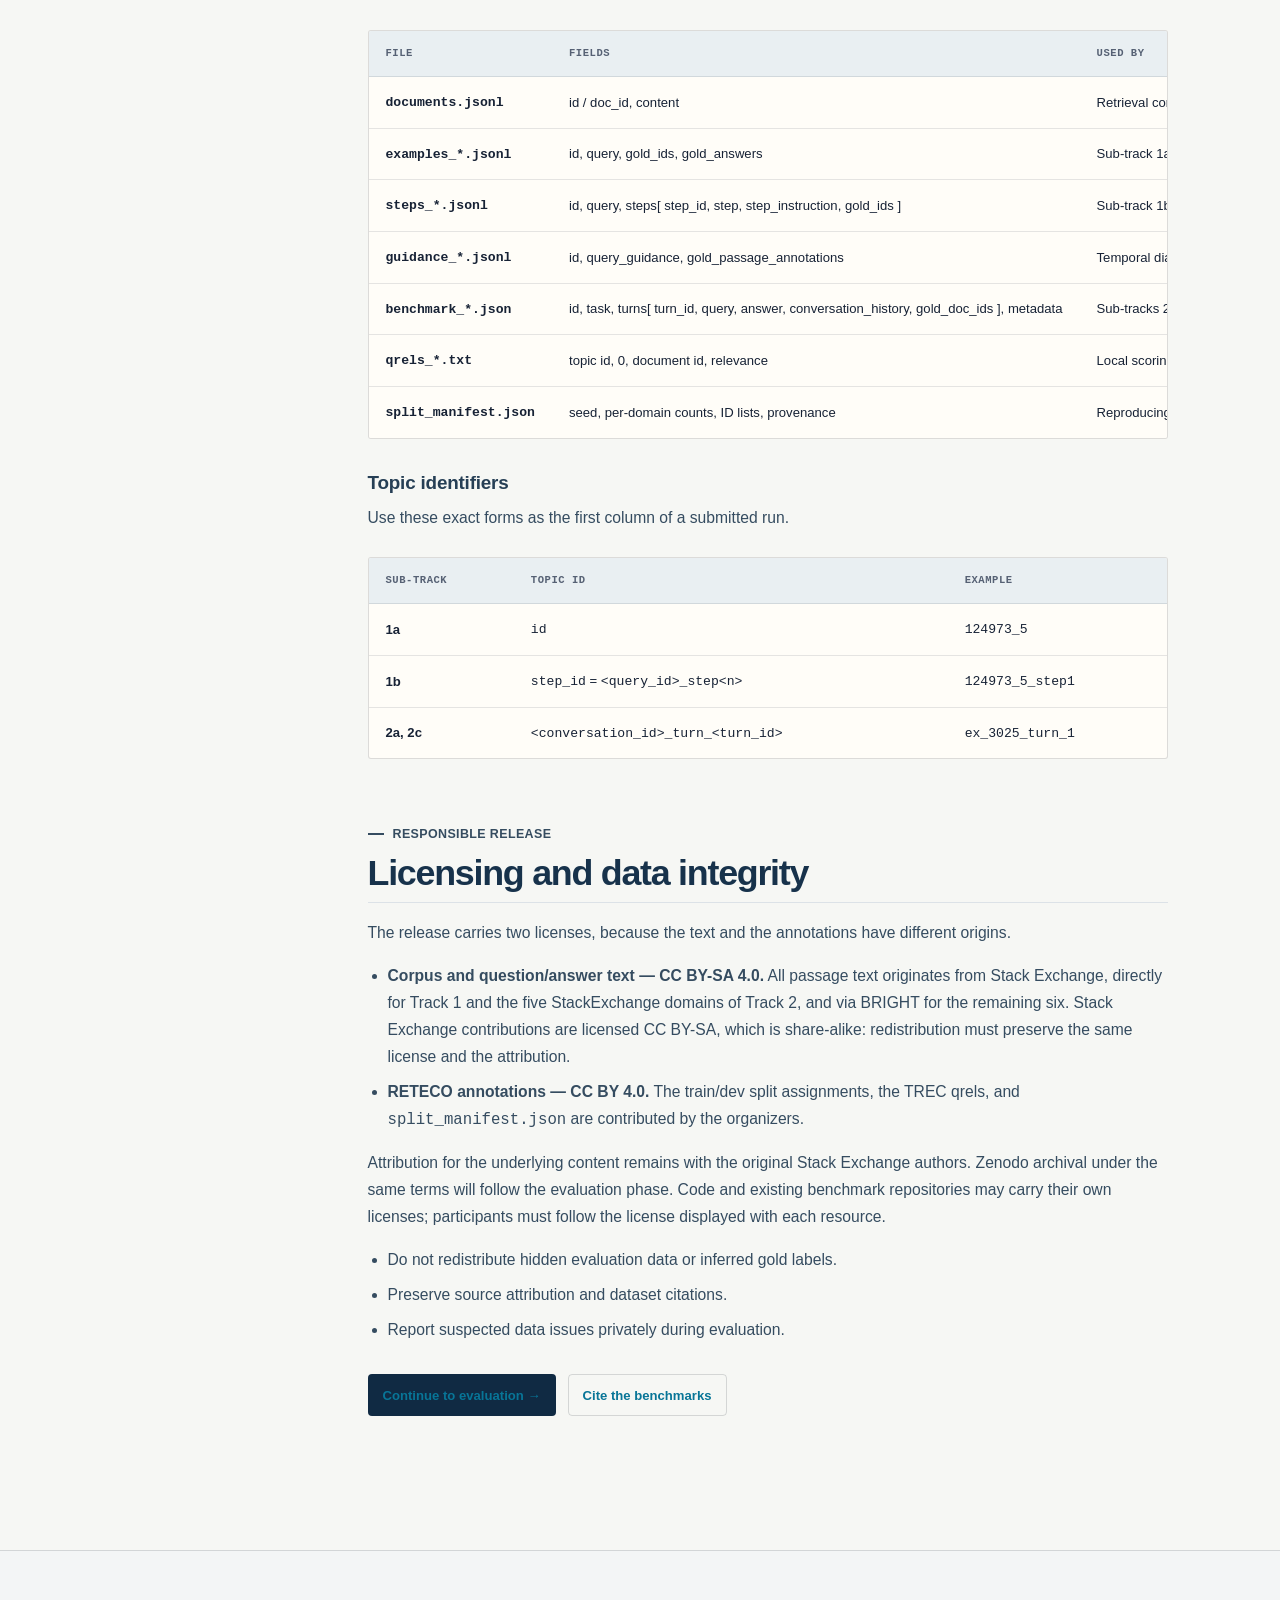
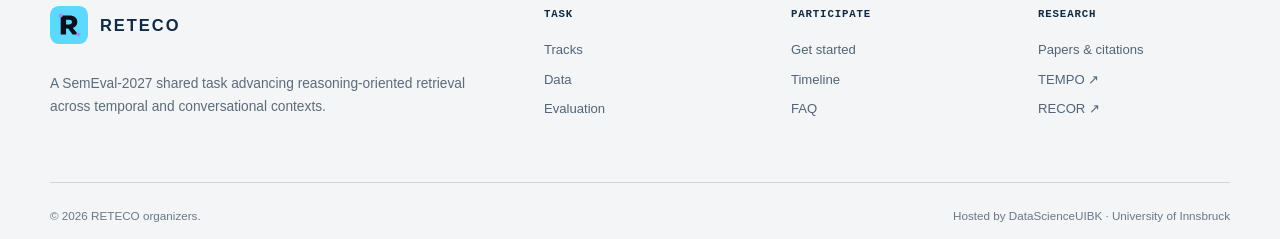
==== commit 4b25dd53: "Release training and development data; add starter kit Publish the RETECO SemEval-2027 train/dev rel" ====
--- a/docs/data.html
+++ b/docs/data.html
@@ -12,13 +12,15 @@
 <main id="main">
   <header class="page-hero"><div class="shell"><div class="breadcrumbs"><a href="index.html">Home</a><span>/</span>Data</div><p class="eyebrow">RETECO · SemEval-2027 Task 1</p><h1>Data, corpora, and baselines</h1><p class="lede">RETECO builds on two operational benchmarks, documents every domain collection, and preserves a separate held-out SemEval test.</p></div></header>
   <section class="section"><div class="shell toc-layout">
-    <aside class="toc"><strong>On this page</strong><a href="#releases">Release model</a><a href="#samples">Sample data</a><a href="#tempo">TEMPO corpus</a><a href="#recor">RECOR corpus</a><a href="#baselines">Baselines</a><a href="#formats">Formats</a><a href="#license">License</a></aside>
+    <aside class="toc"><strong>On this page</strong><a href="#releases">Release model</a><a href="#release">Training data</a><a href="#samples">Sample data</a><a href="#tempo">TEMPO corpus</a><a href="#recor">RECOR corpus</a><a href="#baselines">Baselines</a><a href="#formats">Formats</a><a href="#license">License</a></aside>
     <div class="prose">
-      <section id="releases"><p class="eyebrow">Release model</p><h2>Three stages, one stable interface.</h2><div class="phase-grid"><article class="phase"><code>01 · SAMPLE</code><h3>Inspect</h3><p>Small real examples demonstrate queries, documents, conversations, qrels, and output structures.</p></article><article class="phase"><code>02 · TRAIN / DEV</code><h3>Develop</h3><p>Public TEMPO and RECOR resources support training, validation, and reproducible baselines.</p></article><article class="phase"><code>03 · TEST</code><h3>Evaluate</h3><p>Queries are released for submission while gold judgments remain private.</p></article></div><div class="callout"><strong>Language</strong>All official RETECO task data are in English.</div></section>
+      <section id="releases"><p class="eyebrow">Release model</p><h2>Three stages, one stable interface.</h2><div class="phase-grid"><article class="phase"><code>01 · SAMPLE</code><h3>Inspect</h3><p>Small real examples demonstrate queries, documents, conversations, qrels, and output structures.</p></article><article class="phase"><code>02 · TRAIN / DEV</code><h3>Develop</h3><p>Released 30 August 2026. Every domain corpus, task files for all five sub-tracks, and qrels for both splits, in one download. <a href="https://huggingface.co/datasets/DataScience-UIBK/RETECO-SemEval2027">Get it on Hugging Face ↗</a></p></article><article class="phase"><code>03 · TEST</code><h3>Evaluate</h3><p>Queries are released for submission while gold judgments remain private.</p></article></div><div class="callout"><strong>Language</strong>All official RETECO task data are in English.</div></section>
 
       <section id="samples"><p class="eyebrow">Curated trial package</p><h2>Real examples from both tracks.</h2><p>The repository includes a compact, human-inspected package copied from the official public releases: five TEMPO examples and four RECOR conversations, every referenced positive passage, TREC-style qrels, and a pinned provenance manifest.</p><div class="download-card"><div><h3>RETECO curated sample data</h3><p>9 task records · 41 supporting passages · 58 positive judgments</p></div><a class="button" href="assets/downloads/RETECO_curated_sample_data.zip" download>Download ZIP · 64 KB</a></div><div class="button-row"><a class="button" href="samples.html">Inspect examples →</a><a class="button button--paper" href="sample_data/README.md">Sample README</a><a class="button button--paper" href="sample_data/manifest.json">Provenance manifest</a></div></section>
 
-      <section id="tempo"><p class="eyebrow">Track 01 pilot</p><h2>TEMPO corpus</h2><p>TEMPO contains temporal reasoning-intensive queries requiring evidence about periods, trends, events, or change. Its 13 independent domain corpora contain 1,654,055 documents in total.</p><div class="stat-grid"><div class="stat"><strong>1,730</strong><span>complex queries</span></div><div class="stat"><strong>3,976</strong><span>decomposed steps</span></div><div class="stat"><strong>1.65M</strong><span>documents</span></div><div class="stat"><strong>13</strong><span>domain collections</span></div></div>
+      <section id="release"><p class="eyebrow">Official release</p><h2>Training and development data.</h2><p>One repository contains everything needed to build a system for any sub-track: the full retrieval corpus of each of the 24 domains, the task files, and TREC qrels for both splits. Nothing has to be assembled from elsewhere.</p><div class="stat-grid"><div class="stat"><strong>24</strong><span>domains</span></div><div class="stat"><strong>2.16M</strong><span>corpus documents</span></div><div class="stat"><strong>70 / 30</strong><span>train / dev split</span></div><div class="stat"><strong>4.5&nbsp;GB</strong><span>single download</span></div></div><h3>What each split contains</h3><div class="data-table-wrap"><table class="data-table"><thead><tr><th>Track</th><th>Item</th><th>train</th><th>dev</th></tr></thead><tbody><tr><td>1 · TEMPO</td><td>Queries</td><td>1,211</td><td>519</td></tr><tr><td>1 · TEMPO</td><td>Decomposed steps</td><td>2,762</td><td>1,214</td></tr><tr><td>2 · RECOR</td><td>Conversations</td><td>496</td><td>211</td></tr><tr><td>2 · RECOR</td><td>Target turns</td><td>2,113</td><td>858</td></tr></tbody></table></div><div class="callout"><strong>How the split is drawn</strong>The corpus is never split — retrieval runs against the full domain corpus in both splits. Track 1 splits on the query, with a query’s decomposed steps nested inside its own record. Track 2 splits on the whole conversation, so no dialogue history crosses the boundary. The seed and the exact per-domain ID lists ship in <code>split_manifest.json</code>.</div><div class="callout callout--amber"><strong>Gold labels are public for both splits</strong>These splits come from already-public benchmarks, so withholding dev labels would protect nothing. Develop on train, use dev as your held-out check. The SemEval test set is separate, unseen, and never released.</div><div class="button-row"><a class="button" href="https://huggingface.co/datasets/DataScience-UIBK/RETECO-SemEval2027">Download on Hugging Face ↗</a><a class="button button--paper" href="https://github.com/DataScienceUIBK/RETECO/tree/main/starter_kit">Starter kit and baselines ↗</a></div></section>
+
+      <section id="tempo"><p class="eyebrow">Track 01 source</p><h2>TEMPO corpus</h2><p>TEMPO contains temporal reasoning-intensive queries requiring evidence about periods, trends, events, or change. Its 13 independent domain corpora contain 1,654,055 documents in total.</p><div class="stat-grid"><div class="stat"><strong>1,730</strong><span>complex queries</span></div><div class="stat"><strong>3,976</strong><span>decomposed steps</span></div><div class="stat"><strong>1.65M</strong><span>documents</span></div><div class="stat"><strong>13</strong><span>domain collections</span></div></div>
         <h3>Per-domain corpus statistics</h3><div class="data-table-wrap"><table class="data-table"><thead><tr><th>Group</th><th>Domain</th><th>Queries</th><th>Documents</th><th>Avg. gold/query</th><th>Avg. steps</th></tr></thead><tbody>
           <tr><td>Blockchain</td><td>Bitcoin</td><td>100</td><td>153,291</td><td>3.3</td><td>2.93</td></tr>
           <tr><td>Blockchain</td><td>Cardano</td><td>51</td><td>87,201</td><td>2.5</td><td>2.84</td></tr>
@@ -37,7 +39,7 @@
         </tbody></table></div><p>Counts follow the official TEMPO release and paper. Each domain is a separate dataset split and retrieval corpus.</p><div class="button-row"><a class="button" href="https://huggingface.co/datasets/tempo26/Tempo" target="_blank" rel="noreferrer">Dataset on Hugging Face ↗</a><a class="button button--paper" href="https://github.com/tempo-bench/Tempo" target="_blank" rel="noreferrer">Code & baselines ↗</a><a class="button button--paper" href="papers.html#tempo-paper">Paper & citation →</a></div>
       </section>
 
-      <section id="recor"><p class="eyebrow">Track 02 pilot</p><h2>RECOR corpus</h2><p>RECOR combines multi-turn context with reasoning-dependent passage relevance. Six domains originate from BRIGHT collections and five from StackExchange; together they contain 507,141 documents.</p><div class="stat-grid"><div class="stat"><strong>707</strong><span>conversations</span></div><div class="stat"><strong>2,971</strong><span>target turns</span></div><div class="stat"><strong>507K</strong><span>documents</span></div><div class="stat"><strong>11</strong><span>domain collections</span></div></div>
+      <section id="recor"><p class="eyebrow">Track 02 source</p><h2>RECOR corpus</h2><p>RECOR combines multi-turn context with reasoning-dependent passage relevance. Six domains originate from BRIGHT collections and five from StackExchange; together they contain 507,141 documents.</p><div class="stat-grid"><div class="stat"><strong>707</strong><span>conversations</span></div><div class="stat"><strong>2,971</strong><span>target turns</span></div><div class="stat"><strong>507K</strong><span>documents</span></div><div class="stat"><strong>11</strong><span>domain collections</span></div></div>
         <h3>Per-domain corpus statistics</h3><div class="data-table-wrap"><table class="data-table"><thead><tr><th>Source</th><th>Domain</th><th>Conversations</th><th>Turns</th><th>Corpus documents</th><th>Avg. docs/turn</th></tr></thead><tbody>
           <tr><td>BRIGHT</td><td>Biology</td><td>85</td><td>362</td><td>57,359</td><td>1.56</td></tr>
           <tr><td>BRIGHT</td><td>Earth Science</td><td>98</td><td>454</td><td>121,249</td><td>1.58</td></tr>
@@ -54,11 +56,11 @@
         </tbody></table></div><p>Corpus-document counts are verified from the official Hugging Face dataset metadata; conversation, turn, and relevance statistics follow the published RECOR paper.</p><div class="button-row"><a class="button" href="https://huggingface.co/datasets/RECOR-Benchmark/RECOR" target="_blank" rel="noreferrer">Dataset on Hugging Face ↗</a><a class="button button--paper" href="https://github.com/RECOR-Benchmark/RECOR" target="_blank" rel="noreferrer">Code & baselines ↗</a><a class="button button--paper" href="papers.html#recor-paper">Paper & citation →</a></div>
       </section>
 
-      <section id="baselines"><p class="eyebrow">Evidence of feasibility</p><h2>Representative pilot baselines</h2><p>The pilots already include sparse, dense, and reasoning-specialized retrieval systems. These representative nDCG@10 values were reported in the accepted proposal and show substantial remaining headroom.</p><div class="data-table-wrap"><table class="data-table"><thead><tr><th>Model</th><th>Track 1 · TEMPO</th><th>Track 2 · RECOR</th><th>Family</th></tr></thead><tbody><tr><td>BM25</td><td>10.8</td><td>44.6</td><td>Sparse lexical</td></tr><tr><td>BGE</td><td>22.0</td><td>41.1</td><td>Dense encoder</td></tr><tr><td>ReasonIR</td><td>27.3</td><td>49.6</td><td>Reasoning retriever</td></tr><tr><td>DiVeR</td><td>32.0</td><td>54.5</td><td>Reasoning retriever</td></tr></tbody></table></div><div class="callout callout--amber"><strong>Not a SemEval leaderboard</strong>These are public pilot results, not hidden-test scores. The official leaderboard begins during the SemEval evaluation phase.</div></section>
+      <section id="baselines"><p class="eyebrow">Reference baseline</p><h2>BM25 on this release.</h2><p>nDCG@10 measured on the RETECO training and development splits, macro-averaged over domains. Retrieval and scoring use the same implementation as the source benchmarks: the Lucene analyzer with gensim <code>LuceneBM25Model</code> (k1&nbsp;=&nbsp;0.9, b&nbsp;=&nbsp;0.4), scored with <code>pytrec_eval</code>. Both runs are reproducible from the starter kit.</p><div class="data-table-wrap"><table class="data-table"><thead><tr><th>Sub-track</th><th>Query given to the retriever</th><th>train</th><th>dev</th></tr></thead><tbody><tr><td>1a · Temporal retrieval</td><td>Whole query</td><td>0.0879</td><td>0.0967</td></tr><tr><td>1b · Step-wise retrieval</td><td>Query + step instruction</td><td>0.0852</td><td>0.1063</td></tr><tr><td>2a · Conversational retrieval</td><td>Current turn only</td><td>0.1837</td><td>0.1827</td></tr><tr><td>2a · Conversational retrieval</td><td>Turn + conversation history</td><td>0.4539</td><td>0.4379</td></tr></tbody></table></div><div class="callout"><strong>What the numbers say</strong>Lexical matching alone is weak on Track 1: temporal grounding is not a keyword problem, and the headroom is large. On Track 2 the query representation dominates — appending the conversation history lifts the same retriever from 0.18 to 0.44, which is the size of the signal a conversational system has to exploit.</div><div class="callout callout--amber"><strong>Not a SemEval leaderboard</strong>These are public train/dev results, not hidden-test scores. Numbers reported in the task proposal were measured on the complete public benchmarks and on different query representations, so they are not directly comparable with this table. The official leaderboard begins during the SemEval evaluation phase.</div><div class="button-row"><a class="button button--paper" href="https://github.com/DataScienceUIBK/RETECO/tree/main/starter_kit">Reproduce these numbers ↗</a></div></section>
 
-      <section id="formats"><p class="eyebrow">Machine-readable data</p><h2>Core formats</h2><p>Public resources use JSON/JSONL records and TREC-style qrels. Final SemEval input and submission schemas will ship with examples and a format checker before evaluation.</p><div class="data-table-wrap"><table class="data-table"><thead><tr><th>Resource</th><th>Typical fields</th><th>Purpose</th></tr></thead><tbody><tr><td>TEMPO examples</td><td>id, query, gold_ids, gold_answers</td><td>Whole-query retrieval</td></tr><tr><td>TEMPO steps</td><td>id, query, gold_ids</td><td>Step-wise retrieval</td></tr><tr><td>RECOR benchmark</td><td>id, task, turns, metadata</td><td>Conversation container</td></tr><tr><td>RECOR turn</td><td>turn_id, query, history, gold_doc_ids</td><td>Target-turn retrieval</td></tr><tr><td>Documents</td><td>document id, content</td><td>Retrieval corpus</td></tr><tr><td>Qrels</td><td>query id, document id, relevance</td><td>Local scoring</td></tr></tbody></table></div></section>
+      <section id="formats"><p class="eyebrow">Machine-readable data</p><h2>Core formats</h2><p>The release uses JSON/JSONL records and TREC-style qrels. Every file below exists once per domain and once per split, named <code>&lt;file&gt;_train</code> / <code>&lt;file&gt;_dev</code>, except the corpus, which is shared by both splits.</p><div class="data-table-wrap"><table class="data-table"><thead><tr><th>File</th><th>Fields</th><th>Used by</th></tr></thead><tbody><tr><td><code>documents.jsonl</code></td><td>id / doc_id, content</td><td>Retrieval corpus (both splits)</td></tr><tr><td><code>examples_*.jsonl</code></td><td>id, query, gold_ids, gold_answers</td><td>Sub-track 1a</td></tr><tr><td><code>steps_*.jsonl</code></td><td>id, query, steps[ step_id, step, step_instruction, gold_ids ]</td><td>Sub-track 1b</td></tr><tr><td><code>guidance_*.jsonl</code></td><td>id, query_guidance, gold_passage_annotations</td><td>Temporal diagnostics</td></tr><tr><td><code>benchmark_*.json</code></td><td>id, task, turns[ turn_id, query, answer, conversation_history, gold_doc_ids ], metadata</td><td>Sub-tracks 2a, 2b, 2c</td></tr><tr><td><code>qrels_*.txt</code></td><td>topic id, 0, document id, relevance</td><td>Local scoring</td></tr><tr><td><code>split_manifest.json</code></td><td>seed, per-domain counts, ID lists, provenance</td><td>Reproducing the split</td></tr></tbody></table></div><h3>Topic identifiers</h3><p>Use these exact forms as the first column of a submitted run.</p><div class="data-table-wrap"><table class="data-table"><thead><tr><th>Sub-track</th><th>Topic id</th><th>Example</th></tr></thead><tbody><tr><td>1a</td><td><code>id</code></td><td><code>124973_5</code></td></tr><tr><td>1b</td><td><code>step_id</code> = <code>&lt;query_id&gt;_step&lt;n&gt;</code></td><td><code>124973_5_step1</code></td></tr><tr><td>2a, 2c</td><td><code>&lt;conversation_id&gt;_turn_&lt;turn_id&gt;</code></td><td><code>ex_3025_turn_1</code></td></tr></tbody></table></div></section>
 
-      <section id="license"><p class="eyebrow">Responsible release</p><h2>Licensing and data integrity</h2><p>The SemEval task release is planned for CC BY 4.0 distribution and Zenodo archival, with PII and source-license screening. Code and existing benchmark repositories may carry their own licenses; participants must follow the license displayed with each resource.</p><ul><li>Do not redistribute hidden evaluation data or inferred gold labels.</li><li>Preserve source attribution and dataset citations.</li><li>Report suspected data issues privately during evaluation.</li></ul><div class="button-row"><a class="button" href="evaluation.html">Continue to evaluation →</a><a class="button button--paper" href="papers.html">Cite the benchmarks</a></div></section>
+      <section id="license"><p class="eyebrow">Responsible release</p><h2>Licensing and data integrity</h2><p>The release carries two licenses, because the text and the annotations have different origins.</p><ul><li><strong>Corpus and question/answer text — CC BY-SA 4.0.</strong> All passage text originates from Stack Exchange, directly for Track 1 and the five StackExchange domains of Track 2, and via BRIGHT for the remaining six. Stack Exchange contributions are licensed CC BY-SA, which is share-alike: redistribution must preserve the same license and the attribution.</li><li><strong>RETECO annotations — CC BY 4.0.</strong> The train/dev split assignments, the TREC qrels, and <code>split_manifest.json</code> are contributed by the organizers.</li></ul><p>Attribution for the underlying content remains with the original Stack Exchange authors. Zenodo archival under the same terms will follow the evaluation phase. Code and existing benchmark repositories may carry their own licenses; participants must follow the license displayed with each resource.</p><ul><li>Do not redistribute hidden evaluation data or inferred gold labels.</li><li>Preserve source attribution and dataset citations.</li><li>Report suspected data issues privately during evaluation.</li></ul><div class="button-row"><a class="button" href="evaluation.html">Continue to evaluation →</a><a class="button button--paper" href="papers.html">Cite the benchmarks</a></div></section>
     </div>
   </div></section>
 </main>
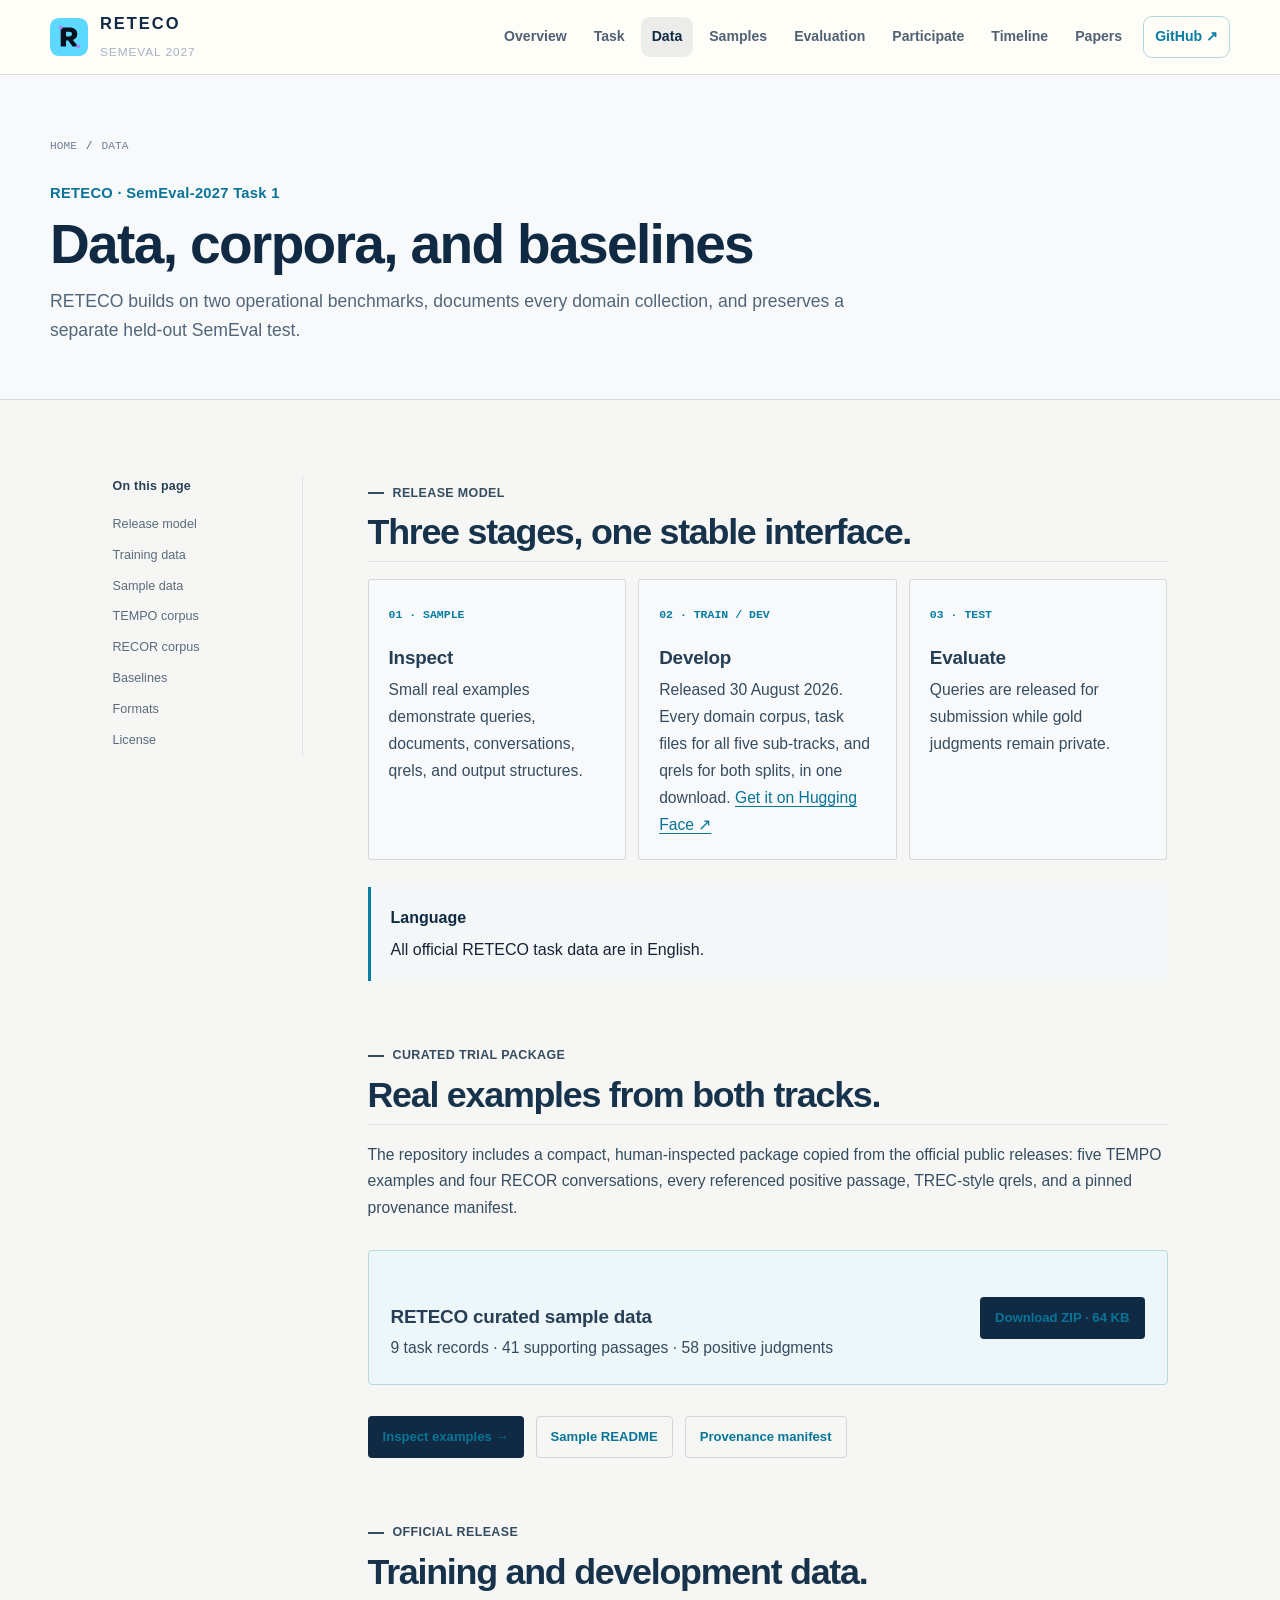
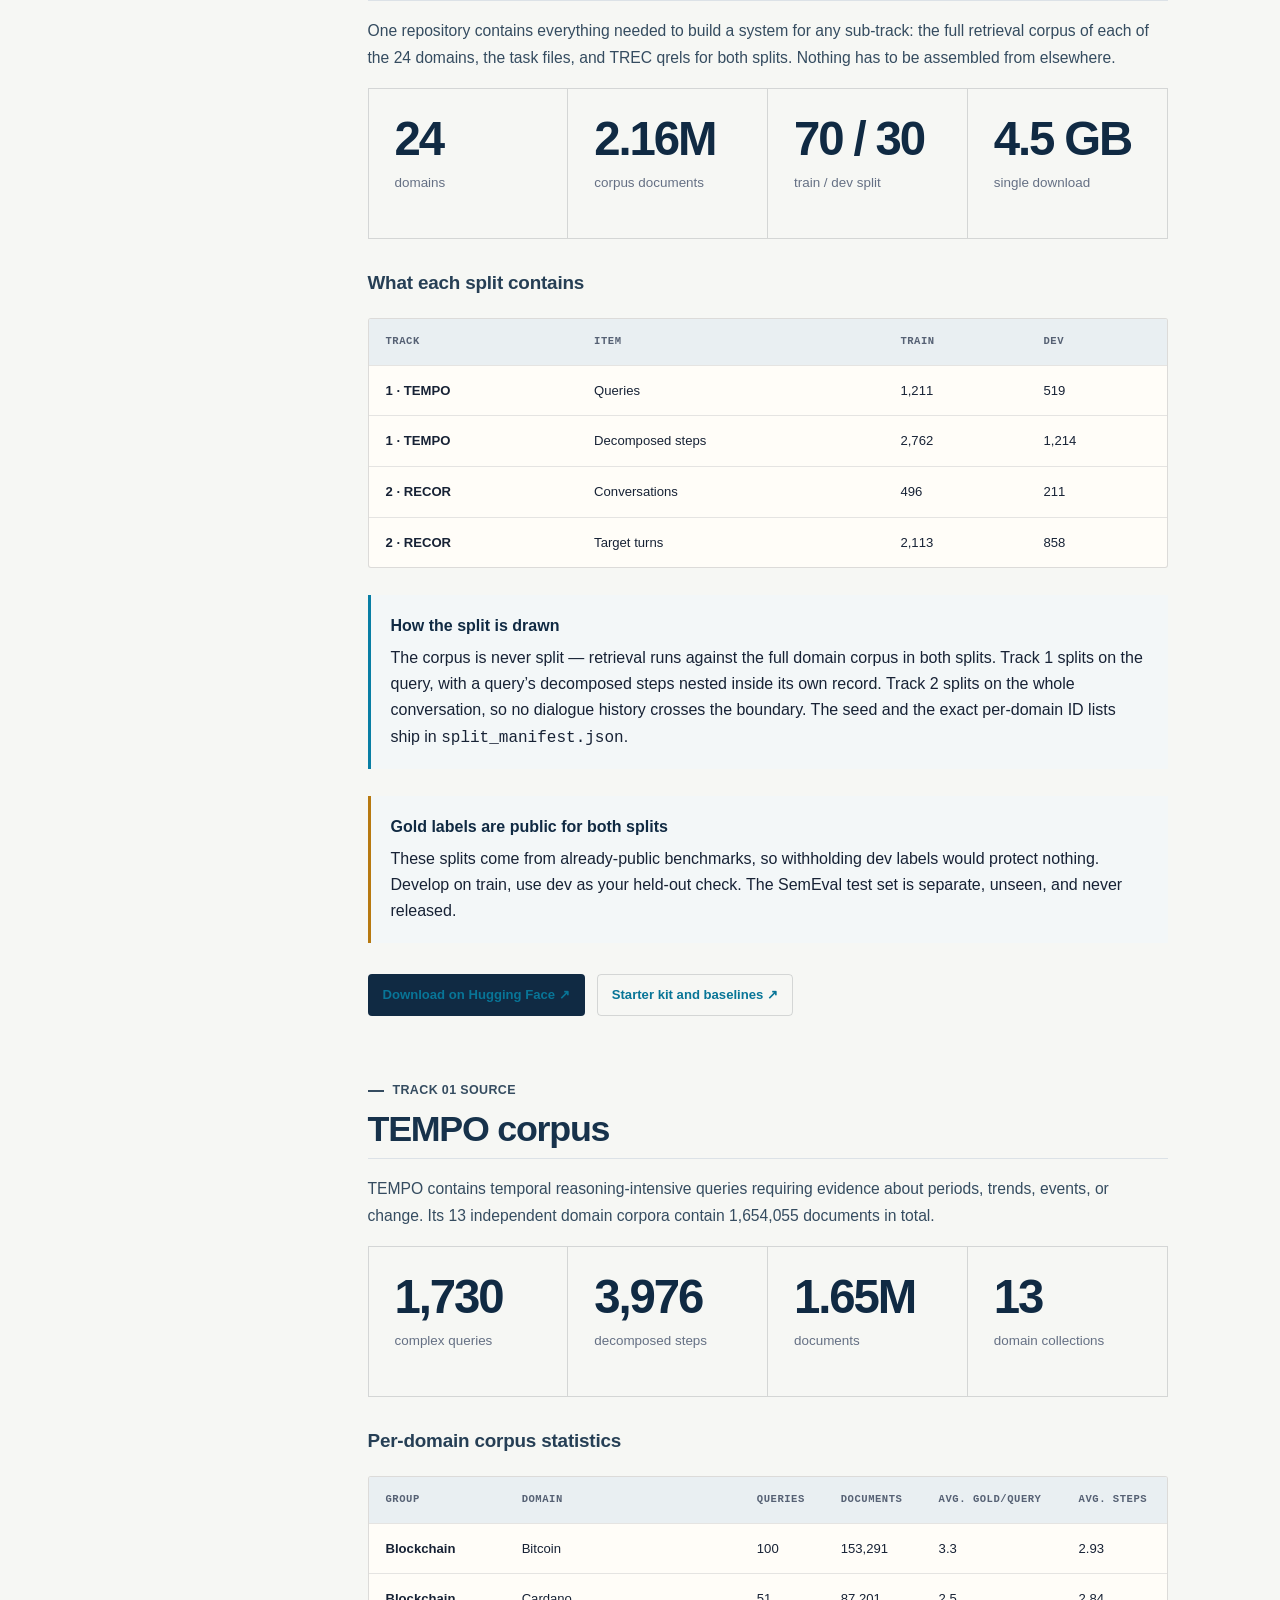
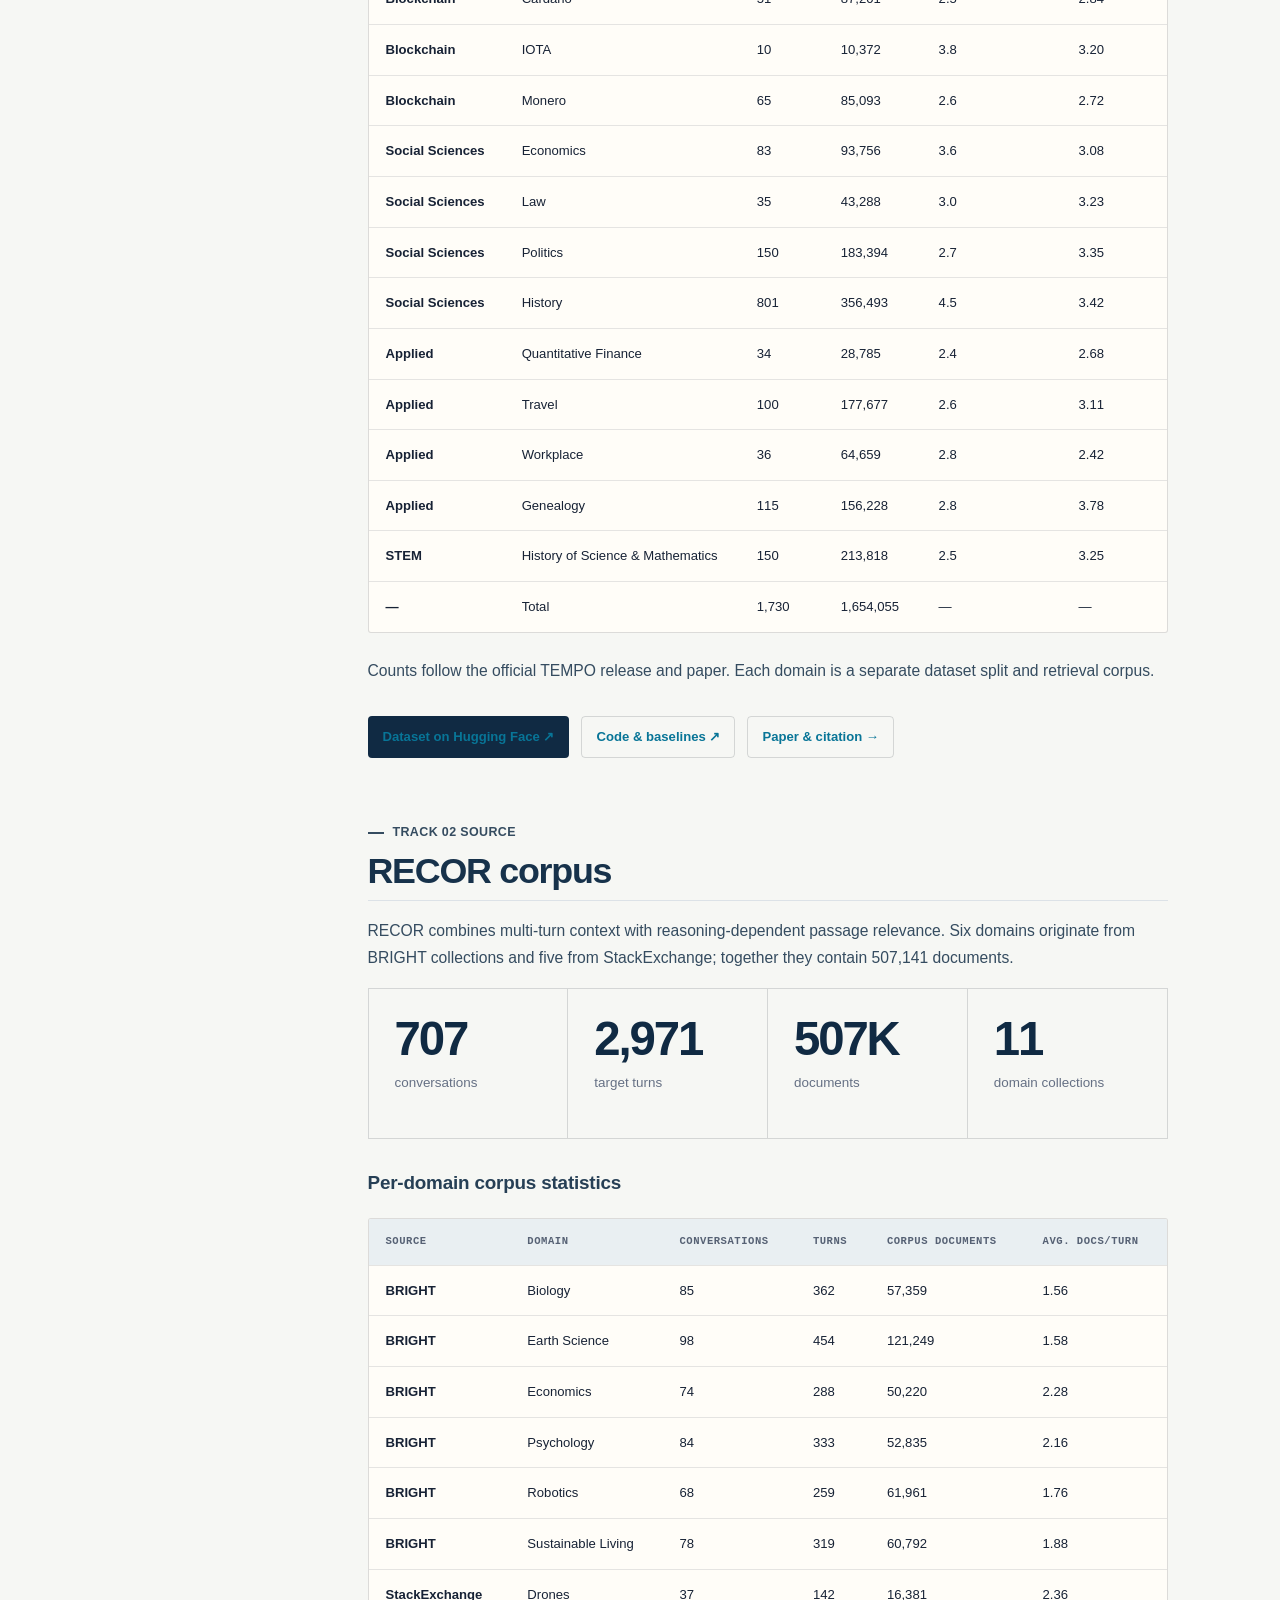
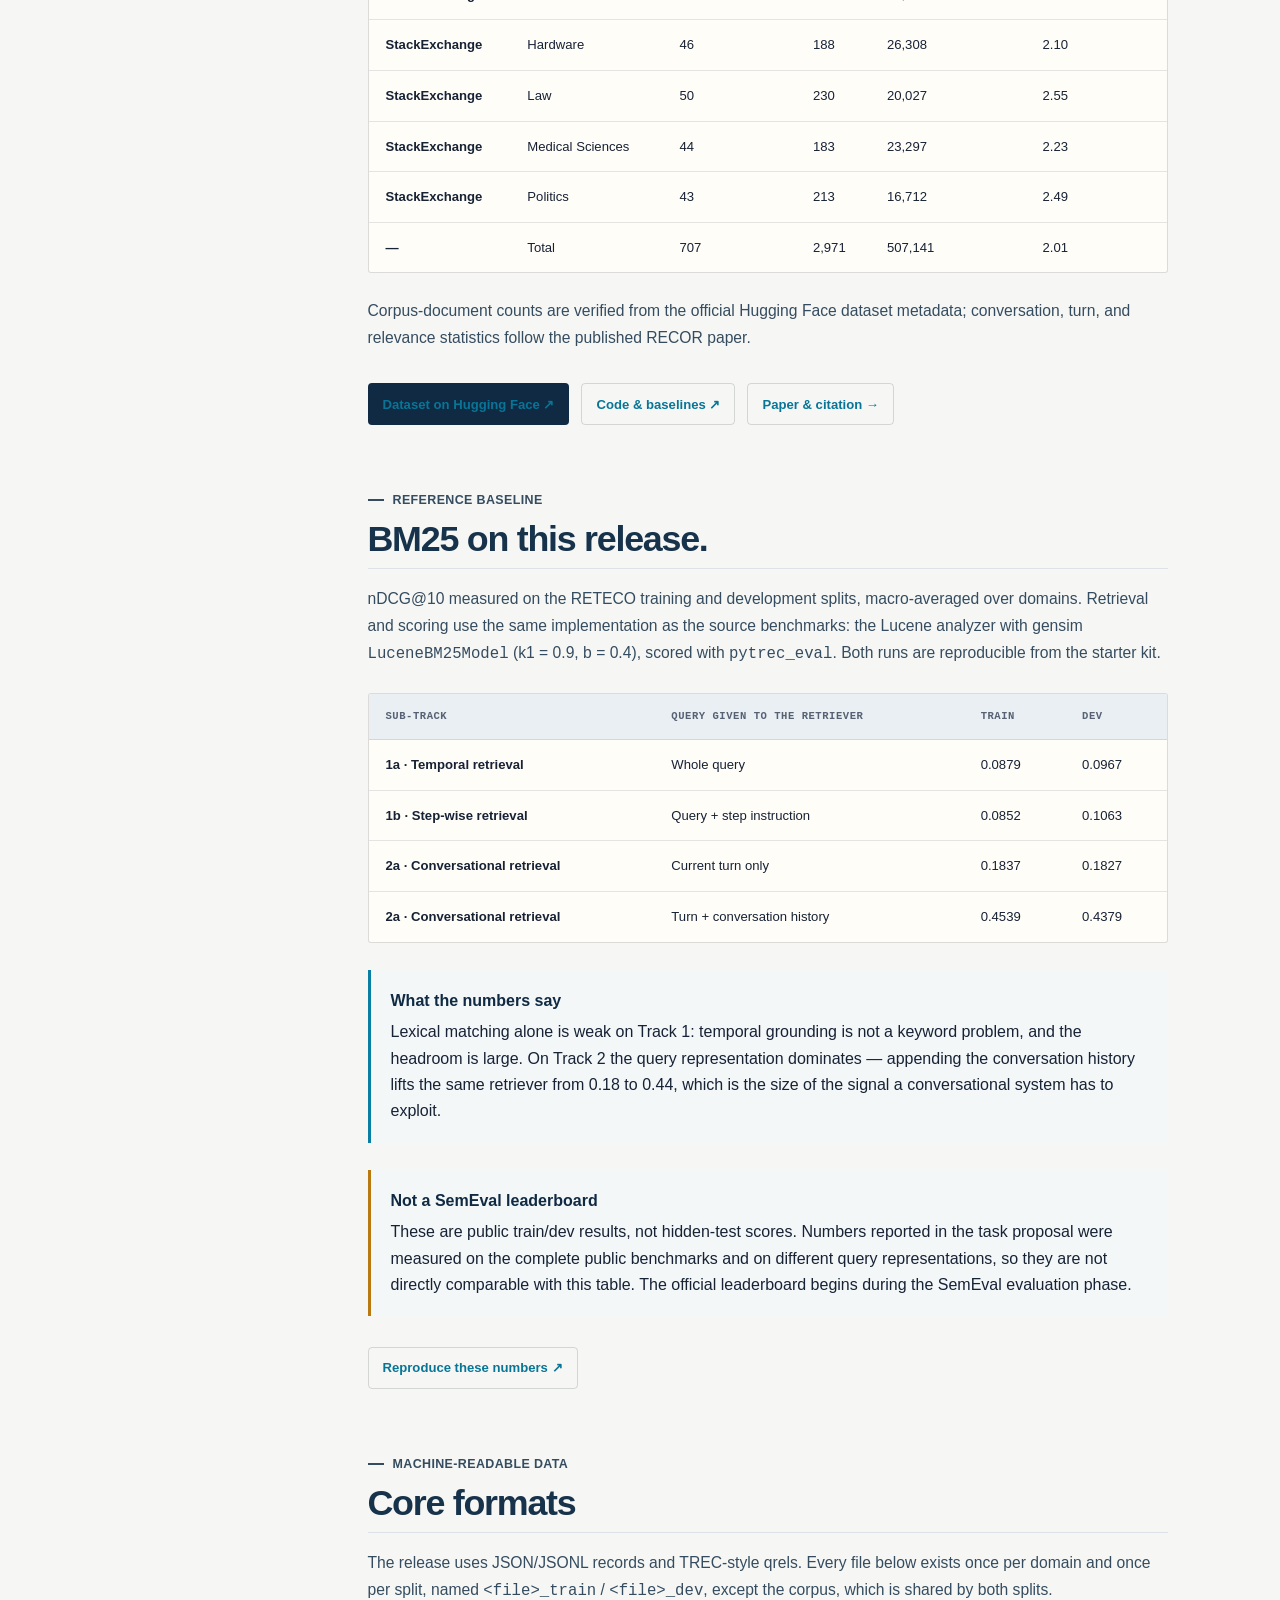
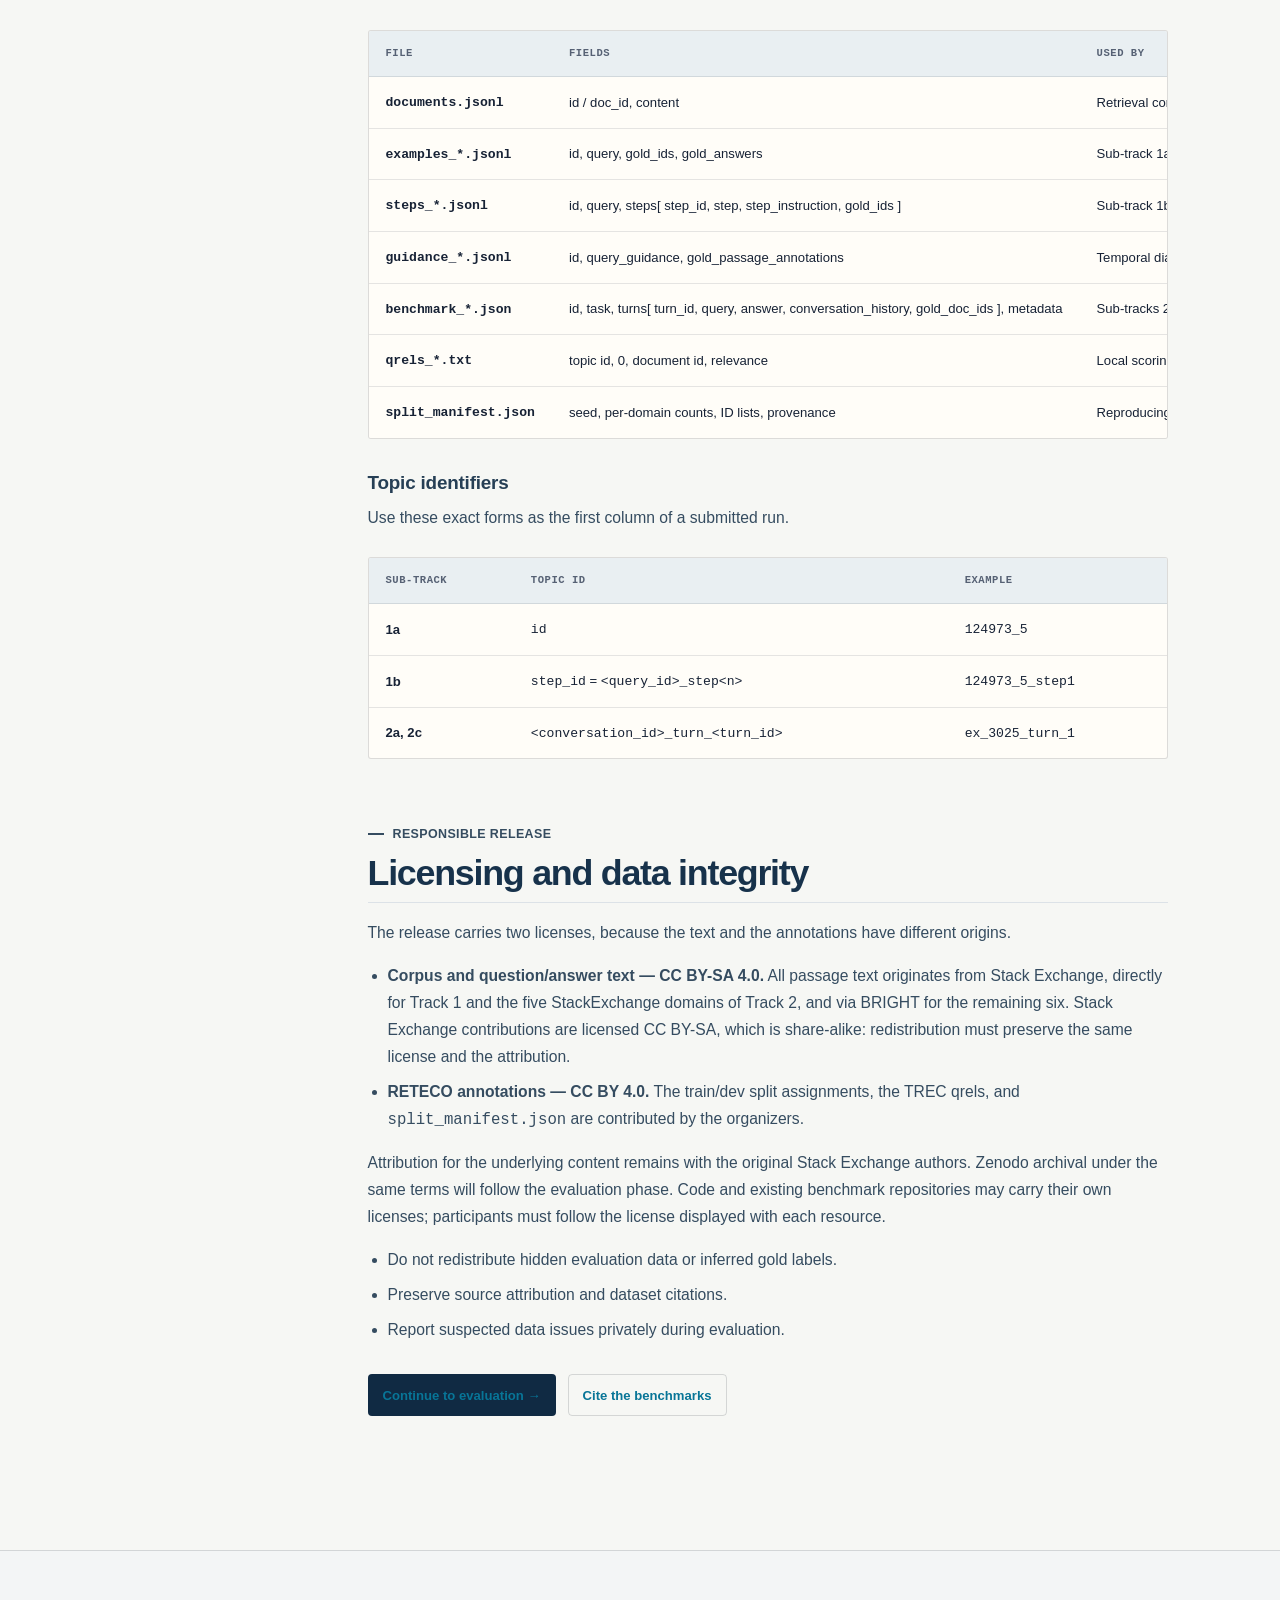
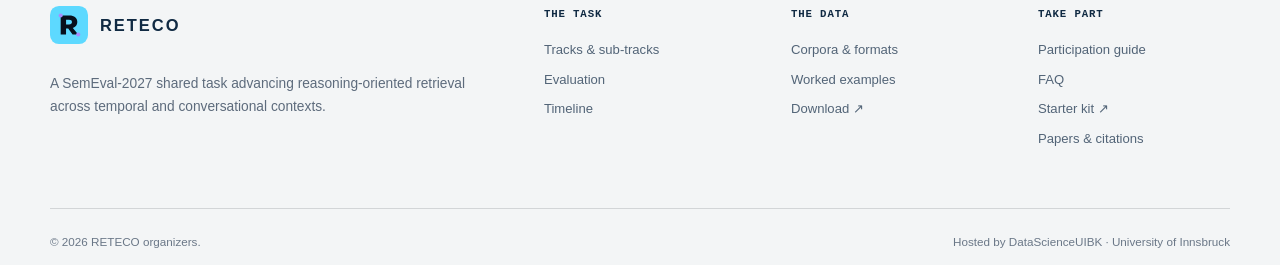
==== commit 24504eb3: "Restructure the site around the participant journey An audit found the navigation and home page were" ====
--- a/docs/data.html
+++ b/docs/data.html
@@ -8,7 +8,7 @@
 </head>
 <body>
 <a class="skip-link" href="#main">Skip to content</a>
-<header class="site-header"><div class="shell nav-wrap"><a class="brand" href="index.html"><img class="brand-mark" src="assets/brand/reteco-mark.svg" alt=""><span><span class="brand-name">RETECO</span><br><span class="brand-event">SemEval 2027</span></span></a><button class="nav-toggle" type="button" aria-label="Open navigation" aria-expanded="false"><span></span><span></span><span></span></button><nav class="nav-links" aria-label="Primary navigation"><a href="task.html">Task</a><a aria-current="page" href="data.html">Data</a><a href="evaluation.html">Evaluation</a><a href="papers.html">Papers</a><a href="participate.html">Participate</a><a href="timeline.html">Timeline</a><a class="nav-cta" href="https://github.com/DataScienceUIBK/RETECO" target="_blank" rel="noreferrer">GitHub ↗</a></nav></div></header>
+<header class="site-header"><div class="shell nav-wrap"><a class="brand" href="index.html"><img class="brand-mark" src="assets/brand/reteco-mark.svg" alt=""><span><span class="brand-name">RETECO</span><br><span class="brand-event">SemEval 2027</span></span></a><button class="nav-toggle" type="button" aria-label="Open navigation" aria-expanded="false"><span></span><span></span><span></span></button><nav class="nav-links" aria-label="Primary navigation"><a href="index.html">Overview</a><a href="task.html">Task</a><a aria-current="page" href="data.html">Data</a><a href="samples.html">Samples</a><a href="evaluation.html">Evaluation</a><a href="participate.html">Participate</a><a href="timeline.html">Timeline</a><a href="papers.html">Papers</a><a class="nav-cta" href="https://github.com/DataScienceUIBK/RETECO" target="_blank" rel="noreferrer">GitHub ↗</a></nav></div></header>
 <main id="main">
   <header class="page-hero"><div class="shell"><div class="breadcrumbs"><a href="index.html">Home</a><span>/</span>Data</div><p class="eyebrow">RETECO · SemEval-2027 Task 1</p><h1>Data, corpora, and baselines</h1><p class="lede">RETECO builds on two operational benchmarks, documents every domain collection, and preserves a separate held-out SemEval test.</p></div></header>
   <section class="section"><div class="shell toc-layout">
@@ -64,5 +64,5 @@
     </div>
   </div></section>
 </main>
-<footer class="site-footer"><div class="shell"><div class="footer-grid"><div class="footer-brand"><a class="brand" href="index.html"><img class="brand-mark" src="assets/brand/reteco-mark.svg" alt=""><span class="brand-name">RETECO</span></a><p>A SemEval-2027 shared task advancing reasoning-oriented retrieval across temporal and conversational contexts.</p></div><div class="footer-col"><strong>Task</strong><a href="task.html">Tracks</a><a href="data.html">Data</a><a href="evaluation.html">Evaluation</a></div><div class="footer-col"><strong>Participate</strong><a href="participate.html">Get started</a><a href="timeline.html">Timeline</a><a href="participate.html#faq">FAQ</a></div><div class="footer-col"><strong>Research</strong><a href="papers.html">Papers & citations</a><a href="https://github.com/tempo-bench/Tempo">TEMPO ↗</a><a href="https://github.com/RECOR-Benchmark/RECOR">RECOR ↗</a></div></div><div class="footer-bottom"><span>© <span data-year>2026</span> RETECO organizers.</span><span>Hosted by DataScienceUIBK · University of Innsbruck</span></div></div></footer>
+<footer class="site-footer"><div class="shell"><div class="footer-grid"><div class="footer-brand"><a class="brand" href="index.html"><img class="brand-mark" src="assets/brand/reteco-mark.svg" alt=""><span class="brand-name">RETECO</span></a><p>A SemEval-2027 shared task advancing reasoning-oriented retrieval across temporal and conversational contexts.</p></div><div class="footer-col"><strong>The task</strong><a href="task.html">Tracks &amp; sub-tracks</a><a href="evaluation.html">Evaluation</a><a href="timeline.html">Timeline</a></div><div class="footer-col"><strong>The data</strong><a href="data.html">Corpora &amp; formats</a><a href="samples.html">Worked examples</a><a href="https://huggingface.co/datasets/DataScience-UIBK/RETECO-SemEval2027">Download ↗</a></div><div class="footer-col"><strong>Take part</strong><a href="participate.html">Participation guide</a><a href="participate.html#faq">FAQ</a><a href="https://github.com/DataScienceUIBK/RETECO/tree/main/starter_kit">Starter kit ↗</a><a href="papers.html">Papers &amp; citations</a></div></div><div class="footer-bottom"><span>© <span data-year>2026</span> RETECO organizers.</span><span>Hosted by DataScienceUIBK · University of Innsbruck</span></div></div></footer>
 </body></html>
--- a/docs/assets/css/site.css
+++ b/docs/assets/css/site.css
@@ -580,3 +580,15 @@
   *, *::before, *::after { animation-duration: .01ms !important; animation-iteration-count: 1 !important; transition-duration: .01ms !important; }
   .reveal { opacity: 1; transform: none; }
 }
+
+/* Home hero panel: the stat grid sits inside a narrow rounded panel, so it needs
+   two columns and a smaller type scale than the full-width variant. */
+.hero-panel { display: grid; place-items: center; padding: 30px; }
+.hero-panel .stat-grid { width: 100%; border: 0; border-radius: 18px; overflow: hidden; }
+.hero-panel .stat-grid { grid-template-columns: 1fr 1fr; }
+.hero-panel .stat { min-height: 128px; padding: 22px; background: rgba(255,255,255,.55); }
+.hero-panel .stat strong { font-size: clamp(1.5rem, 2.4vw, 2.3rem); }
+.hero-panel .stat span { font-size: .78rem; }
+@media (max-width: 480px) {
+  .hero-panel .stat-grid { grid-template-columns: 1fr 1fr; }
+}
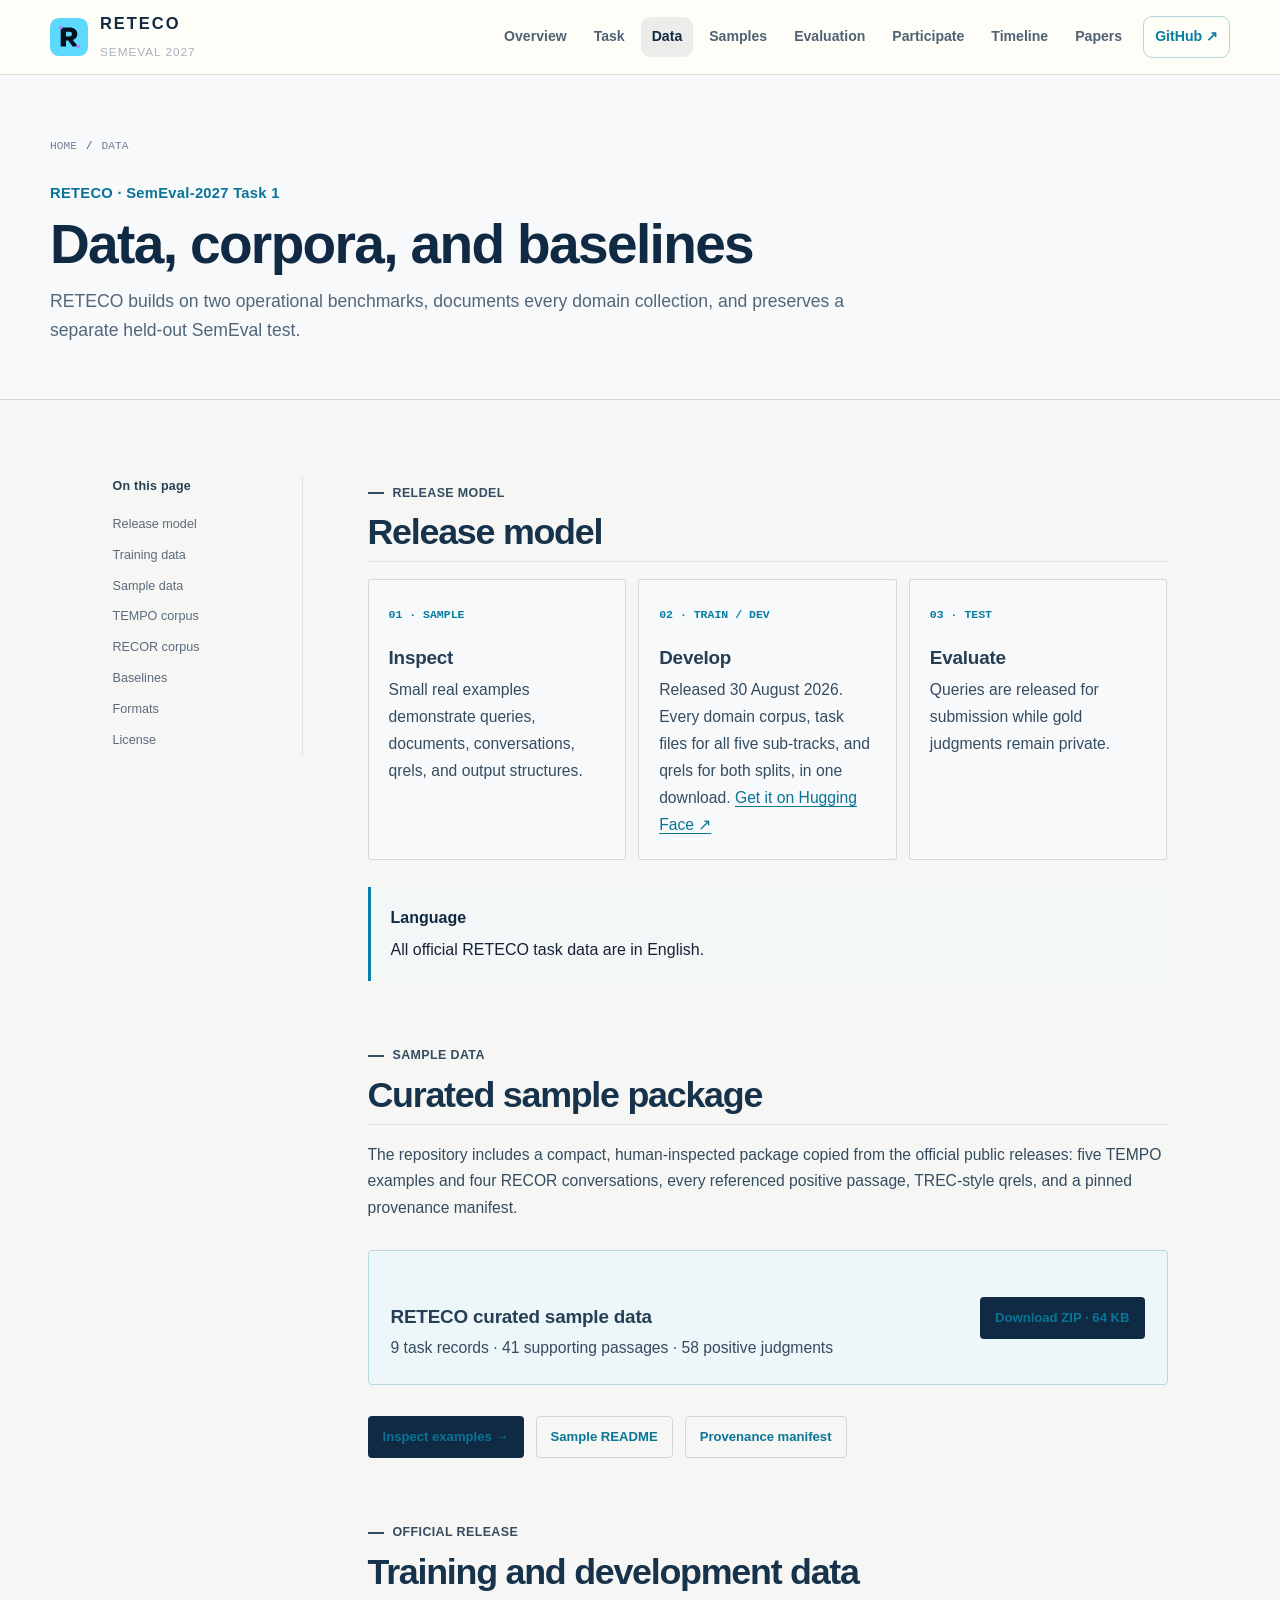
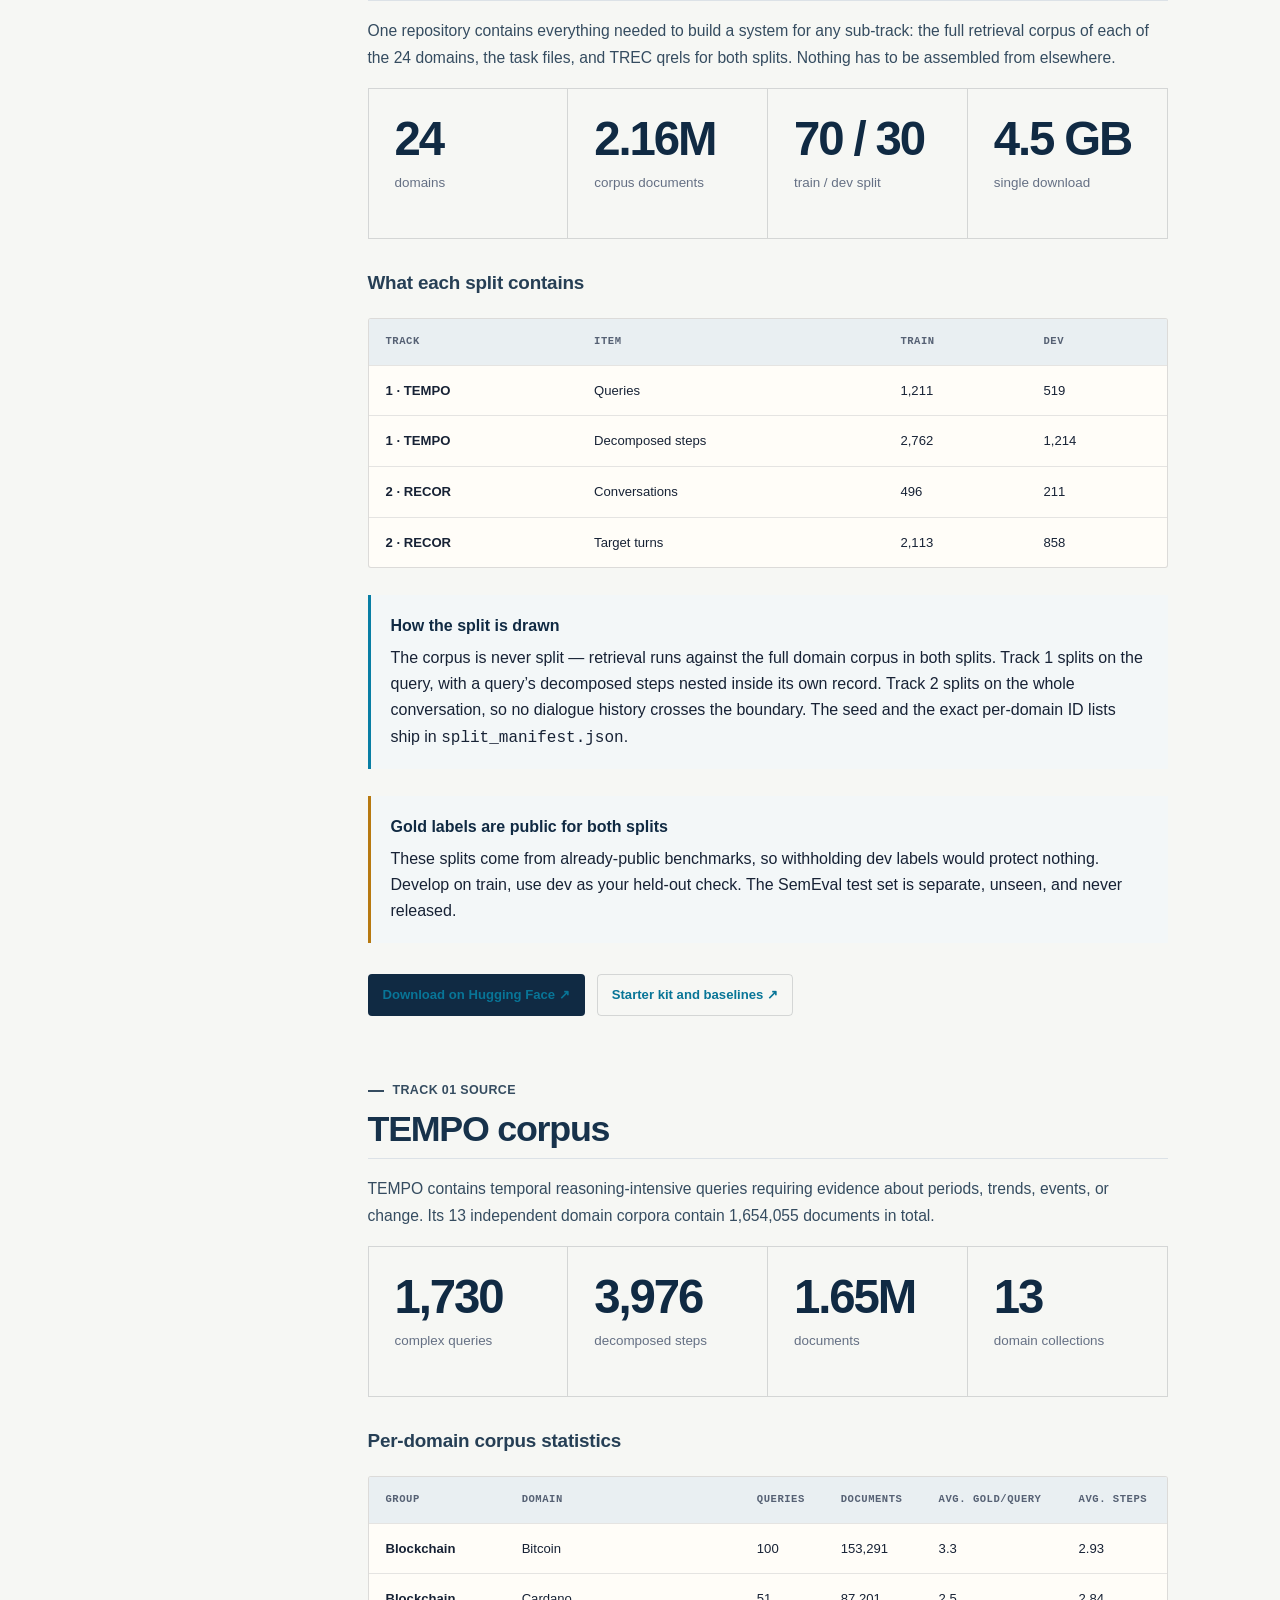
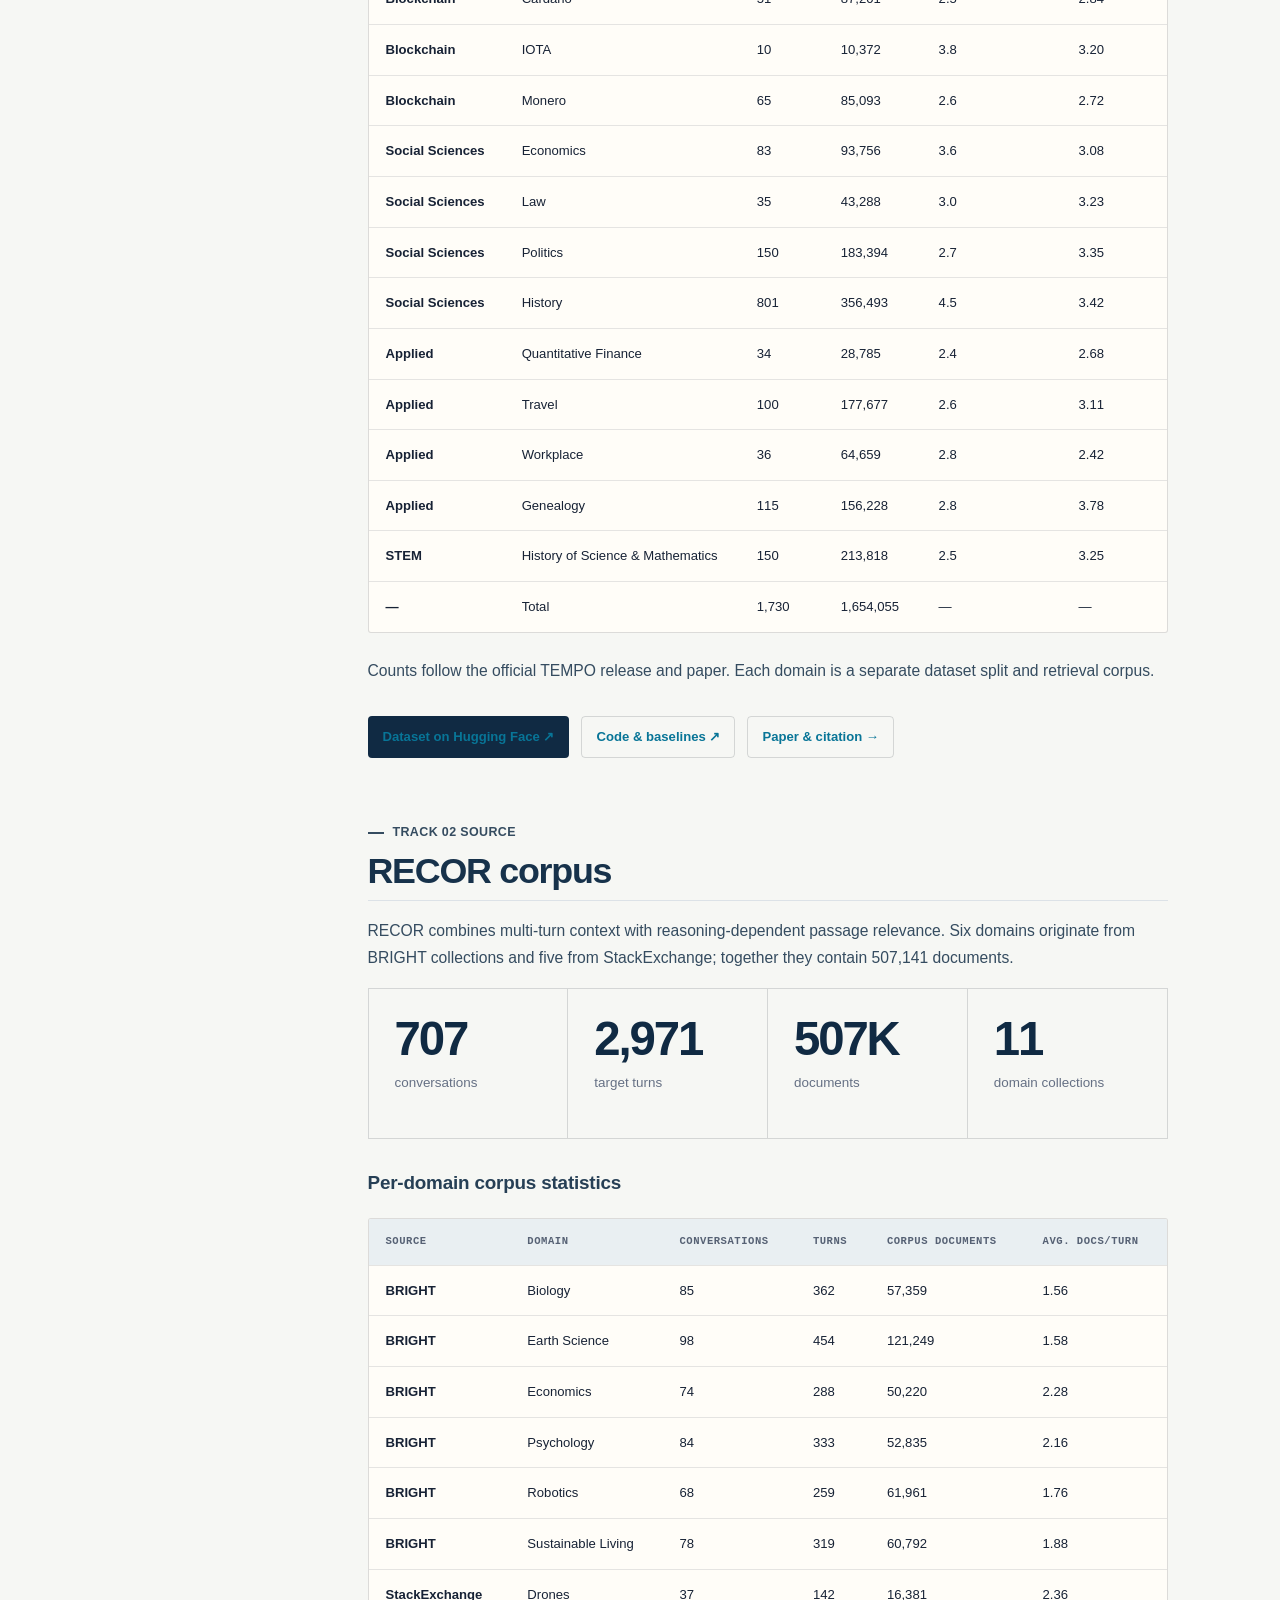
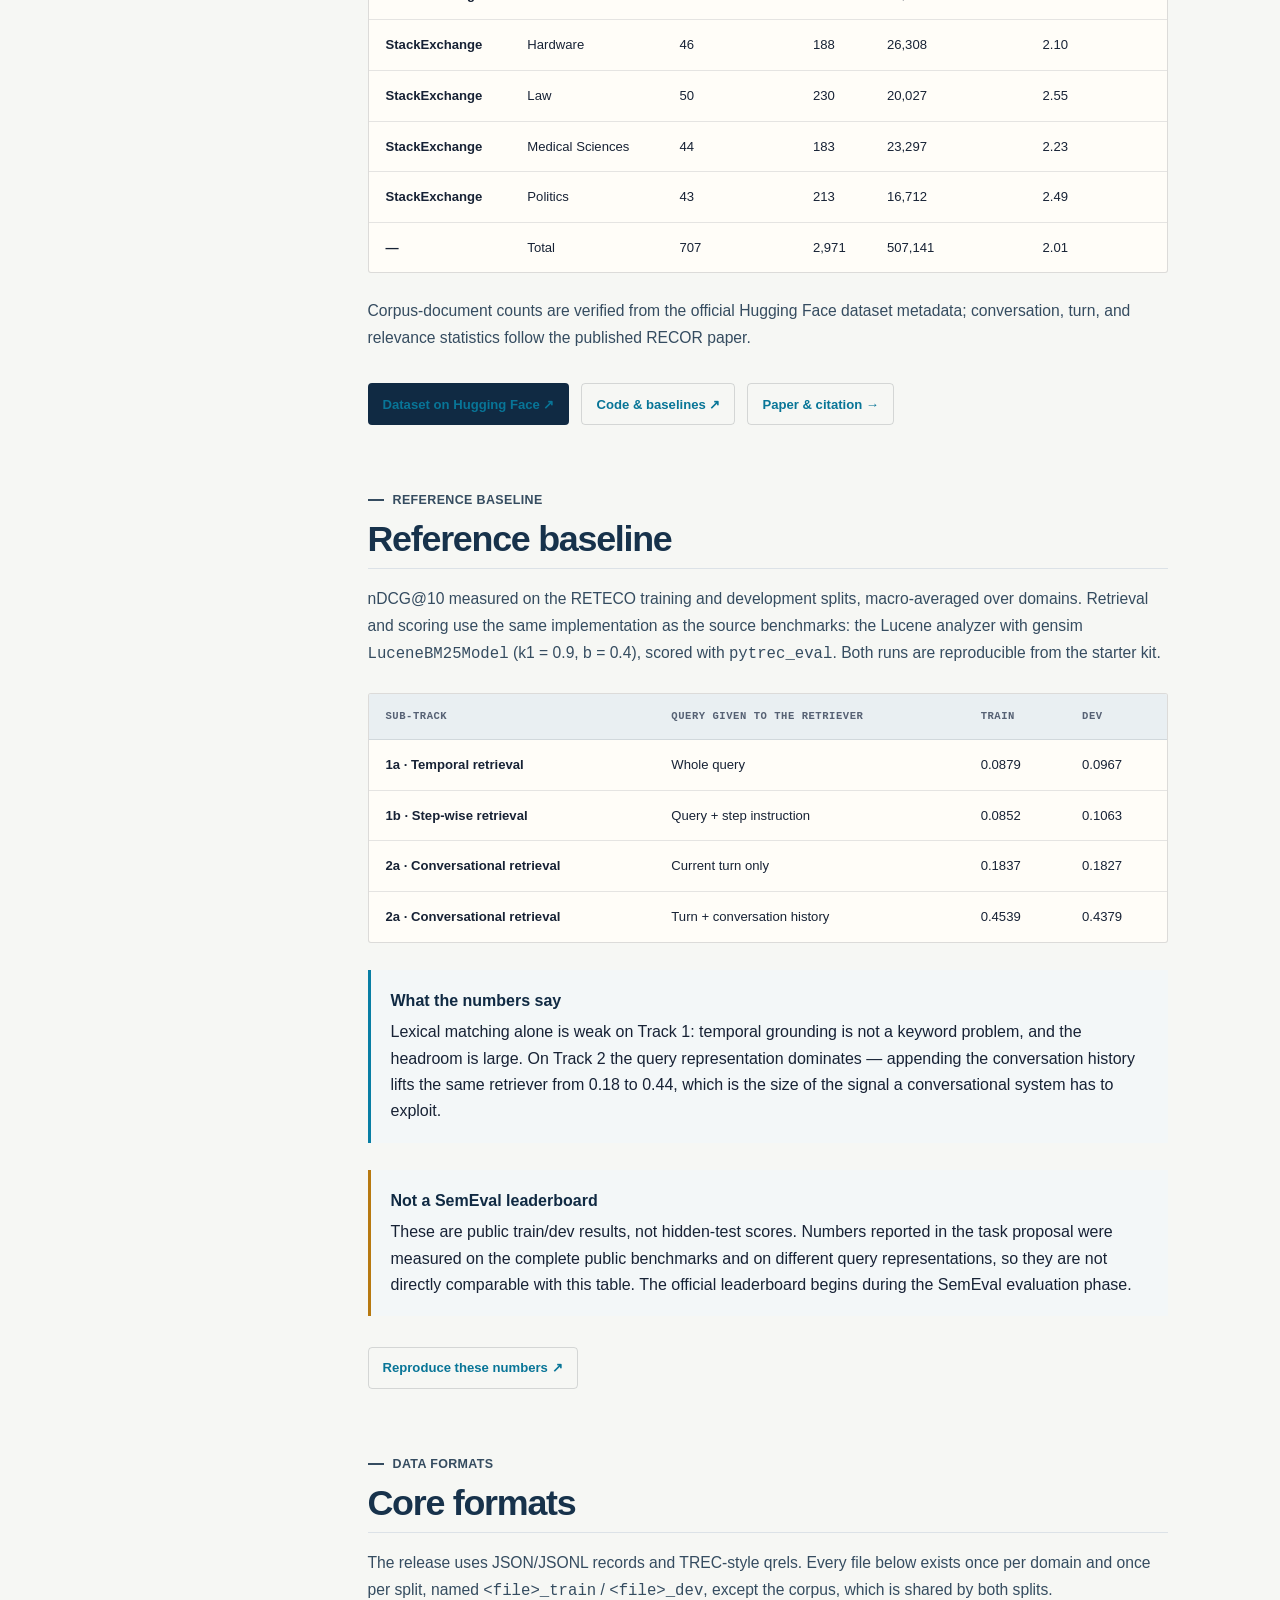
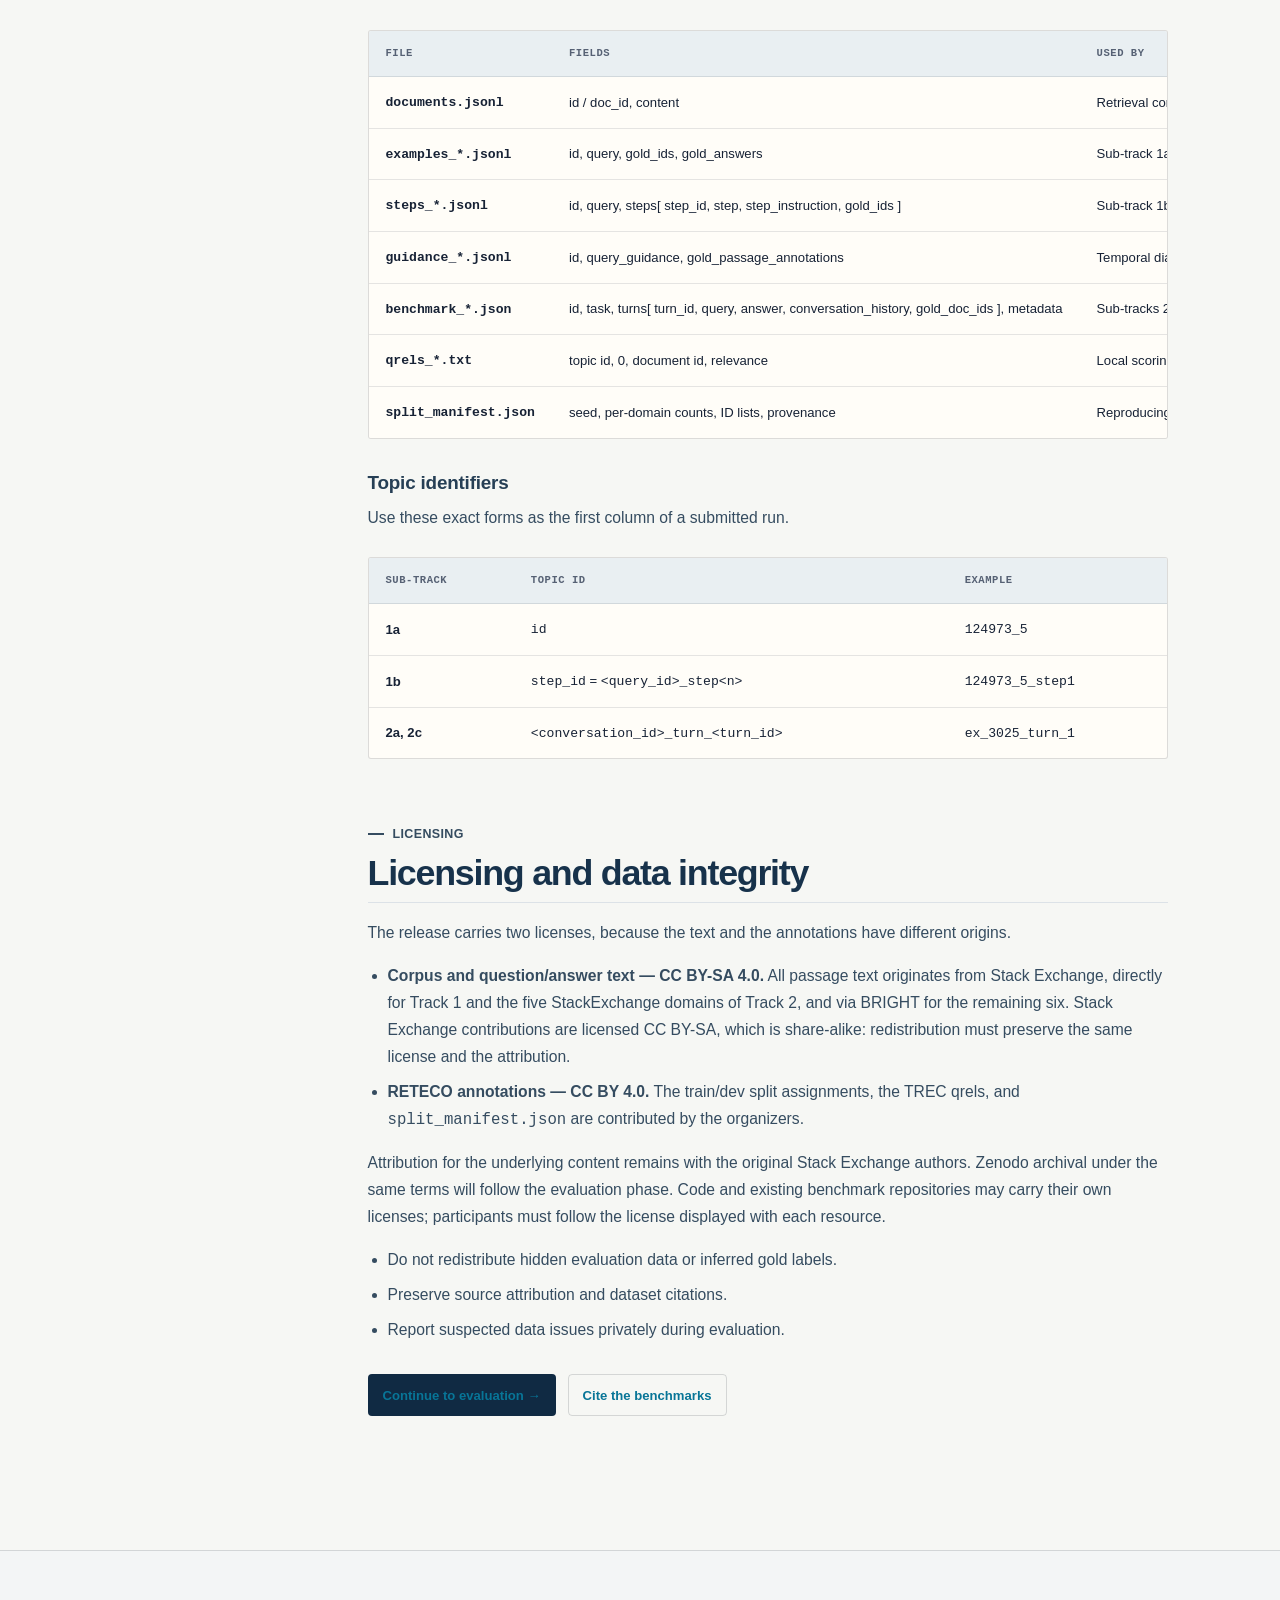
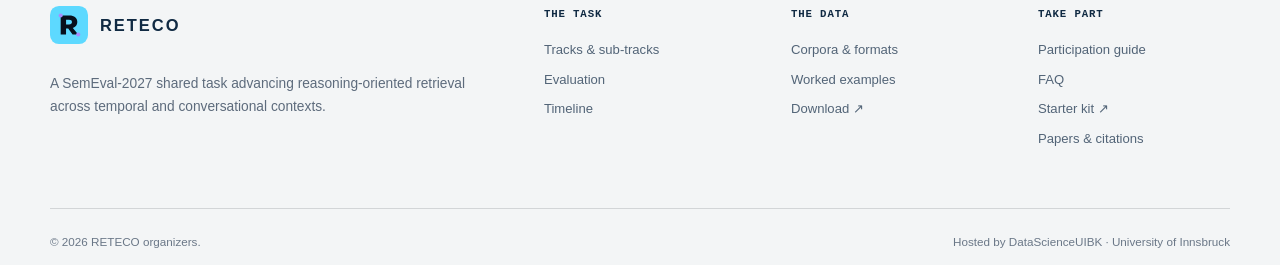
==== commit 305e8ae2: "Return the site to an academic register The home page had drifted into a product-landing idiom: a gr" ====
--- a/docs/data.html
+++ b/docs/data.html
@@ -14,11 +14,11 @@
   <section class="section"><div class="shell toc-layout">
     <aside class="toc"><strong>On this page</strong><a href="#releases">Release model</a><a href="#release">Training data</a><a href="#samples">Sample data</a><a href="#tempo">TEMPO corpus</a><a href="#recor">RECOR corpus</a><a href="#baselines">Baselines</a><a href="#formats">Formats</a><a href="#license">License</a></aside>
     <div class="prose">
-      <section id="releases"><p class="eyebrow">Release model</p><h2>Three stages, one stable interface.</h2><div class="phase-grid"><article class="phase"><code>01 · SAMPLE</code><h3>Inspect</h3><p>Small real examples demonstrate queries, documents, conversations, qrels, and output structures.</p></article><article class="phase"><code>02 · TRAIN / DEV</code><h3>Develop</h3><p>Released 30 August 2026. Every domain corpus, task files for all five sub-tracks, and qrels for both splits, in one download. <a href="https://huggingface.co/datasets/DataScience-UIBK/RETECO-SemEval2027">Get it on Hugging Face ↗</a></p></article><article class="phase"><code>03 · TEST</code><h3>Evaluate</h3><p>Queries are released for submission while gold judgments remain private.</p></article></div><div class="callout"><strong>Language</strong>All official RETECO task data are in English.</div></section>
+      <section id="releases"><p class="eyebrow">Release model</p><h2>Release model</h2><div class="phase-grid"><article class="phase"><code>01 · SAMPLE</code><h3>Inspect</h3><p>Small real examples demonstrate queries, documents, conversations, qrels, and output structures.</p></article><article class="phase"><code>02 · TRAIN / DEV</code><h3>Develop</h3><p>Released 30 August 2026. Every domain corpus, task files for all five sub-tracks, and qrels for both splits, in one download. <a href="https://huggingface.co/datasets/DataScience-UIBK/RETECO-SemEval2027">Get it on Hugging Face ↗</a></p></article><article class="phase"><code>03 · TEST</code><h3>Evaluate</h3><p>Queries are released for submission while gold judgments remain private.</p></article></div><div class="callout"><strong>Language</strong>All official RETECO task data are in English.</div></section>
 
-      <section id="samples"><p class="eyebrow">Curated trial package</p><h2>Real examples from both tracks.</h2><p>The repository includes a compact, human-inspected package copied from the official public releases: five TEMPO examples and four RECOR conversations, every referenced positive passage, TREC-style qrels, and a pinned provenance manifest.</p><div class="download-card"><div><h3>RETECO curated sample data</h3><p>9 task records · 41 supporting passages · 58 positive judgments</p></div><a class="button" href="assets/downloads/RETECO_curated_sample_data.zip" download>Download ZIP · 64 KB</a></div><div class="button-row"><a class="button" href="samples.html">Inspect examples →</a><a class="button button--paper" href="sample_data/README.md">Sample README</a><a class="button button--paper" href="sample_data/manifest.json">Provenance manifest</a></div></section>
+      <section id="samples"><p class="eyebrow">Sample data</p><h2>Curated sample package</h2><p>The repository includes a compact, human-inspected package copied from the official public releases: five TEMPO examples and four RECOR conversations, every referenced positive passage, TREC-style qrels, and a pinned provenance manifest.</p><div class="download-card"><div><h3>RETECO curated sample data</h3><p>9 task records · 41 supporting passages · 58 positive judgments</p></div><a class="button" href="assets/downloads/RETECO_curated_sample_data.zip" download>Download ZIP · 64 KB</a></div><div class="button-row"><a class="button" href="samples.html">Inspect examples →</a><a class="button button--paper" href="sample_data/README.md">Sample README</a><a class="button button--paper" href="sample_data/manifest.json">Provenance manifest</a></div></section>
 
-      <section id="release"><p class="eyebrow">Official release</p><h2>Training and development data.</h2><p>One repository contains everything needed to build a system for any sub-track: the full retrieval corpus of each of the 24 domains, the task files, and TREC qrels for both splits. Nothing has to be assembled from elsewhere.</p><div class="stat-grid"><div class="stat"><strong>24</strong><span>domains</span></div><div class="stat"><strong>2.16M</strong><span>corpus documents</span></div><div class="stat"><strong>70 / 30</strong><span>train / dev split</span></div><div class="stat"><strong>4.5&nbsp;GB</strong><span>single download</span></div></div><h3>What each split contains</h3><div class="data-table-wrap"><table class="data-table"><thead><tr><th>Track</th><th>Item</th><th>train</th><th>dev</th></tr></thead><tbody><tr><td>1 · TEMPO</td><td>Queries</td><td>1,211</td><td>519</td></tr><tr><td>1 · TEMPO</td><td>Decomposed steps</td><td>2,762</td><td>1,214</td></tr><tr><td>2 · RECOR</td><td>Conversations</td><td>496</td><td>211</td></tr><tr><td>2 · RECOR</td><td>Target turns</td><td>2,113</td><td>858</td></tr></tbody></table></div><div class="callout"><strong>How the split is drawn</strong>The corpus is never split — retrieval runs against the full domain corpus in both splits. Track 1 splits on the query, with a query’s decomposed steps nested inside its own record. Track 2 splits on the whole conversation, so no dialogue history crosses the boundary. The seed and the exact per-domain ID lists ship in <code>split_manifest.json</code>.</div><div class="callout callout--amber"><strong>Gold labels are public for both splits</strong>These splits come from already-public benchmarks, so withholding dev labels would protect nothing. Develop on train, use dev as your held-out check. The SemEval test set is separate, unseen, and never released.</div><div class="button-row"><a class="button" href="https://huggingface.co/datasets/DataScience-UIBK/RETECO-SemEval2027">Download on Hugging Face ↗</a><a class="button button--paper" href="https://github.com/DataScienceUIBK/RETECO/tree/main/starter_kit">Starter kit and baselines ↗</a></div></section>
+      <section id="release"><p class="eyebrow">Official release</p><h2>Training and development data</h2><p>One repository contains everything needed to build a system for any sub-track: the full retrieval corpus of each of the 24 domains, the task files, and TREC qrels for both splits. Nothing has to be assembled from elsewhere.</p><div class="stat-grid"><div class="stat"><strong>24</strong><span>domains</span></div><div class="stat"><strong>2.16M</strong><span>corpus documents</span></div><div class="stat"><strong>70 / 30</strong><span>train / dev split</span></div><div class="stat"><strong>4.5&nbsp;GB</strong><span>single download</span></div></div><h3>What each split contains</h3><div class="data-table-wrap"><table class="data-table"><thead><tr><th>Track</th><th>Item</th><th>train</th><th>dev</th></tr></thead><tbody><tr><td>1 · TEMPO</td><td>Queries</td><td>1,211</td><td>519</td></tr><tr><td>1 · TEMPO</td><td>Decomposed steps</td><td>2,762</td><td>1,214</td></tr><tr><td>2 · RECOR</td><td>Conversations</td><td>496</td><td>211</td></tr><tr><td>2 · RECOR</td><td>Target turns</td><td>2,113</td><td>858</td></tr></tbody></table></div><div class="callout"><strong>How the split is drawn</strong>The corpus is never split — retrieval runs against the full domain corpus in both splits. Track 1 splits on the query, with a query’s decomposed steps nested inside its own record. Track 2 splits on the whole conversation, so no dialogue history crosses the boundary. The seed and the exact per-domain ID lists ship in <code>split_manifest.json</code>.</div><div class="callout callout--amber"><strong>Gold labels are public for both splits</strong>These splits come from already-public benchmarks, so withholding dev labels would protect nothing. Develop on train, use dev as your held-out check. The SemEval test set is separate, unseen, and never released.</div><div class="button-row"><a class="button" href="https://huggingface.co/datasets/DataScience-UIBK/RETECO-SemEval2027">Download on Hugging Face ↗</a><a class="button button--paper" href="https://github.com/DataScienceUIBK/RETECO/tree/main/starter_kit">Starter kit and baselines ↗</a></div></section>
 
       <section id="tempo"><p class="eyebrow">Track 01 source</p><h2>TEMPO corpus</h2><p>TEMPO contains temporal reasoning-intensive queries requiring evidence about periods, trends, events, or change. Its 13 independent domain corpora contain 1,654,055 documents in total.</p><div class="stat-grid"><div class="stat"><strong>1,730</strong><span>complex queries</span></div><div class="stat"><strong>3,976</strong><span>decomposed steps</span></div><div class="stat"><strong>1.65M</strong><span>documents</span></div><div class="stat"><strong>13</strong><span>domain collections</span></div></div>
         <h3>Per-domain corpus statistics</h3><div class="data-table-wrap"><table class="data-table"><thead><tr><th>Group</th><th>Domain</th><th>Queries</th><th>Documents</th><th>Avg. gold/query</th><th>Avg. steps</th></tr></thead><tbody>
@@ -56,11 +56,11 @@
         </tbody></table></div><p>Corpus-document counts are verified from the official Hugging Face dataset metadata; conversation, turn, and relevance statistics follow the published RECOR paper.</p><div class="button-row"><a class="button" href="https://huggingface.co/datasets/RECOR-Benchmark/RECOR" target="_blank" rel="noreferrer">Dataset on Hugging Face ↗</a><a class="button button--paper" href="https://github.com/RECOR-Benchmark/RECOR" target="_blank" rel="noreferrer">Code & baselines ↗</a><a class="button button--paper" href="papers.html#recor-paper">Paper & citation →</a></div>
       </section>
 
-      <section id="baselines"><p class="eyebrow">Reference baseline</p><h2>BM25 on this release.</h2><p>nDCG@10 measured on the RETECO training and development splits, macro-averaged over domains. Retrieval and scoring use the same implementation as the source benchmarks: the Lucene analyzer with gensim <code>LuceneBM25Model</code> (k1&nbsp;=&nbsp;0.9, b&nbsp;=&nbsp;0.4), scored with <code>pytrec_eval</code>. Both runs are reproducible from the starter kit.</p><div class="data-table-wrap"><table class="data-table"><thead><tr><th>Sub-track</th><th>Query given to the retriever</th><th>train</th><th>dev</th></tr></thead><tbody><tr><td>1a · Temporal retrieval</td><td>Whole query</td><td>0.0879</td><td>0.0967</td></tr><tr><td>1b · Step-wise retrieval</td><td>Query + step instruction</td><td>0.0852</td><td>0.1063</td></tr><tr><td>2a · Conversational retrieval</td><td>Current turn only</td><td>0.1837</td><td>0.1827</td></tr><tr><td>2a · Conversational retrieval</td><td>Turn + conversation history</td><td>0.4539</td><td>0.4379</td></tr></tbody></table></div><div class="callout"><strong>What the numbers say</strong>Lexical matching alone is weak on Track 1: temporal grounding is not a keyword problem, and the headroom is large. On Track 2 the query representation dominates — appending the conversation history lifts the same retriever from 0.18 to 0.44, which is the size of the signal a conversational system has to exploit.</div><div class="callout callout--amber"><strong>Not a SemEval leaderboard</strong>These are public train/dev results, not hidden-test scores. Numbers reported in the task proposal were measured on the complete public benchmarks and on different query representations, so they are not directly comparable with this table. The official leaderboard begins during the SemEval evaluation phase.</div><div class="button-row"><a class="button button--paper" href="https://github.com/DataScienceUIBK/RETECO/tree/main/starter_kit">Reproduce these numbers ↗</a></div></section>
+      <section id="baselines"><p class="eyebrow">Reference baseline</p><h2>Reference baseline</h2><p>nDCG@10 measured on the RETECO training and development splits, macro-averaged over domains. Retrieval and scoring use the same implementation as the source benchmarks: the Lucene analyzer with gensim <code>LuceneBM25Model</code> (k1&nbsp;=&nbsp;0.9, b&nbsp;=&nbsp;0.4), scored with <code>pytrec_eval</code>. Both runs are reproducible from the starter kit.</p><div class="data-table-wrap"><table class="data-table"><thead><tr><th>Sub-track</th><th>Query given to the retriever</th><th>train</th><th>dev</th></tr></thead><tbody><tr><td>1a · Temporal retrieval</td><td>Whole query</td><td>0.0879</td><td>0.0967</td></tr><tr><td>1b · Step-wise retrieval</td><td>Query + step instruction</td><td>0.0852</td><td>0.1063</td></tr><tr><td>2a · Conversational retrieval</td><td>Current turn only</td><td>0.1837</td><td>0.1827</td></tr><tr><td>2a · Conversational retrieval</td><td>Turn + conversation history</td><td>0.4539</td><td>0.4379</td></tr></tbody></table></div><div class="callout"><strong>What the numbers say</strong>Lexical matching alone is weak on Track 1: temporal grounding is not a keyword problem, and the headroom is large. On Track 2 the query representation dominates — appending the conversation history lifts the same retriever from 0.18 to 0.44, which is the size of the signal a conversational system has to exploit.</div><div class="callout callout--amber"><strong>Not a SemEval leaderboard</strong>These are public train/dev results, not hidden-test scores. Numbers reported in the task proposal were measured on the complete public benchmarks and on different query representations, so they are not directly comparable with this table. The official leaderboard begins during the SemEval evaluation phase.</div><div class="button-row"><a class="button button--paper" href="https://github.com/DataScienceUIBK/RETECO/tree/main/starter_kit">Reproduce these numbers ↗</a></div></section>
 
-      <section id="formats"><p class="eyebrow">Machine-readable data</p><h2>Core formats</h2><p>The release uses JSON/JSONL records and TREC-style qrels. Every file below exists once per domain and once per split, named <code>&lt;file&gt;_train</code> / <code>&lt;file&gt;_dev</code>, except the corpus, which is shared by both splits.</p><div class="data-table-wrap"><table class="data-table"><thead><tr><th>File</th><th>Fields</th><th>Used by</th></tr></thead><tbody><tr><td><code>documents.jsonl</code></td><td>id / doc_id, content</td><td>Retrieval corpus (both splits)</td></tr><tr><td><code>examples_*.jsonl</code></td><td>id, query, gold_ids, gold_answers</td><td>Sub-track 1a</td></tr><tr><td><code>steps_*.jsonl</code></td><td>id, query, steps[ step_id, step, step_instruction, gold_ids ]</td><td>Sub-track 1b</td></tr><tr><td><code>guidance_*.jsonl</code></td><td>id, query_guidance, gold_passage_annotations</td><td>Temporal diagnostics</td></tr><tr><td><code>benchmark_*.json</code></td><td>id, task, turns[ turn_id, query, answer, conversation_history, gold_doc_ids ], metadata</td><td>Sub-tracks 2a, 2b, 2c</td></tr><tr><td><code>qrels_*.txt</code></td><td>topic id, 0, document id, relevance</td><td>Local scoring</td></tr><tr><td><code>split_manifest.json</code></td><td>seed, per-domain counts, ID lists, provenance</td><td>Reproducing the split</td></tr></tbody></table></div><h3>Topic identifiers</h3><p>Use these exact forms as the first column of a submitted run.</p><div class="data-table-wrap"><table class="data-table"><thead><tr><th>Sub-track</th><th>Topic id</th><th>Example</th></tr></thead><tbody><tr><td>1a</td><td><code>id</code></td><td><code>124973_5</code></td></tr><tr><td>1b</td><td><code>step_id</code> = <code>&lt;query_id&gt;_step&lt;n&gt;</code></td><td><code>124973_5_step1</code></td></tr><tr><td>2a, 2c</td><td><code>&lt;conversation_id&gt;_turn_&lt;turn_id&gt;</code></td><td><code>ex_3025_turn_1</code></td></tr></tbody></table></div></section>
+      <section id="formats"><p class="eyebrow">Data formats</p><h2>Core formats</h2><p>The release uses JSON/JSONL records and TREC-style qrels. Every file below exists once per domain and once per split, named <code>&lt;file&gt;_train</code> / <code>&lt;file&gt;_dev</code>, except the corpus, which is shared by both splits.</p><div class="data-table-wrap"><table class="data-table"><thead><tr><th>File</th><th>Fields</th><th>Used by</th></tr></thead><tbody><tr><td><code>documents.jsonl</code></td><td>id / doc_id, content</td><td>Retrieval corpus (both splits)</td></tr><tr><td><code>examples_*.jsonl</code></td><td>id, query, gold_ids, gold_answers</td><td>Sub-track 1a</td></tr><tr><td><code>steps_*.jsonl</code></td><td>id, query, steps[ step_id, step, step_instruction, gold_ids ]</td><td>Sub-track 1b</td></tr><tr><td><code>guidance_*.jsonl</code></td><td>id, query_guidance, gold_passage_annotations</td><td>Temporal diagnostics</td></tr><tr><td><code>benchmark_*.json</code></td><td>id, task, turns[ turn_id, query, answer, conversation_history, gold_doc_ids ], metadata</td><td>Sub-tracks 2a, 2b, 2c</td></tr><tr><td><code>qrels_*.txt</code></td><td>topic id, 0, document id, relevance</td><td>Local scoring</td></tr><tr><td><code>split_manifest.json</code></td><td>seed, per-domain counts, ID lists, provenance</td><td>Reproducing the split</td></tr></tbody></table></div><h3>Topic identifiers</h3><p>Use these exact forms as the first column of a submitted run.</p><div class="data-table-wrap"><table class="data-table"><thead><tr><th>Sub-track</th><th>Topic id</th><th>Example</th></tr></thead><tbody><tr><td>1a</td><td><code>id</code></td><td><code>124973_5</code></td></tr><tr><td>1b</td><td><code>step_id</code> = <code>&lt;query_id&gt;_step&lt;n&gt;</code></td><td><code>124973_5_step1</code></td></tr><tr><td>2a, 2c</td><td><code>&lt;conversation_id&gt;_turn_&lt;turn_id&gt;</code></td><td><code>ex_3025_turn_1</code></td></tr></tbody></table></div></section>
 
-      <section id="license"><p class="eyebrow">Responsible release</p><h2>Licensing and data integrity</h2><p>The release carries two licenses, because the text and the annotations have different origins.</p><ul><li><strong>Corpus and question/answer text — CC BY-SA 4.0.</strong> All passage text originates from Stack Exchange, directly for Track 1 and the five StackExchange domains of Track 2, and via BRIGHT for the remaining six. Stack Exchange contributions are licensed CC BY-SA, which is share-alike: redistribution must preserve the same license and the attribution.</li><li><strong>RETECO annotations — CC BY 4.0.</strong> The train/dev split assignments, the TREC qrels, and <code>split_manifest.json</code> are contributed by the organizers.</li></ul><p>Attribution for the underlying content remains with the original Stack Exchange authors. Zenodo archival under the same terms will follow the evaluation phase. Code and existing benchmark repositories may carry their own licenses; participants must follow the license displayed with each resource.</p><ul><li>Do not redistribute hidden evaluation data or inferred gold labels.</li><li>Preserve source attribution and dataset citations.</li><li>Report suspected data issues privately during evaluation.</li></ul><div class="button-row"><a class="button" href="evaluation.html">Continue to evaluation →</a><a class="button button--paper" href="papers.html">Cite the benchmarks</a></div></section>
+      <section id="license"><p class="eyebrow">Licensing</p><h2>Licensing and data integrity</h2><p>The release carries two licenses, because the text and the annotations have different origins.</p><ul><li><strong>Corpus and question/answer text — CC BY-SA 4.0.</strong> All passage text originates from Stack Exchange, directly for Track 1 and the five StackExchange domains of Track 2, and via BRIGHT for the remaining six. Stack Exchange contributions are licensed CC BY-SA, which is share-alike: redistribution must preserve the same license and the attribution.</li><li><strong>RETECO annotations — CC BY 4.0.</strong> The train/dev split assignments, the TREC qrels, and <code>split_manifest.json</code> are contributed by the organizers.</li></ul><p>Attribution for the underlying content remains with the original Stack Exchange authors. Zenodo archival under the same terms will follow the evaluation phase. Code and existing benchmark repositories may carry their own licenses; participants must follow the license displayed with each resource.</p><ul><li>Do not redistribute hidden evaluation data or inferred gold labels.</li><li>Preserve source attribution and dataset citations.</li><li>Report suspected data issues privately during evaluation.</li></ul><div class="button-row"><a class="button" href="evaluation.html">Continue to evaluation →</a><a class="button button--paper" href="papers.html">Cite the benchmarks</a></div></section>
     </div>
   </div></section>
 </main>
--- a/docs/assets/css/site.css
+++ b/docs/assets/css/site.css
@@ -580,15 +580,3 @@
   *, *::before, *::after { animation-duration: .01ms !important; animation-iteration-count: 1 !important; transition-duration: .01ms !important; }
   .reveal { opacity: 1; transform: none; }
 }
-
-/* Home hero panel: the stat grid sits inside a narrow rounded panel, so it needs
-   two columns and a smaller type scale than the full-width variant. */
-.hero-panel { display: grid; place-items: center; padding: 30px; }
-.hero-panel .stat-grid { width: 100%; border: 0; border-radius: 18px; overflow: hidden; }
-.hero-panel .stat-grid { grid-template-columns: 1fr 1fr; }
-.hero-panel .stat { min-height: 128px; padding: 22px; background: rgba(255,255,255,.55); }
-.hero-panel .stat strong { font-size: clamp(1.5rem, 2.4vw, 2.3rem); }
-.hero-panel .stat span { font-size: .78rem; }
-@media (max-width: 480px) {
-  .hero-panel .stat-grid { grid-template-columns: 1fr 1fr; }
-}
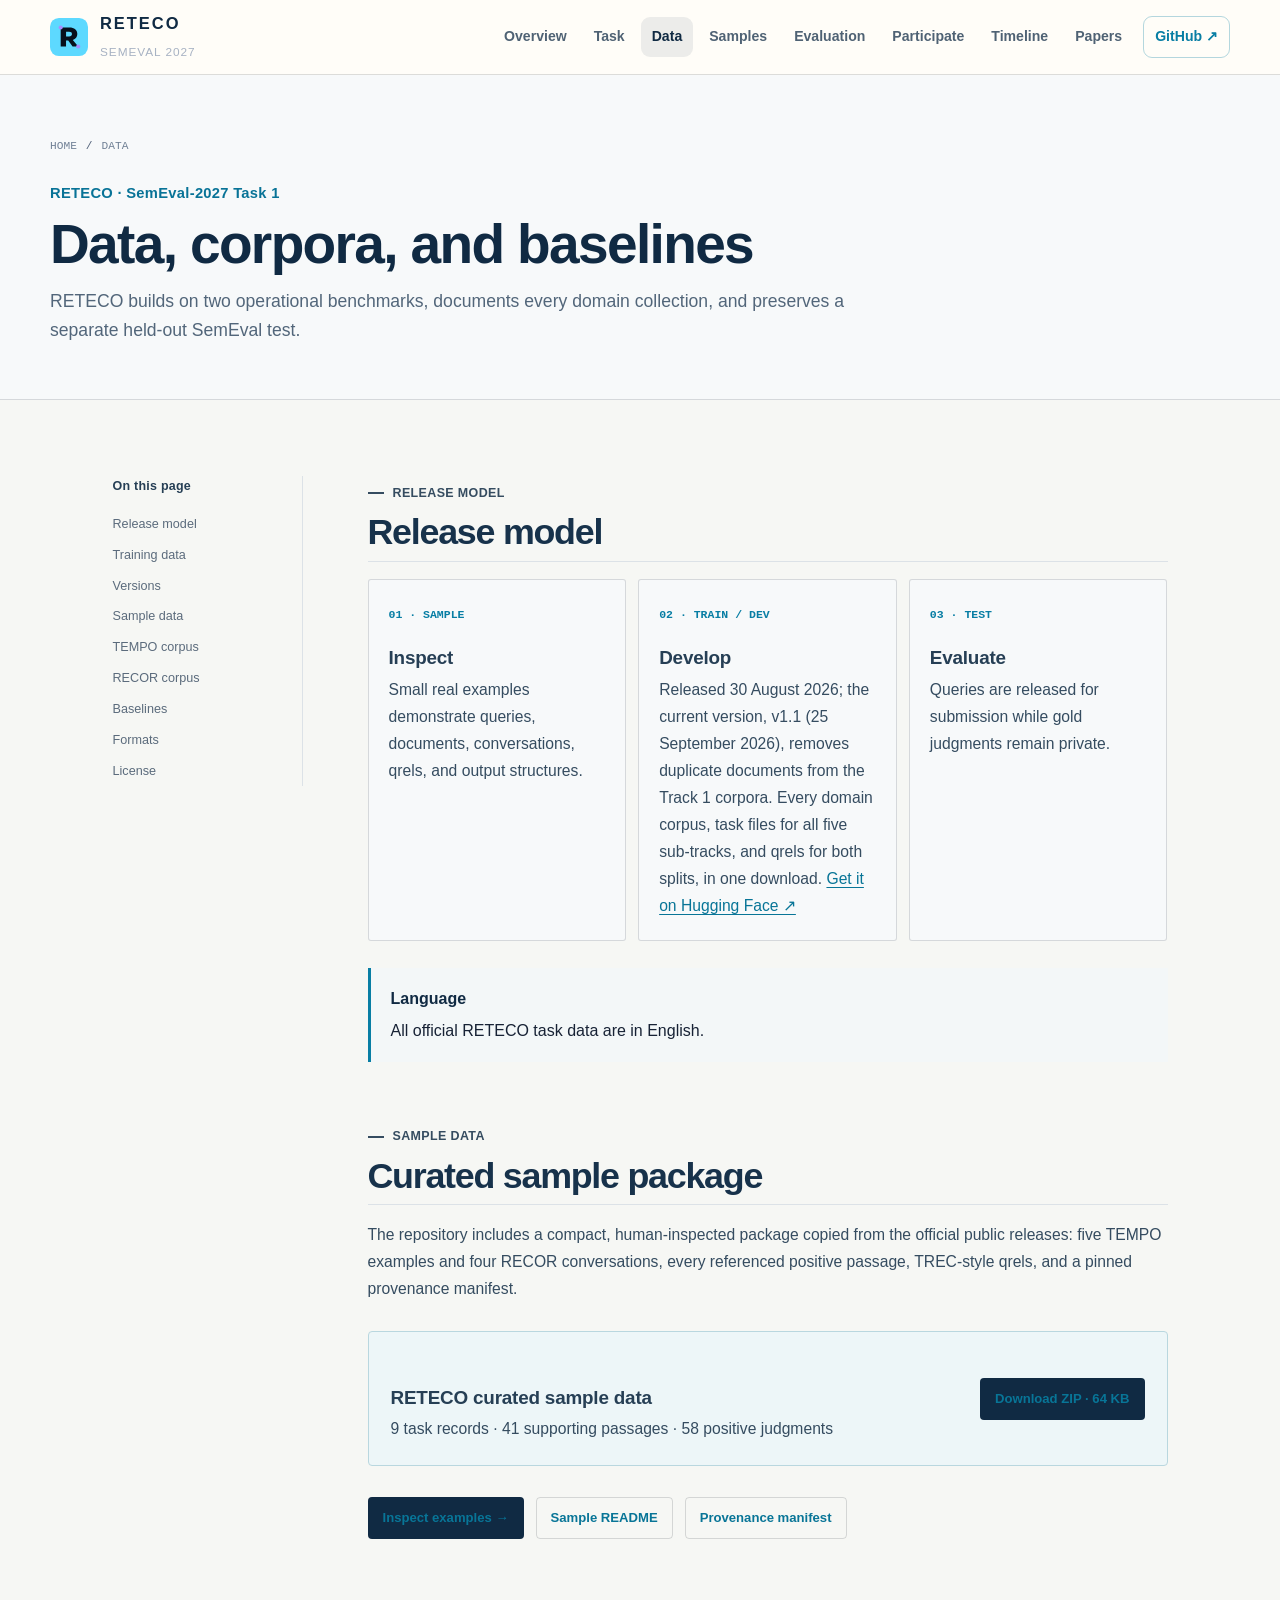
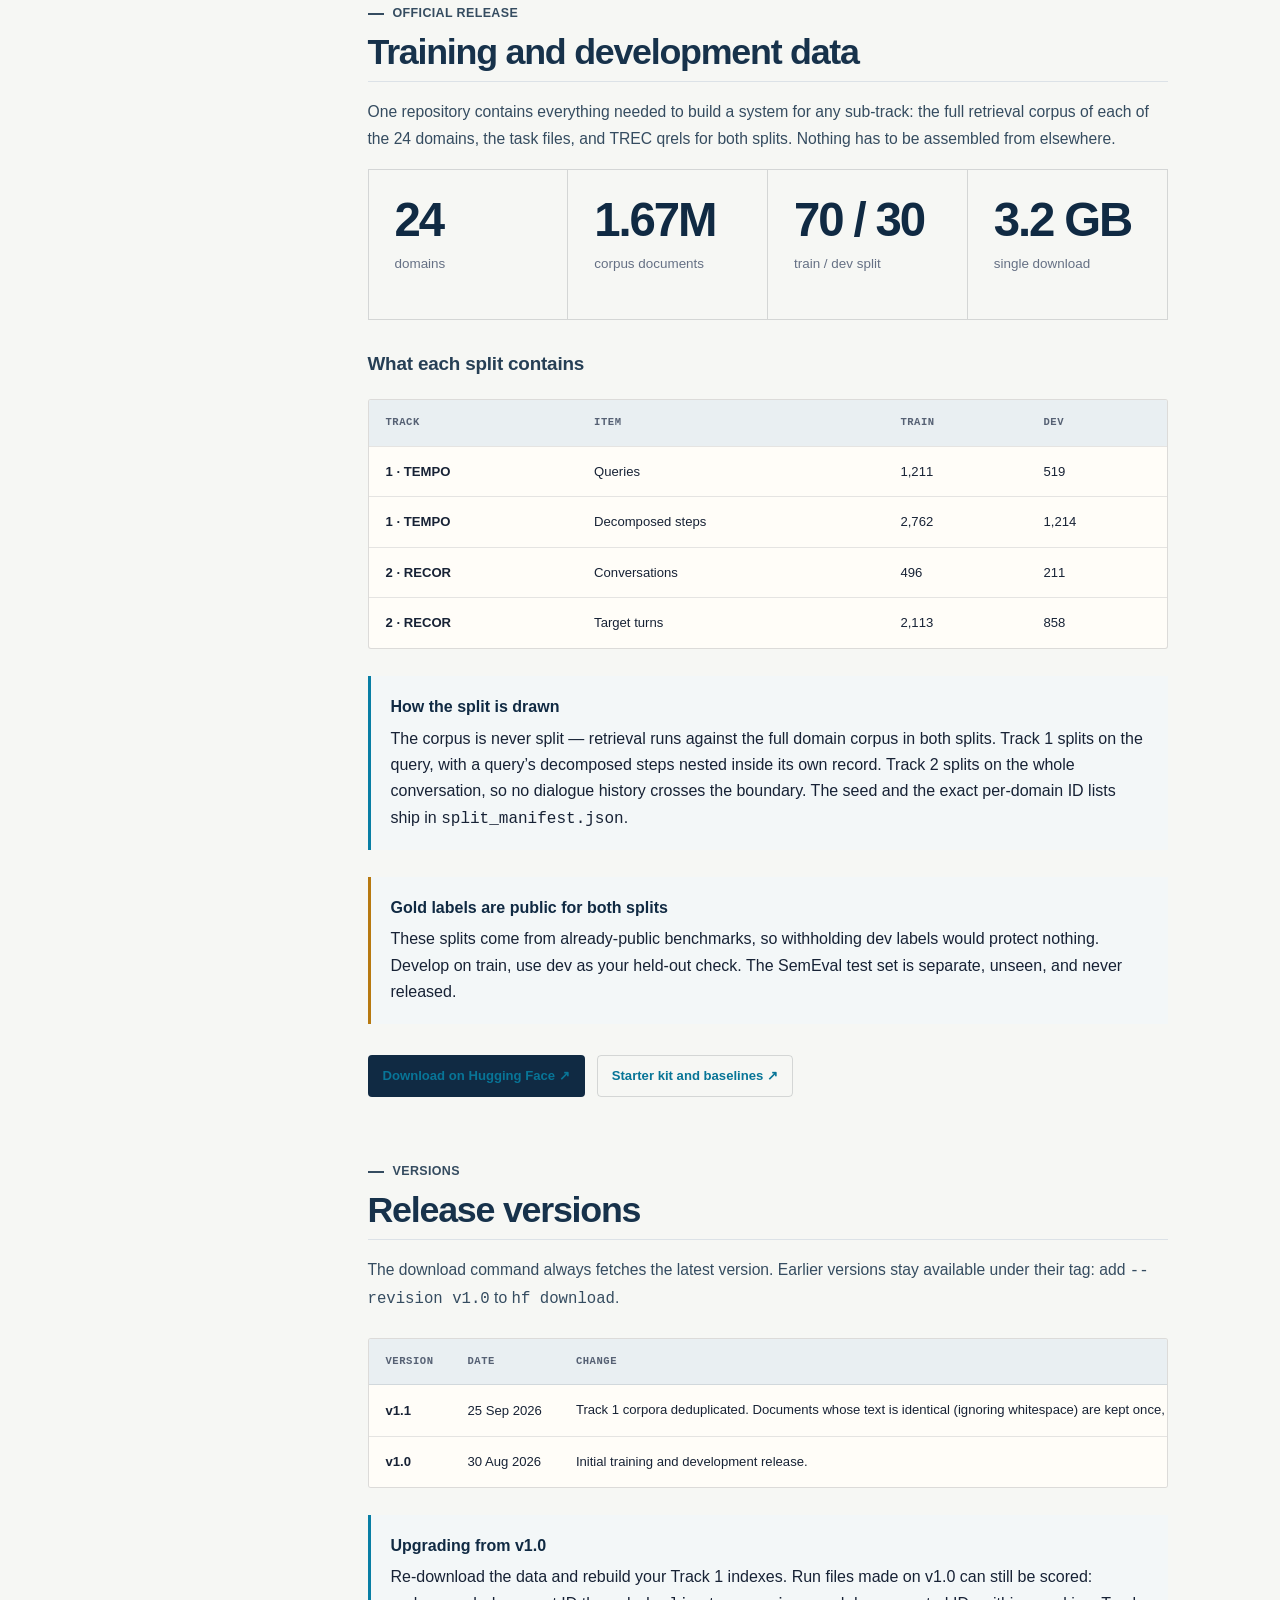
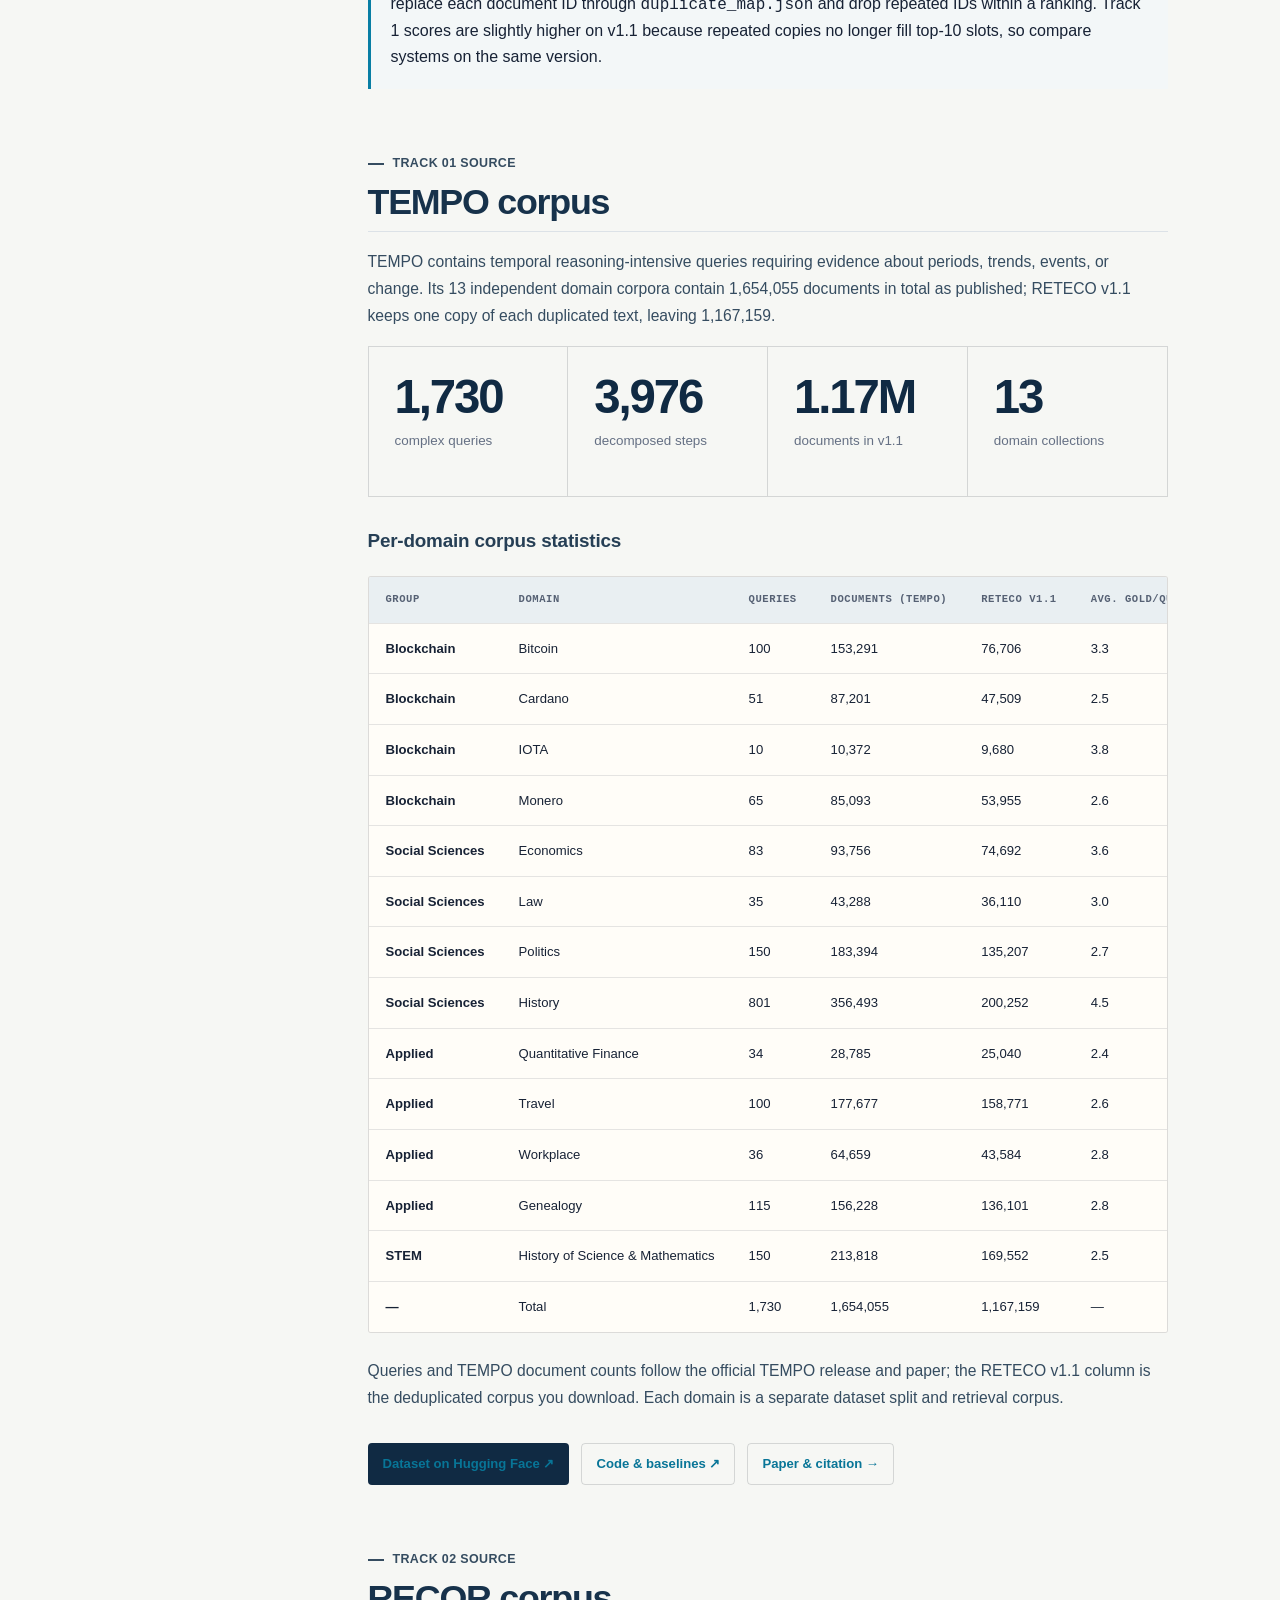
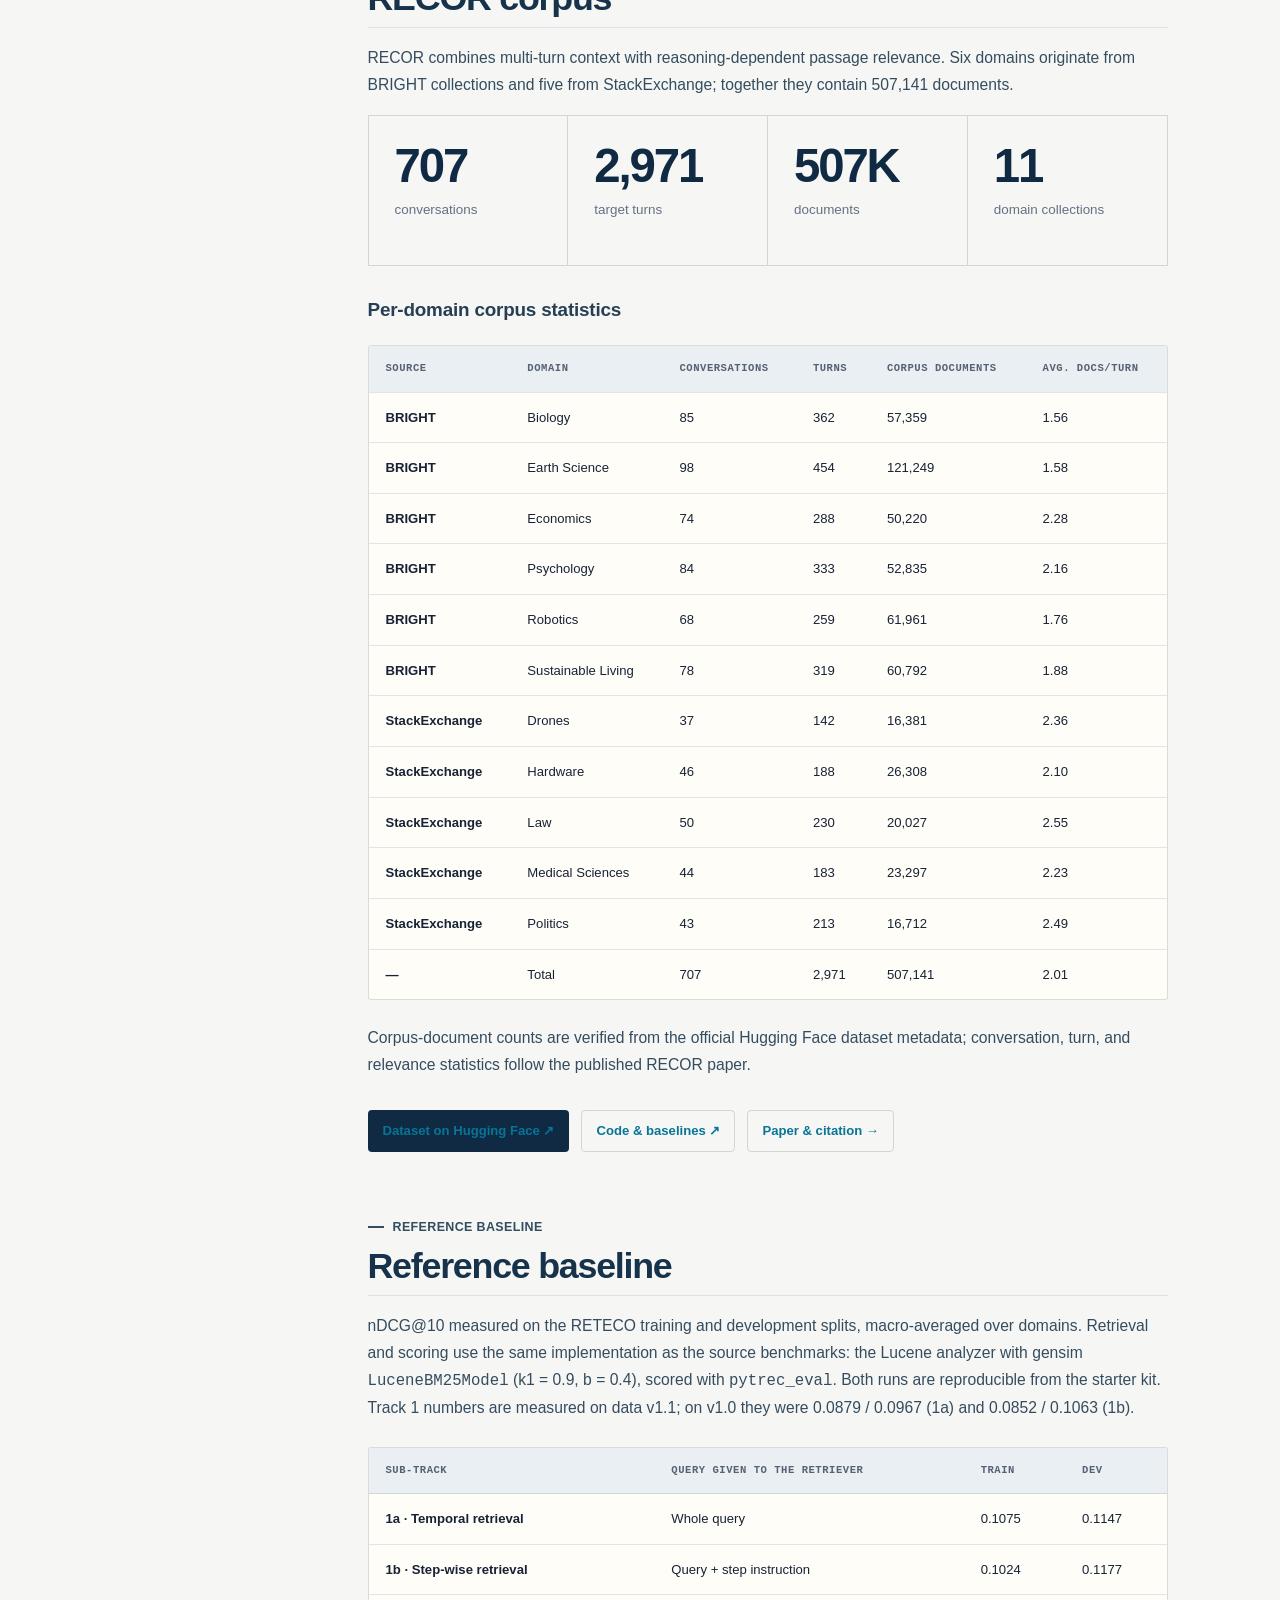
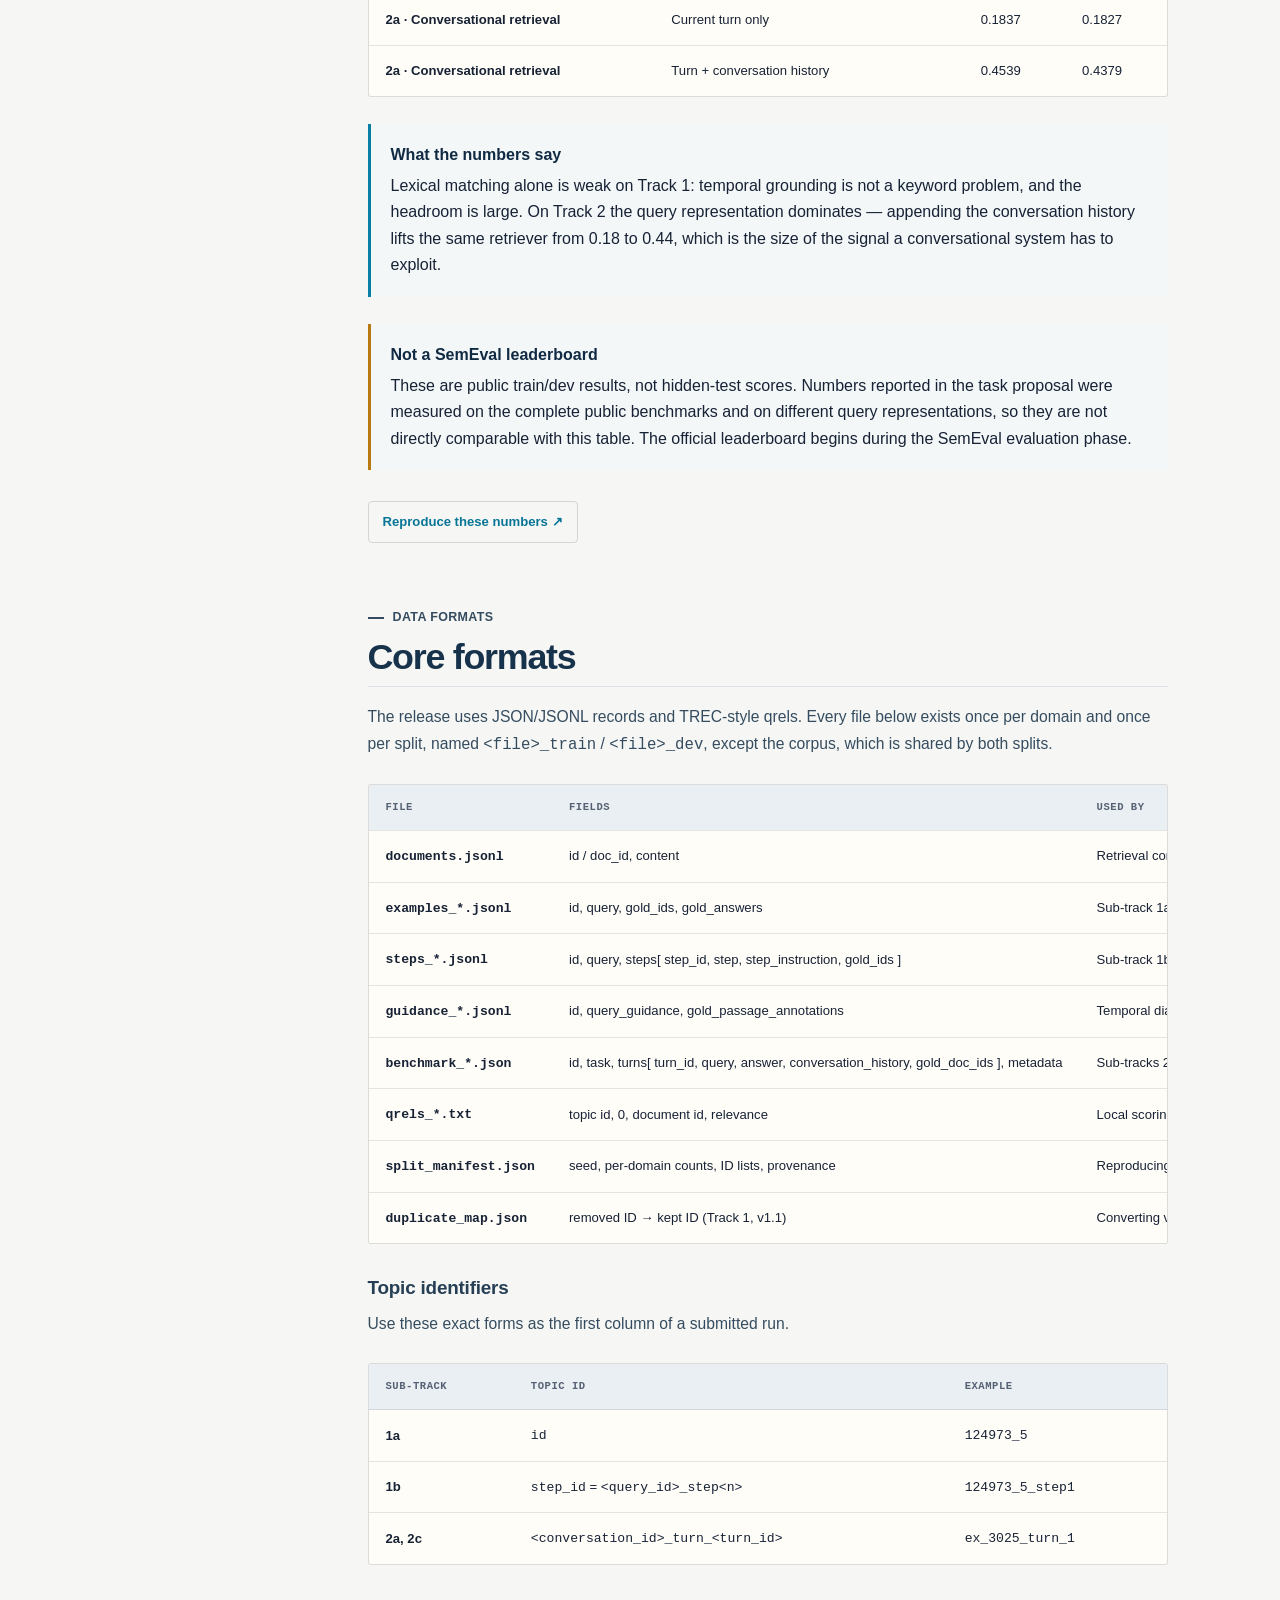
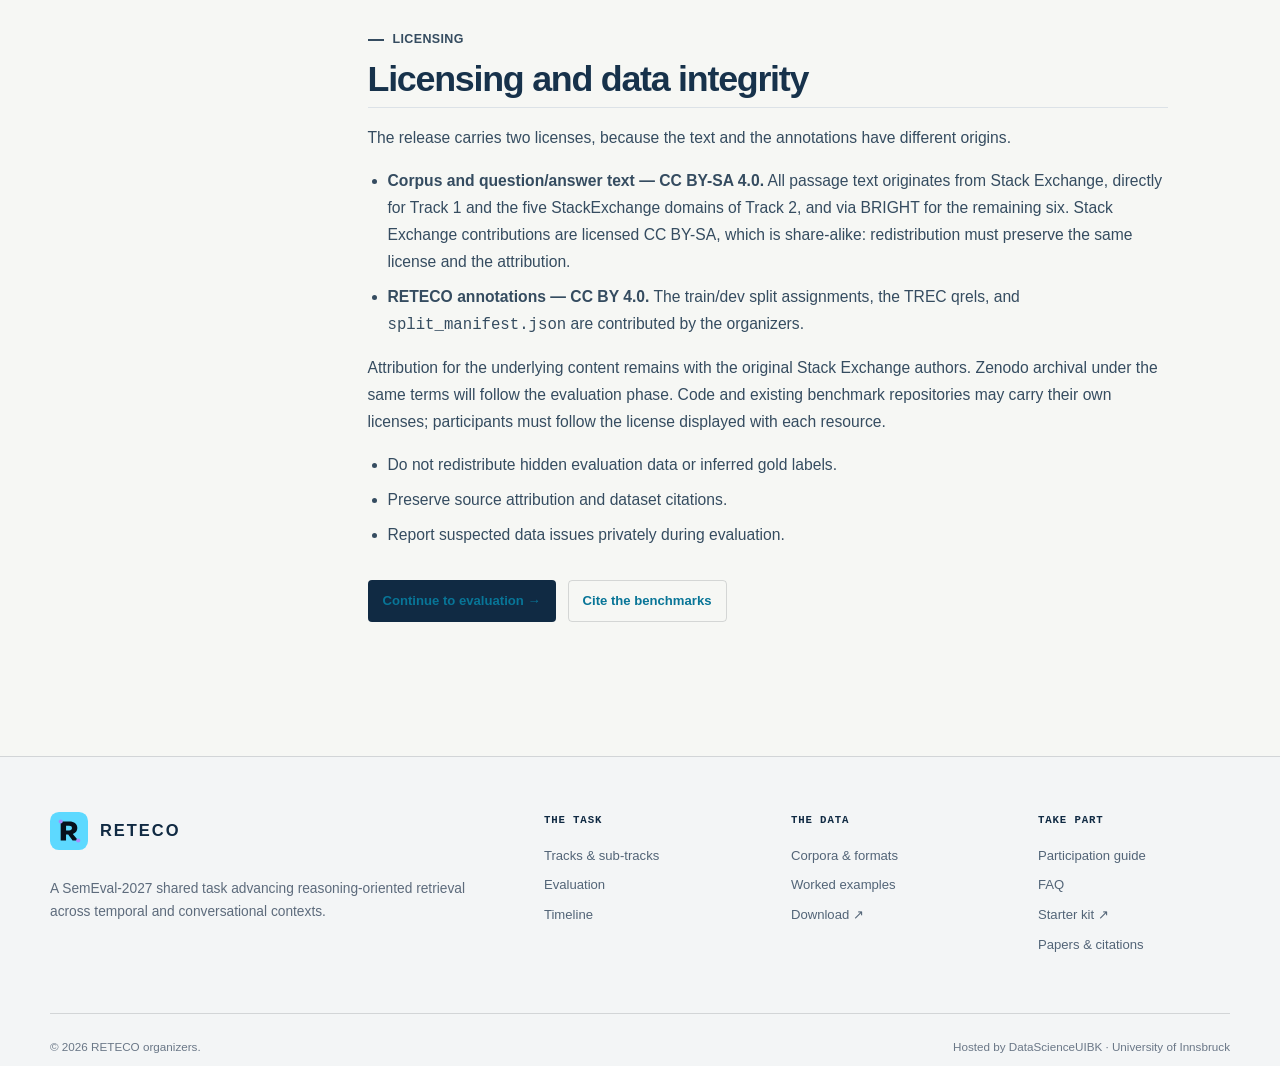
==== commit 5616900c: "Announce data v1.1: Track 1 corpora deduplicated Many Track 1 documents appeared several times under" ====
--- a/docs/data.html
+++ b/docs/data.html
@@ -12,31 +12,33 @@
 <main id="main">
   <header class="page-hero"><div class="shell"><div class="breadcrumbs"><a href="index.html">Home</a><span>/</span>Data</div><p class="eyebrow">RETECO · SemEval-2027 Task 1</p><h1>Data, corpora, and baselines</h1><p class="lede">RETECO builds on two operational benchmarks, documents every domain collection, and preserves a separate held-out SemEval test.</p></div></header>
   <section class="section"><div class="shell toc-layout">
-    <aside class="toc"><strong>On this page</strong><a href="#releases">Release model</a><a href="#release">Training data</a><a href="#samples">Sample data</a><a href="#tempo">TEMPO corpus</a><a href="#recor">RECOR corpus</a><a href="#baselines">Baselines</a><a href="#formats">Formats</a><a href="#license">License</a></aside>
+    <aside class="toc"><strong>On this page</strong><a href="#releases">Release model</a><a href="#release">Training data</a><a href="#versions">Versions</a><a href="#samples">Sample data</a><a href="#tempo">TEMPO corpus</a><a href="#recor">RECOR corpus</a><a href="#baselines">Baselines</a><a href="#formats">Formats</a><a href="#license">License</a></aside>
     <div class="prose">
-      <section id="releases"><p class="eyebrow">Release model</p><h2>Release model</h2><div class="phase-grid"><article class="phase"><code>01 · SAMPLE</code><h3>Inspect</h3><p>Small real examples demonstrate queries, documents, conversations, qrels, and output structures.</p></article><article class="phase"><code>02 · TRAIN / DEV</code><h3>Develop</h3><p>Released 30 August 2026. Every domain corpus, task files for all five sub-tracks, and qrels for both splits, in one download. <a href="https://huggingface.co/datasets/DataScience-UIBK/RETECO-SemEval2027">Get it on Hugging Face ↗</a></p></article><article class="phase"><code>03 · TEST</code><h3>Evaluate</h3><p>Queries are released for submission while gold judgments remain private.</p></article></div><div class="callout"><strong>Language</strong>All official RETECO task data are in English.</div></section>
+      <section id="releases"><p class="eyebrow">Release model</p><h2>Release model</h2><div class="phase-grid"><article class="phase"><code>01 · SAMPLE</code><h3>Inspect</h3><p>Small real examples demonstrate queries, documents, conversations, qrels, and output structures.</p></article><article class="phase"><code>02 · TRAIN / DEV</code><h3>Develop</h3><p>Released 30 August 2026; the current version, v1.1 (25 September 2026), removes duplicate documents from the Track 1 corpora. Every domain corpus, task files for all five sub-tracks, and qrels for both splits, in one download. <a href="https://huggingface.co/datasets/DataScience-UIBK/RETECO-SemEval2027">Get it on Hugging Face ↗</a></p></article><article class="phase"><code>03 · TEST</code><h3>Evaluate</h3><p>Queries are released for submission while gold judgments remain private.</p></article></div><div class="callout"><strong>Language</strong>All official RETECO task data are in English.</div></section>
 
       <section id="samples"><p class="eyebrow">Sample data</p><h2>Curated sample package</h2><p>The repository includes a compact, human-inspected package copied from the official public releases: five TEMPO examples and four RECOR conversations, every referenced positive passage, TREC-style qrels, and a pinned provenance manifest.</p><div class="download-card"><div><h3>RETECO curated sample data</h3><p>9 task records · 41 supporting passages · 58 positive judgments</p></div><a class="button" href="assets/downloads/RETECO_curated_sample_data.zip" download>Download ZIP · 64 KB</a></div><div class="button-row"><a class="button" href="samples.html">Inspect examples →</a><a class="button button--paper" href="sample_data/README.md">Sample README</a><a class="button button--paper" href="sample_data/manifest.json">Provenance manifest</a></div></section>
 
-      <section id="release"><p class="eyebrow">Official release</p><h2>Training and development data</h2><p>One repository contains everything needed to build a system for any sub-track: the full retrieval corpus of each of the 24 domains, the task files, and TREC qrels for both splits. Nothing has to be assembled from elsewhere.</p><div class="stat-grid"><div class="stat"><strong>24</strong><span>domains</span></div><div class="stat"><strong>2.16M</strong><span>corpus documents</span></div><div class="stat"><strong>70 / 30</strong><span>train / dev split</span></div><div class="stat"><strong>4.5&nbsp;GB</strong><span>single download</span></div></div><h3>What each split contains</h3><div class="data-table-wrap"><table class="data-table"><thead><tr><th>Track</th><th>Item</th><th>train</th><th>dev</th></tr></thead><tbody><tr><td>1 · TEMPO</td><td>Queries</td><td>1,211</td><td>519</td></tr><tr><td>1 · TEMPO</td><td>Decomposed steps</td><td>2,762</td><td>1,214</td></tr><tr><td>2 · RECOR</td><td>Conversations</td><td>496</td><td>211</td></tr><tr><td>2 · RECOR</td><td>Target turns</td><td>2,113</td><td>858</td></tr></tbody></table></div><div class="callout"><strong>How the split is drawn</strong>The corpus is never split — retrieval runs against the full domain corpus in both splits. Track 1 splits on the query, with a query’s decomposed steps nested inside its own record. Track 2 splits on the whole conversation, so no dialogue history crosses the boundary. The seed and the exact per-domain ID lists ship in <code>split_manifest.json</code>.</div><div class="callout callout--amber"><strong>Gold labels are public for both splits</strong>These splits come from already-public benchmarks, so withholding dev labels would protect nothing. Develop on train, use dev as your held-out check. The SemEval test set is separate, unseen, and never released.</div><div class="button-row"><a class="button" href="https://huggingface.co/datasets/DataScience-UIBK/RETECO-SemEval2027">Download on Hugging Face ↗</a><a class="button button--paper" href="https://github.com/DataScienceUIBK/RETECO/tree/main/starter_kit">Starter kit and baselines ↗</a></div></section>
+      <section id="release"><p class="eyebrow">Official release</p><h2>Training and development data</h2><p>One repository contains everything needed to build a system for any sub-track: the full retrieval corpus of each of the 24 domains, the task files, and TREC qrels for both splits. Nothing has to be assembled from elsewhere.</p><div class="stat-grid"><div class="stat"><strong>24</strong><span>domains</span></div><div class="stat"><strong>1.67M</strong><span>corpus documents</span></div><div class="stat"><strong>70 / 30</strong><span>train / dev split</span></div><div class="stat"><strong>3.2&nbsp;GB</strong><span>single download</span></div></div><h3>What each split contains</h3><div class="data-table-wrap"><table class="data-table"><thead><tr><th>Track</th><th>Item</th><th>train</th><th>dev</th></tr></thead><tbody><tr><td>1 · TEMPO</td><td>Queries</td><td>1,211</td><td>519</td></tr><tr><td>1 · TEMPO</td><td>Decomposed steps</td><td>2,762</td><td>1,214</td></tr><tr><td>2 · RECOR</td><td>Conversations</td><td>496</td><td>211</td></tr><tr><td>2 · RECOR</td><td>Target turns</td><td>2,113</td><td>858</td></tr></tbody></table></div><div class="callout"><strong>How the split is drawn</strong>The corpus is never split — retrieval runs against the full domain corpus in both splits. Track 1 splits on the query, with a query’s decomposed steps nested inside its own record. Track 2 splits on the whole conversation, so no dialogue history crosses the boundary. The seed and the exact per-domain ID lists ship in <code>split_manifest.json</code>.</div><div class="callout callout--amber"><strong>Gold labels are public for both splits</strong>These splits come from already-public benchmarks, so withholding dev labels would protect nothing. Develop on train, use dev as your held-out check. The SemEval test set is separate, unseen, and never released.</div><div class="button-row"><a class="button" href="https://huggingface.co/datasets/DataScience-UIBK/RETECO-SemEval2027">Download on Hugging Face ↗</a><a class="button button--paper" href="https://github.com/DataScienceUIBK/RETECO/tree/main/starter_kit">Starter kit and baselines ↗</a></div></section>
 
-      <section id="tempo"><p class="eyebrow">Track 01 source</p><h2>TEMPO corpus</h2><p>TEMPO contains temporal reasoning-intensive queries requiring evidence about periods, trends, events, or change. Its 13 independent domain corpora contain 1,654,055 documents in total.</p><div class="stat-grid"><div class="stat"><strong>1,730</strong><span>complex queries</span></div><div class="stat"><strong>3,976</strong><span>decomposed steps</span></div><div class="stat"><strong>1.65M</strong><span>documents</span></div><div class="stat"><strong>13</strong><span>domain collections</span></div></div>
-        <h3>Per-domain corpus statistics</h3><div class="data-table-wrap"><table class="data-table"><thead><tr><th>Group</th><th>Domain</th><th>Queries</th><th>Documents</th><th>Avg. gold/query</th><th>Avg. steps</th></tr></thead><tbody>
-          <tr><td>Blockchain</td><td>Bitcoin</td><td>100</td><td>153,291</td><td>3.3</td><td>2.93</td></tr>
-          <tr><td>Blockchain</td><td>Cardano</td><td>51</td><td>87,201</td><td>2.5</td><td>2.84</td></tr>
-          <tr><td>Blockchain</td><td>IOTA</td><td>10</td><td>10,372</td><td>3.8</td><td>3.20</td></tr>
-          <tr><td>Blockchain</td><td>Monero</td><td>65</td><td>85,093</td><td>2.6</td><td>2.72</td></tr>
-          <tr><td>Social Sciences</td><td>Economics</td><td>83</td><td>93,756</td><td>3.6</td><td>3.08</td></tr>
-          <tr><td>Social Sciences</td><td>Law</td><td>35</td><td>43,288</td><td>3.0</td><td>3.23</td></tr>
-          <tr><td>Social Sciences</td><td>Politics</td><td>150</td><td>183,394</td><td>2.7</td><td>3.35</td></tr>
-          <tr><td>Social Sciences</td><td>History</td><td>801</td><td>356,493</td><td>4.5</td><td>3.42</td></tr>
-          <tr><td>Applied</td><td>Quantitative Finance</td><td>34</td><td>28,785</td><td>2.4</td><td>2.68</td></tr>
-          <tr><td>Applied</td><td>Travel</td><td>100</td><td>177,677</td><td>2.6</td><td>3.11</td></tr>
-          <tr><td>Applied</td><td>Workplace</td><td>36</td><td>64,659</td><td>2.8</td><td>2.42</td></tr>
-          <tr><td>Applied</td><td>Genealogy</td><td>115</td><td>156,228</td><td>2.8</td><td>3.78</td></tr>
-          <tr><td>STEM</td><td>History of Science & Mathematics</td><td>150</td><td>213,818</td><td>2.5</td><td>3.25</td></tr>
-          <tr><td>—</td><td>Total</td><td>1,730</td><td>1,654,055</td><td>—</td><td>—</td></tr>
-        </tbody></table></div><p>Counts follow the official TEMPO release and paper. Each domain is a separate dataset split and retrieval corpus.</p><div class="button-row"><a class="button" href="https://huggingface.co/datasets/tempo26/Tempo" target="_blank" rel="noreferrer">Dataset on Hugging Face ↗</a><a class="button button--paper" href="https://github.com/tempo-bench/Tempo" target="_blank" rel="noreferrer">Code & baselines ↗</a><a class="button button--paper" href="papers.html#tempo-paper">Paper & citation →</a></div>
+      <section id="versions"><p class="eyebrow">Versions</p><h2>Release versions</h2><p>The download command always fetches the latest version. Earlier versions stay available under their tag: add <code>--revision v1.0</code> to <code>hf download</code>.</p><div class="data-table-wrap"><table class="data-table"><thead><tr><th>Version</th><th>Date</th><th>Change</th></tr></thead><tbody><tr><td><strong>v1.1</strong></td><td>25 Sep 2026</td><td>Track 1 corpora deduplicated. Documents whose text is identical (ignoring whitespace) are kept once, reducing Track 1 from 1,654,055 to 1,167,159 documents. The gold document is always the copy that is kept, so no gold label is lost. Queries, splits, topic IDs and all of Track 2 are unchanged. Each Track 1 domain adds <code>duplicate_map.json</code>, mapping every removed ID to the kept ID.</td></tr><tr><td>v1.0</td><td>30 Aug 2026</td><td>Initial training and development release.</td></tr></tbody></table></div><div class="callout"><strong>Upgrading from v1.0</strong>Re-download the data and rebuild your Track 1 indexes. Run files made on v1.0 can still be scored: replace each document ID through <code>duplicate_map.json</code> and drop repeated IDs within a ranking. Track 1 scores are slightly higher on v1.1 because repeated copies no longer fill top-10 slots, so compare systems on the same version.</div></section>
+
+      <section id="tempo"><p class="eyebrow">Track 01 source</p><h2>TEMPO corpus</h2><p>TEMPO contains temporal reasoning-intensive queries requiring evidence about periods, trends, events, or change. Its 13 independent domain corpora contain 1,654,055 documents in total as published; RETECO v1.1 keeps one copy of each duplicated text, leaving 1,167,159.</p><div class="stat-grid"><div class="stat"><strong>1,730</strong><span>complex queries</span></div><div class="stat"><strong>3,976</strong><span>decomposed steps</span></div><div class="stat"><strong>1.17M</strong><span>documents in v1.1</span></div><div class="stat"><strong>13</strong><span>domain collections</span></div></div>
+        <h3>Per-domain corpus statistics</h3><div class="data-table-wrap"><table class="data-table"><thead><tr><th>Group</th><th>Domain</th><th>Queries</th><th>Documents (TEMPO)</th><th>RETECO v1.1</th><th>Avg. gold/query</th><th>Avg. steps</th></tr></thead><tbody>
+          <tr><td>Blockchain</td><td>Bitcoin</td><td>100</td><td>153,291</td><td>76,706</td><td>3.3</td><td>2.93</td></tr>
+          <tr><td>Blockchain</td><td>Cardano</td><td>51</td><td>87,201</td><td>47,509</td><td>2.5</td><td>2.84</td></tr>
+          <tr><td>Blockchain</td><td>IOTA</td><td>10</td><td>10,372</td><td>9,680</td><td>3.8</td><td>3.20</td></tr>
+          <tr><td>Blockchain</td><td>Monero</td><td>65</td><td>85,093</td><td>53,955</td><td>2.6</td><td>2.72</td></tr>
+          <tr><td>Social Sciences</td><td>Economics</td><td>83</td><td>93,756</td><td>74,692</td><td>3.6</td><td>3.08</td></tr>
+          <tr><td>Social Sciences</td><td>Law</td><td>35</td><td>43,288</td><td>36,110</td><td>3.0</td><td>3.23</td></tr>
+          <tr><td>Social Sciences</td><td>Politics</td><td>150</td><td>183,394</td><td>135,207</td><td>2.7</td><td>3.35</td></tr>
+          <tr><td>Social Sciences</td><td>History</td><td>801</td><td>356,493</td><td>200,252</td><td>4.5</td><td>3.42</td></tr>
+          <tr><td>Applied</td><td>Quantitative Finance</td><td>34</td><td>28,785</td><td>25,040</td><td>2.4</td><td>2.68</td></tr>
+          <tr><td>Applied</td><td>Travel</td><td>100</td><td>177,677</td><td>158,771</td><td>2.6</td><td>3.11</td></tr>
+          <tr><td>Applied</td><td>Workplace</td><td>36</td><td>64,659</td><td>43,584</td><td>2.8</td><td>2.42</td></tr>
+          <tr><td>Applied</td><td>Genealogy</td><td>115</td><td>156,228</td><td>136,101</td><td>2.8</td><td>3.78</td></tr>
+          <tr><td>STEM</td><td>History of Science & Mathematics</td><td>150</td><td>213,818</td><td>169,552</td><td>2.5</td><td>3.25</td></tr>
+          <tr><td>—</td><td>Total</td><td>1,730</td><td>1,654,055</td><td>1,167,159</td><td>—</td><td>—</td></tr>
+        </tbody></table></div><p>Queries and TEMPO document counts follow the official TEMPO release and paper; the RETECO v1.1 column is the deduplicated corpus you download. Each domain is a separate dataset split and retrieval corpus.</p><div class="button-row"><a class="button" href="https://huggingface.co/datasets/tempo26/Tempo" target="_blank" rel="noreferrer">Dataset on Hugging Face ↗</a><a class="button button--paper" href="https://github.com/tempo-bench/Tempo" target="_blank" rel="noreferrer">Code & baselines ↗</a><a class="button button--paper" href="papers.html#tempo-paper">Paper & citation →</a></div>
       </section>
 
       <section id="recor"><p class="eyebrow">Track 02 source</p><h2>RECOR corpus</h2><p>RECOR combines multi-turn context with reasoning-dependent passage relevance. Six domains originate from BRIGHT collections and five from StackExchange; together they contain 507,141 documents.</p><div class="stat-grid"><div class="stat"><strong>707</strong><span>conversations</span></div><div class="stat"><strong>2,971</strong><span>target turns</span></div><div class="stat"><strong>507K</strong><span>documents</span></div><div class="stat"><strong>11</strong><span>domain collections</span></div></div>
@@ -56,9 +58,9 @@
         </tbody></table></div><p>Corpus-document counts are verified from the official Hugging Face dataset metadata; conversation, turn, and relevance statistics follow the published RECOR paper.</p><div class="button-row"><a class="button" href="https://huggingface.co/datasets/RECOR-Benchmark/RECOR" target="_blank" rel="noreferrer">Dataset on Hugging Face ↗</a><a class="button button--paper" href="https://github.com/RECOR-Benchmark/RECOR" target="_blank" rel="noreferrer">Code & baselines ↗</a><a class="button button--paper" href="papers.html#recor-paper">Paper & citation →</a></div>
       </section>
 
-      <section id="baselines"><p class="eyebrow">Reference baseline</p><h2>Reference baseline</h2><p>nDCG@10 measured on the RETECO training and development splits, macro-averaged over domains. Retrieval and scoring use the same implementation as the source benchmarks: the Lucene analyzer with gensim <code>LuceneBM25Model</code> (k1&nbsp;=&nbsp;0.9, b&nbsp;=&nbsp;0.4), scored with <code>pytrec_eval</code>. Both runs are reproducible from the starter kit.</p><div class="data-table-wrap"><table class="data-table"><thead><tr><th>Sub-track</th><th>Query given to the retriever</th><th>train</th><th>dev</th></tr></thead><tbody><tr><td>1a · Temporal retrieval</td><td>Whole query</td><td>0.0879</td><td>0.0967</td></tr><tr><td>1b · Step-wise retrieval</td><td>Query + step instruction</td><td>0.0852</td><td>0.1063</td></tr><tr><td>2a · Conversational retrieval</td><td>Current turn only</td><td>0.1837</td><td>0.1827</td></tr><tr><td>2a · Conversational retrieval</td><td>Turn + conversation history</td><td>0.4539</td><td>0.4379</td></tr></tbody></table></div><div class="callout"><strong>What the numbers say</strong>Lexical matching alone is weak on Track 1: temporal grounding is not a keyword problem, and the headroom is large. On Track 2 the query representation dominates — appending the conversation history lifts the same retriever from 0.18 to 0.44, which is the size of the signal a conversational system has to exploit.</div><div class="callout callout--amber"><strong>Not a SemEval leaderboard</strong>These are public train/dev results, not hidden-test scores. Numbers reported in the task proposal were measured on the complete public benchmarks and on different query representations, so they are not directly comparable with this table. The official leaderboard begins during the SemEval evaluation phase.</div><div class="button-row"><a class="button button--paper" href="https://github.com/DataScienceUIBK/RETECO/tree/main/starter_kit">Reproduce these numbers ↗</a></div></section>
+      <section id="baselines"><p class="eyebrow">Reference baseline</p><h2>Reference baseline</h2><p>nDCG@10 measured on the RETECO training and development splits, macro-averaged over domains. Retrieval and scoring use the same implementation as the source benchmarks: the Lucene analyzer with gensim <code>LuceneBM25Model</code> (k1&nbsp;=&nbsp;0.9, b&nbsp;=&nbsp;0.4), scored with <code>pytrec_eval</code>. Both runs are reproducible from the starter kit. Track 1 numbers are measured on data v1.1; on v1.0 they were 0.0879 / 0.0967 (1a) and 0.0852 / 0.1063 (1b).</p><div class="data-table-wrap"><table class="data-table"><thead><tr><th>Sub-track</th><th>Query given to the retriever</th><th>train</th><th>dev</th></tr></thead><tbody><tr><td>1a · Temporal retrieval</td><td>Whole query</td><td>0.1075</td><td>0.1147</td></tr><tr><td>1b · Step-wise retrieval</td><td>Query + step instruction</td><td>0.1024</td><td>0.1177</td></tr><tr><td>2a · Conversational retrieval</td><td>Current turn only</td><td>0.1837</td><td>0.1827</td></tr><tr><td>2a · Conversational retrieval</td><td>Turn + conversation history</td><td>0.4539</td><td>0.4379</td></tr></tbody></table></div><div class="callout"><strong>What the numbers say</strong>Lexical matching alone is weak on Track 1: temporal grounding is not a keyword problem, and the headroom is large. On Track 2 the query representation dominates — appending the conversation history lifts the same retriever from 0.18 to 0.44, which is the size of the signal a conversational system has to exploit.</div><div class="callout callout--amber"><strong>Not a SemEval leaderboard</strong>These are public train/dev results, not hidden-test scores. Numbers reported in the task proposal were measured on the complete public benchmarks and on different query representations, so they are not directly comparable with this table. The official leaderboard begins during the SemEval evaluation phase.</div><div class="button-row"><a class="button button--paper" href="https://github.com/DataScienceUIBK/RETECO/tree/main/starter_kit">Reproduce these numbers ↗</a></div></section>
 
-      <section id="formats"><p class="eyebrow">Data formats</p><h2>Core formats</h2><p>The release uses JSON/JSONL records and TREC-style qrels. Every file below exists once per domain and once per split, named <code>&lt;file&gt;_train</code> / <code>&lt;file&gt;_dev</code>, except the corpus, which is shared by both splits.</p><div class="data-table-wrap"><table class="data-table"><thead><tr><th>File</th><th>Fields</th><th>Used by</th></tr></thead><tbody><tr><td><code>documents.jsonl</code></td><td>id / doc_id, content</td><td>Retrieval corpus (both splits)</td></tr><tr><td><code>examples_*.jsonl</code></td><td>id, query, gold_ids, gold_answers</td><td>Sub-track 1a</td></tr><tr><td><code>steps_*.jsonl</code></td><td>id, query, steps[ step_id, step, step_instruction, gold_ids ]</td><td>Sub-track 1b</td></tr><tr><td><code>guidance_*.jsonl</code></td><td>id, query_guidance, gold_passage_annotations</td><td>Temporal diagnostics</td></tr><tr><td><code>benchmark_*.json</code></td><td>id, task, turns[ turn_id, query, answer, conversation_history, gold_doc_ids ], metadata</td><td>Sub-tracks 2a, 2b, 2c</td></tr><tr><td><code>qrels_*.txt</code></td><td>topic id, 0, document id, relevance</td><td>Local scoring</td></tr><tr><td><code>split_manifest.json</code></td><td>seed, per-domain counts, ID lists, provenance</td><td>Reproducing the split</td></tr></tbody></table></div><h3>Topic identifiers</h3><p>Use these exact forms as the first column of a submitted run.</p><div class="data-table-wrap"><table class="data-table"><thead><tr><th>Sub-track</th><th>Topic id</th><th>Example</th></tr></thead><tbody><tr><td>1a</td><td><code>id</code></td><td><code>124973_5</code></td></tr><tr><td>1b</td><td><code>step_id</code> = <code>&lt;query_id&gt;_step&lt;n&gt;</code></td><td><code>124973_5_step1</code></td></tr><tr><td>2a, 2c</td><td><code>&lt;conversation_id&gt;_turn_&lt;turn_id&gt;</code></td><td><code>ex_3025_turn_1</code></td></tr></tbody></table></div></section>
+      <section id="formats"><p class="eyebrow">Data formats</p><h2>Core formats</h2><p>The release uses JSON/JSONL records and TREC-style qrels. Every file below exists once per domain and once per split, named <code>&lt;file&gt;_train</code> / <code>&lt;file&gt;_dev</code>, except the corpus, which is shared by both splits.</p><div class="data-table-wrap"><table class="data-table"><thead><tr><th>File</th><th>Fields</th><th>Used by</th></tr></thead><tbody><tr><td><code>documents.jsonl</code></td><td>id / doc_id, content</td><td>Retrieval corpus (both splits)</td></tr><tr><td><code>examples_*.jsonl</code></td><td>id, query, gold_ids, gold_answers</td><td>Sub-track 1a</td></tr><tr><td><code>steps_*.jsonl</code></td><td>id, query, steps[ step_id, step, step_instruction, gold_ids ]</td><td>Sub-track 1b</td></tr><tr><td><code>guidance_*.jsonl</code></td><td>id, query_guidance, gold_passage_annotations</td><td>Temporal diagnostics</td></tr><tr><td><code>benchmark_*.json</code></td><td>id, task, turns[ turn_id, query, answer, conversation_history, gold_doc_ids ], metadata</td><td>Sub-tracks 2a, 2b, 2c</td></tr><tr><td><code>qrels_*.txt</code></td><td>topic id, 0, document id, relevance</td><td>Local scoring</td></tr><tr><td><code>split_manifest.json</code></td><td>seed, per-domain counts, ID lists, provenance</td><td>Reproducing the split</td></tr><tr><td><code>duplicate_map.json</code></td><td>removed ID → kept ID (Track 1, v1.1)</td><td>Converting v1.0 run files</td></tr></tbody></table></div><h3>Topic identifiers</h3><p>Use these exact forms as the first column of a submitted run.</p><div class="data-table-wrap"><table class="data-table"><thead><tr><th>Sub-track</th><th>Topic id</th><th>Example</th></tr></thead><tbody><tr><td>1a</td><td><code>id</code></td><td><code>124973_5</code></td></tr><tr><td>1b</td><td><code>step_id</code> = <code>&lt;query_id&gt;_step&lt;n&gt;</code></td><td><code>124973_5_step1</code></td></tr><tr><td>2a, 2c</td><td><code>&lt;conversation_id&gt;_turn_&lt;turn_id&gt;</code></td><td><code>ex_3025_turn_1</code></td></tr></tbody></table></div></section>
 
       <section id="license"><p class="eyebrow">Licensing</p><h2>Licensing and data integrity</h2><p>The release carries two licenses, because the text and the annotations have different origins.</p><ul><li><strong>Corpus and question/answer text — CC BY-SA 4.0.</strong> All passage text originates from Stack Exchange, directly for Track 1 and the five StackExchange domains of Track 2, and via BRIGHT for the remaining six. Stack Exchange contributions are licensed CC BY-SA, which is share-alike: redistribution must preserve the same license and the attribution.</li><li><strong>RETECO annotations — CC BY 4.0.</strong> The train/dev split assignments, the TREC qrels, and <code>split_manifest.json</code> are contributed by the organizers.</li></ul><p>Attribution for the underlying content remains with the original Stack Exchange authors. Zenodo archival under the same terms will follow the evaluation phase. Code and existing benchmark repositories may carry their own licenses; participants must follow the license displayed with each resource.</p><ul><li>Do not redistribute hidden evaluation data or inferred gold labels.</li><li>Preserve source attribution and dataset citations.</li><li>Report suspected data issues privately during evaluation.</li></ul><div class="button-row"><a class="button" href="evaluation.html">Continue to evaluation →</a><a class="button button--paper" href="papers.html">Cite the benchmarks</a></div></section>
     </div>
--- a/docs/assets/css/site.css
+++ b/docs/assets/css/site.css
@@ -580,3 +580,52 @@
   *, *::before, *::after { animation-duration: .01ms !important; animation-iteration-count: 1 !important; transition-duration: .01ms !important; }
   .reveal { opacity: 1; transform: none; }
 }
+
+/* Dated news list on the overview page: date in the left column, entry beside it,
+   collapsing to stacked rows on narrow screens. */
+.news-list { display: grid; grid-template-columns: 150px 1fr; gap: 0 22px; margin: 0; }
+.news-list dt { padding: 13px 0; color: #5b6b7c; font-family: var(--font-mono); font-size: .78rem; font-weight: 700; border-top: 1px solid #e1e6ea; }
+.news-list dd { margin: 0; padding: 13px 0; border-top: 1px solid #e1e6ea; }
+.news-list dt:first-of-type, .news-list dd:first-of-type { border-top: 0; }
+@media (max-width: 620px) {
+  .news-list { grid-template-columns: 1fr; gap: 0; }
+  .news-list dt { padding-bottom: 0; border-top: 1px solid #e1e6ea; }
+  .news-list dd { padding-top: 4px; border-top: 0; }
+  .news-list dt:first-of-type { border-top: 0; }
+}
+
+/* News list: monochrome line icons, a "New" marker on the most recent entry, and a
+   short staggered entrance. Pure CSS, so a script failure can never hide the news. */
+.news-icon, .link-icon {
+  flex: none; width: 16px; height: 16px; fill: none; stroke: currentColor;
+  stroke-width: 1.6; stroke-linecap: round; stroke-linejoin: round;
+}
+.news-list dt { display: flex; align-items: center; gap: 8px; flex-wrap: wrap; }
+.news-list dt .news-icon { color: #087397; }
+
+.news-tag {
+  padding: 2px 8px; border-radius: 999px; background: #087397; color: #fff;
+  font-family: var(--font-sans); font-size: .64rem; font-weight: 800;
+  letter-spacing: .06em; text-transform: uppercase;
+  animation: news-tag-pulse 1.9s ease-out 3;
+}
+@keyframes news-tag-pulse {
+  0%, 100% { box-shadow: 0 0 0 0 rgba(8, 115, 151, 0); }
+  35%      { box-shadow: 0 0 0 5px rgba(8, 115, 151, .22); }
+}
+
+.news-list--animated dt, .news-list--animated dd { animation: news-in .5s ease both; }
+.news-list--animated dt:nth-of-type(1), .news-list--animated dd:nth-of-type(1) { animation-delay: .05s; }
+.news-list--animated dt:nth-of-type(2), .news-list--animated dd:nth-of-type(2) { animation-delay: .15s; }
+.news-list--animated dt:nth-of-type(3), .news-list--animated dd:nth-of-type(3) { animation-delay: .25s; }
+@keyframes news-in { from { opacity: 0; transform: translateY(9px); } to { opacity: 1; transform: none; } }
+
+.sidebar-links { list-style: none; padding-left: 0; }
+.sidebar-links a { display: inline-flex; align-items: flex-start; gap: 8px; }
+.sidebar-links .link-icon { margin-top: 3px; color: #7b8a9a; }
+.sidebar-links a:hover .link-icon { color: #087397; }
+
+@media (prefers-reduced-motion: reduce) {
+  .news-tag { animation: none; }
+  .news-list--animated dt, .news-list--animated dd { animation: none; opacity: 1; transform: none; }
+}
